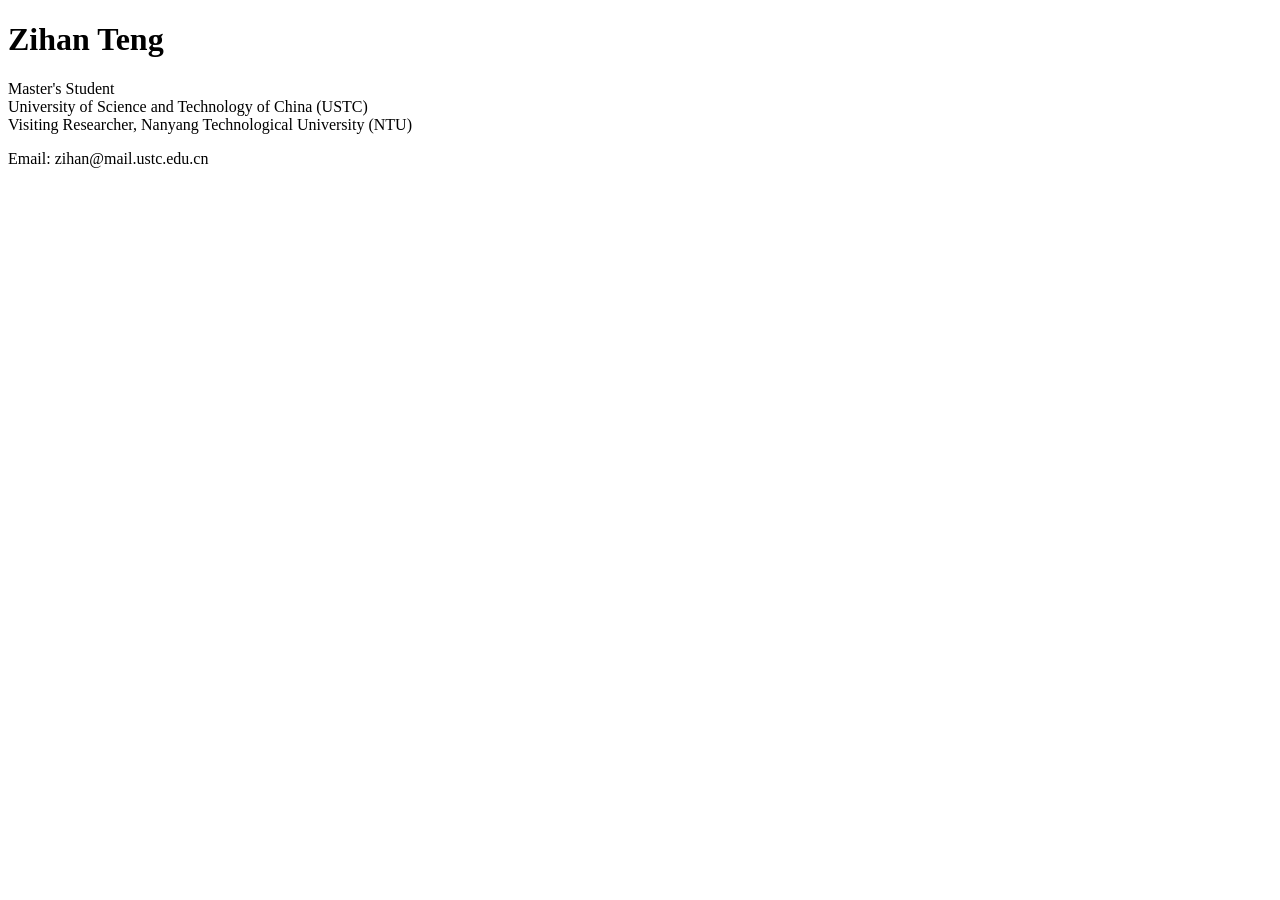
==== index.html @ 41729cfc "Add initial index.html for personal webpage" ====
<!DOCTYPE html>
<html>
<head>
  <meta charset="utf-8">
  <title>Zihan Teng</title>
</head>
<body>
  <h1>Zihan Teng</h1>

  <p>
    Master's Student<br>
    University of Science and Technology of China (USTC)<br>
    Visiting Researcher, Nanyang Technological University (NTU)
  </p>

  <p>
    Email: zihan@mail.ustc.edu.cn
  </p>
</body>
</html>
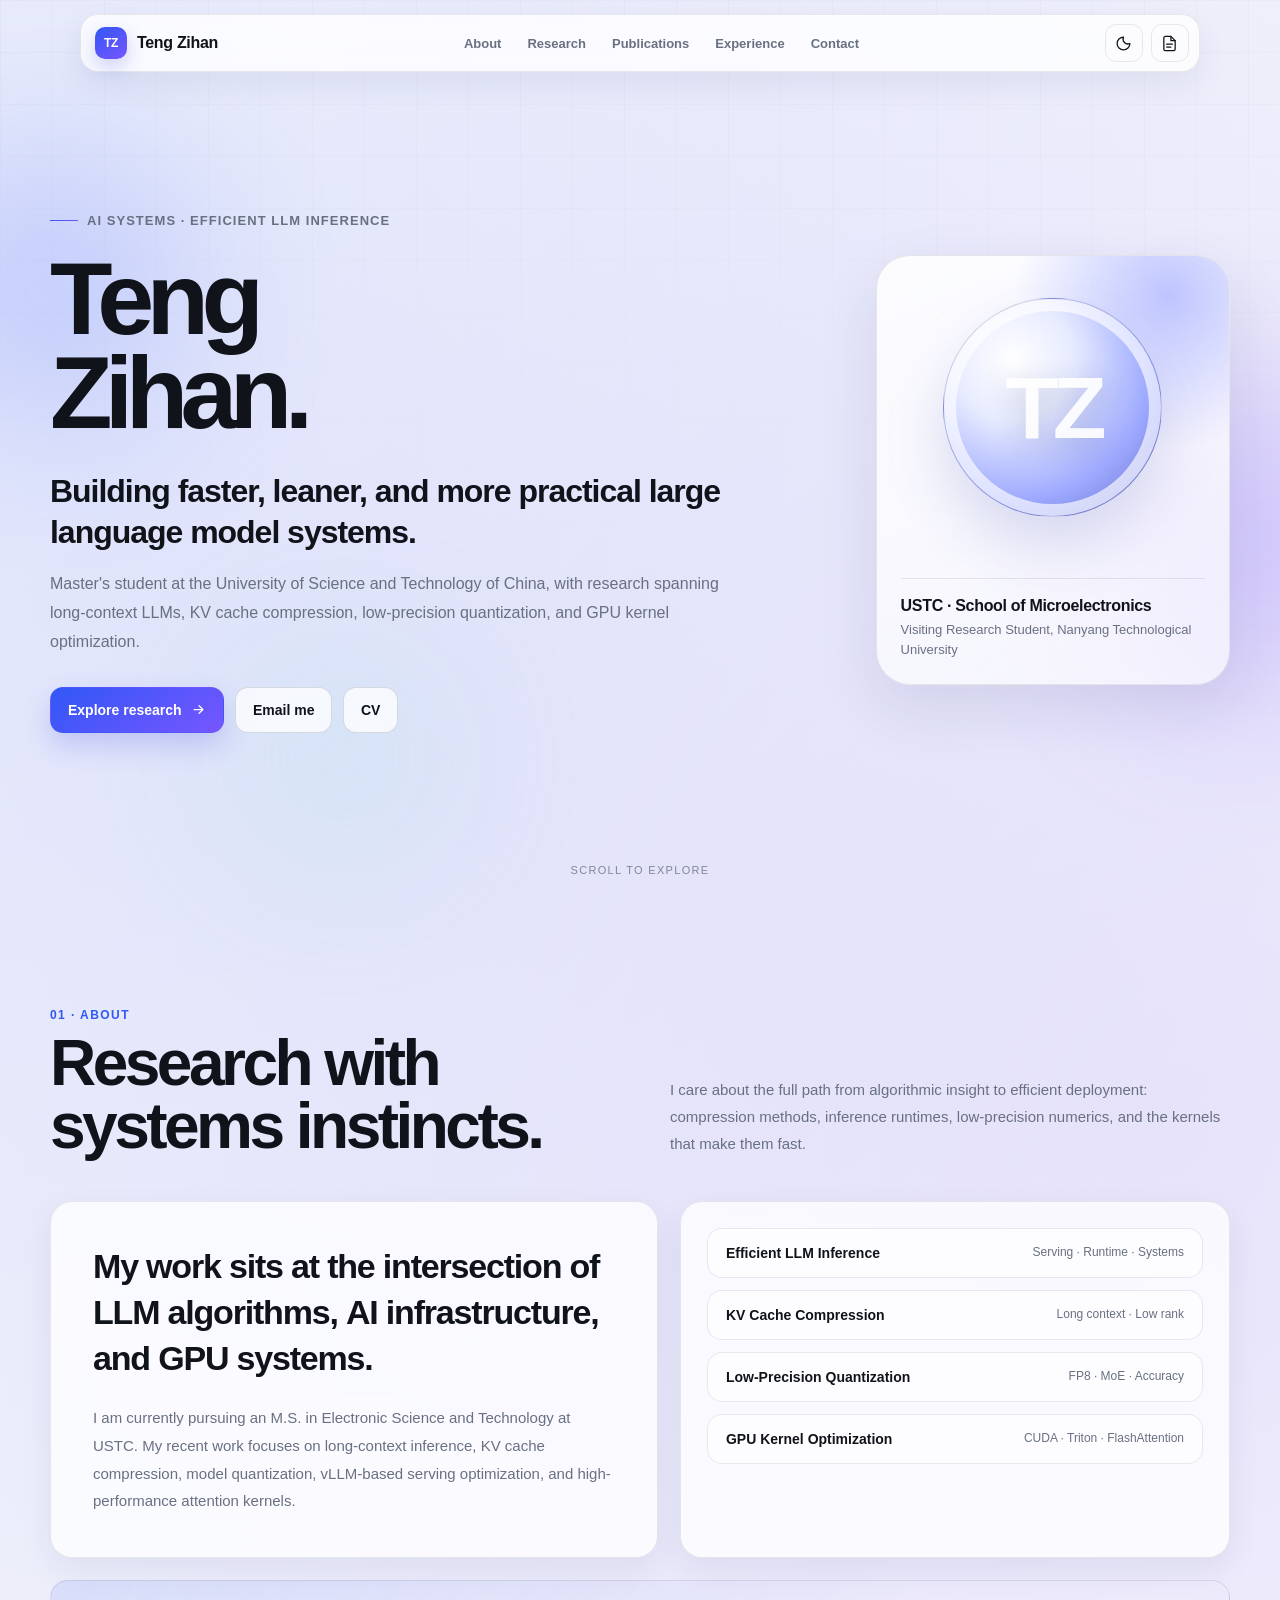
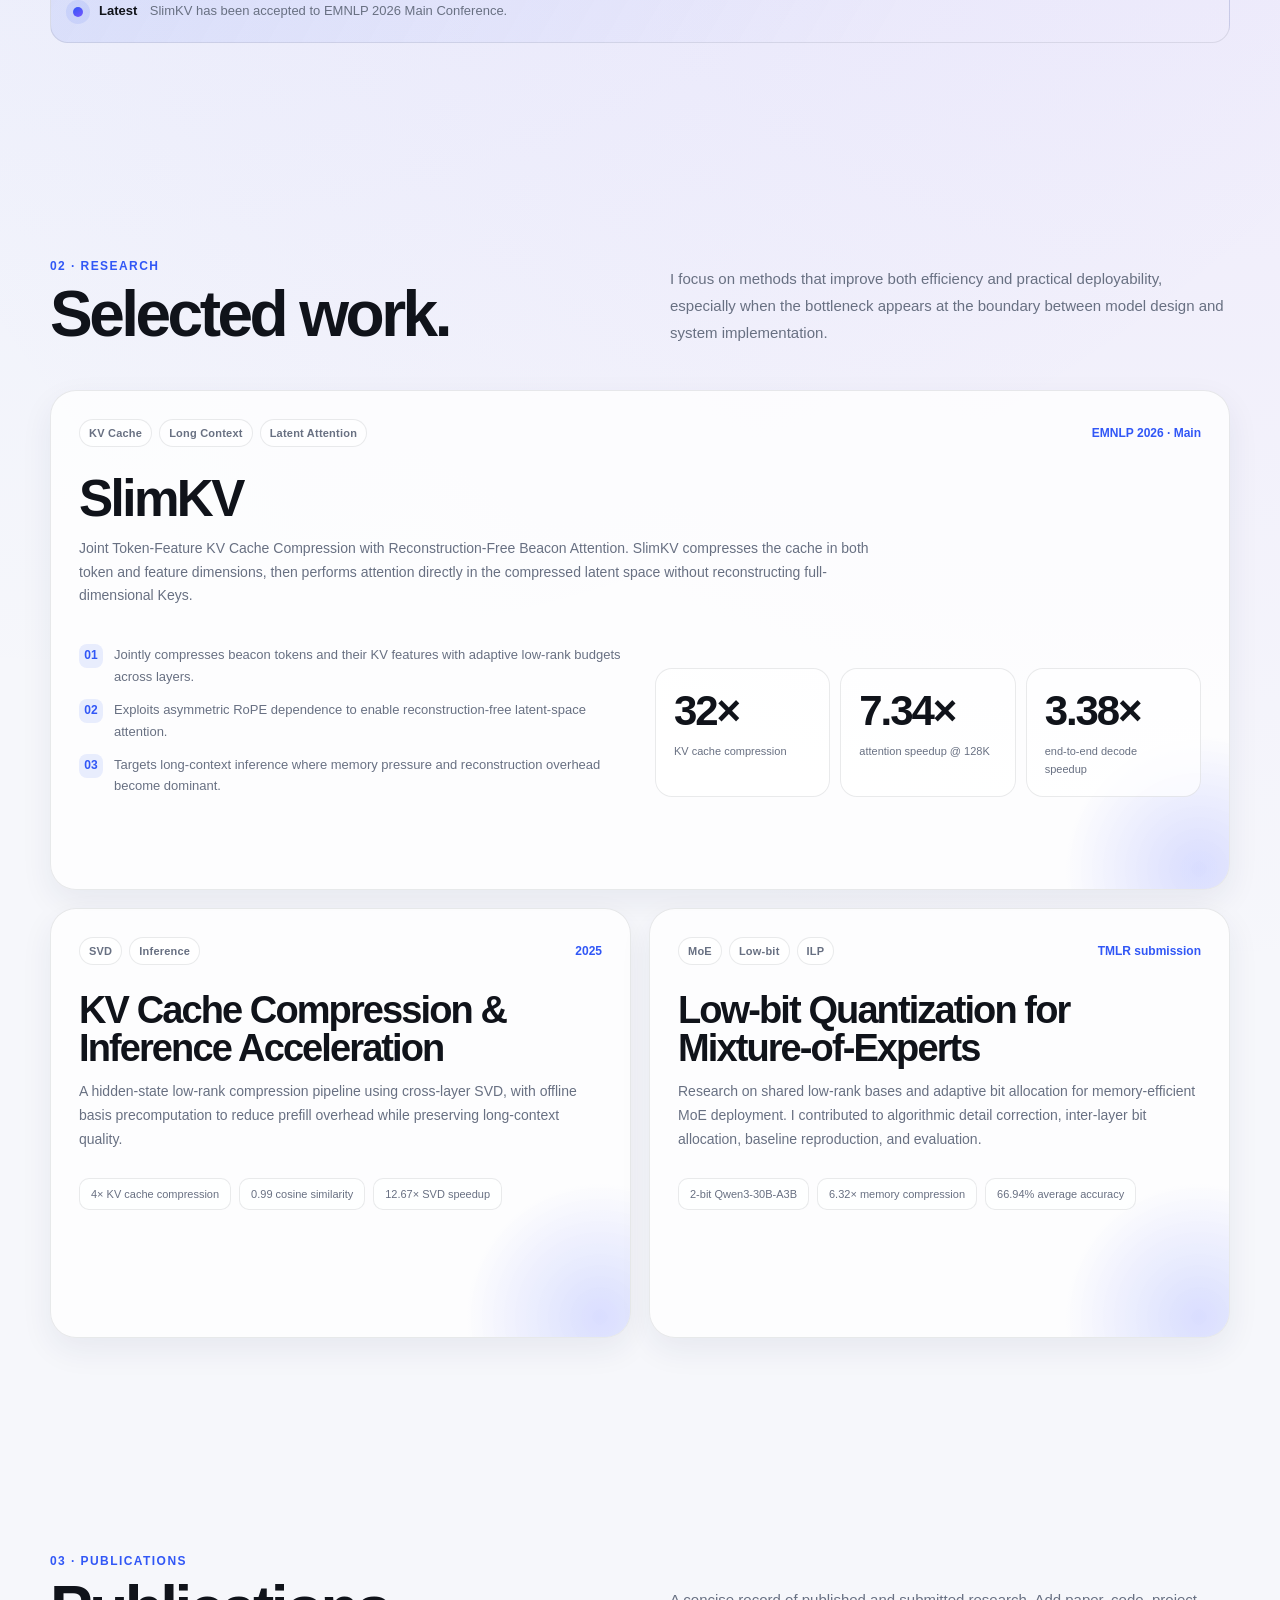
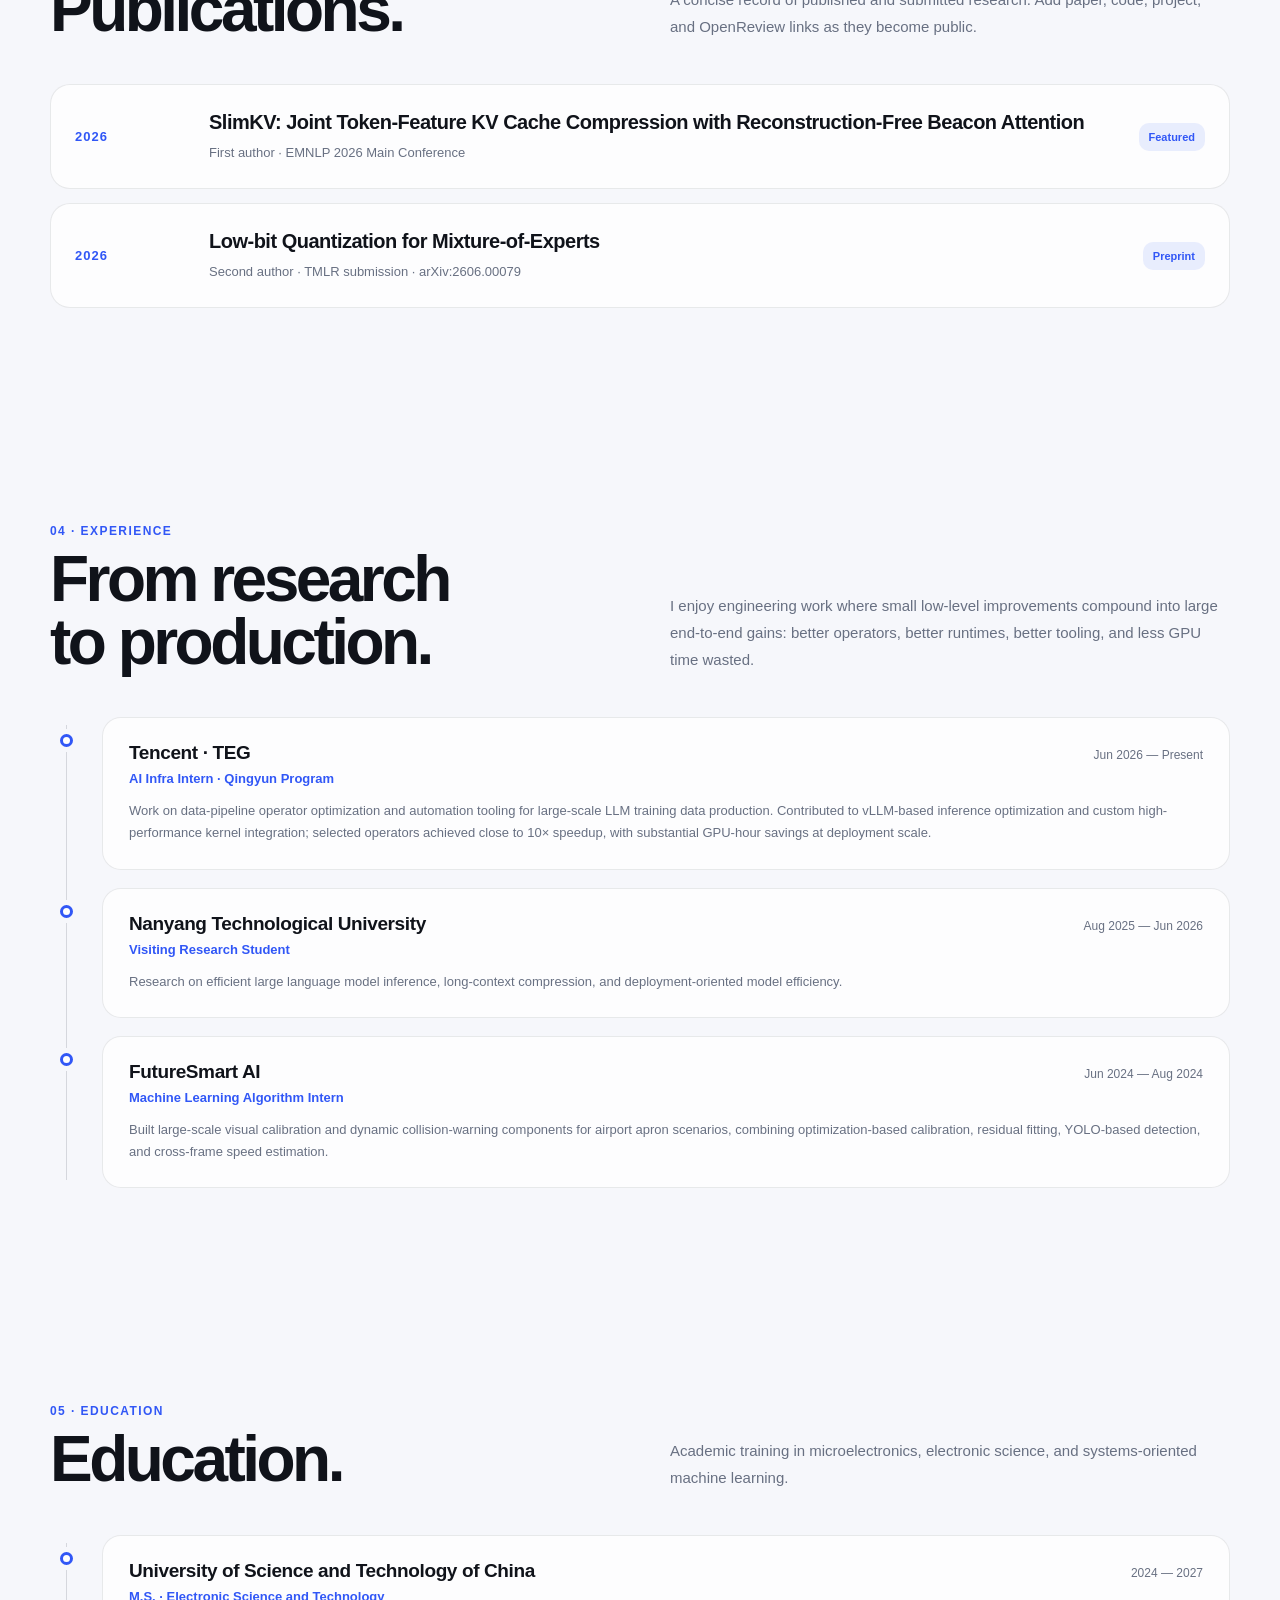
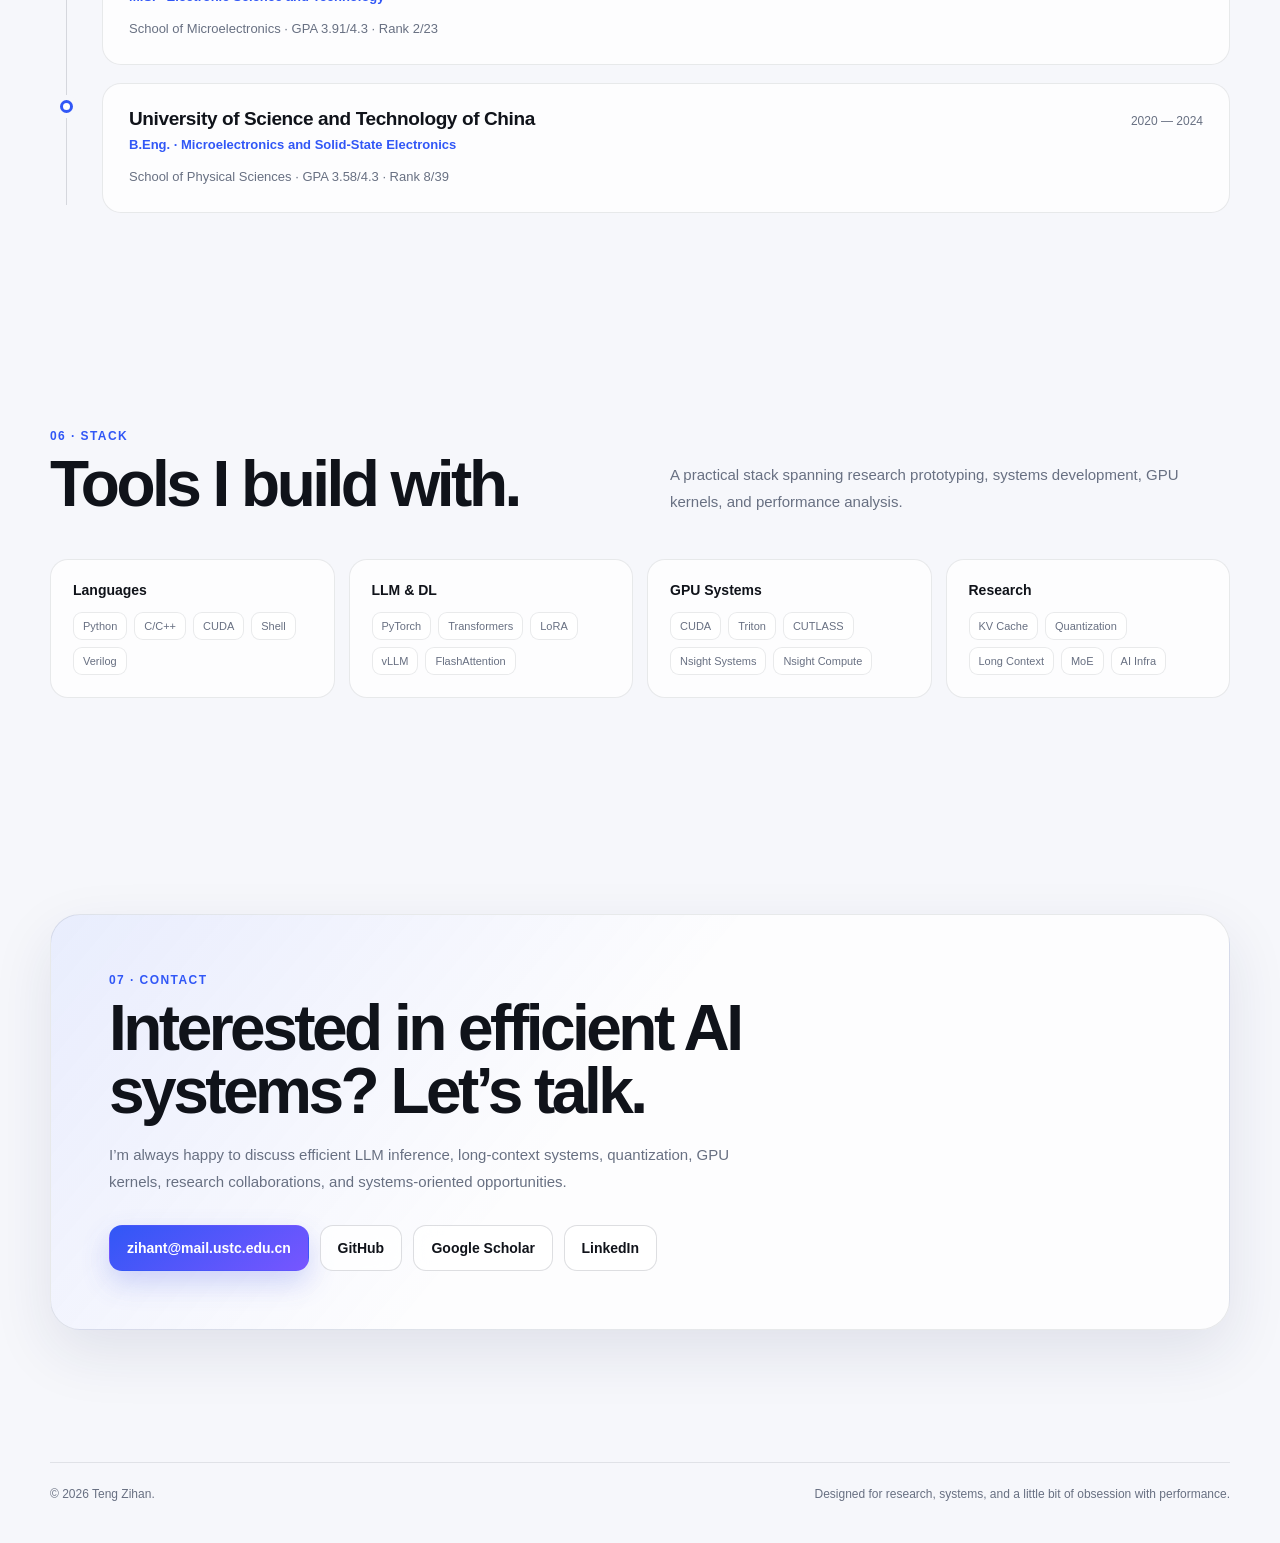
==== commit 34cfb78b: "Add files via upload" ====
--- a/index.html
+++ b/index.html
@@ -1,20 +1,1289 @@
-<!DOCTYPE html>
-<html>
+<!doctype html>
+<html lang="en" data-theme="light">
 <head>
-  <meta charset="utf-8">
-  <title>Zihan Teng</title>
+  <meta charset="utf-8" />
+  <meta name="viewport" content="width=device-width, initial-scale=1" />
+  <meta name="description" content="Teng Zihan — Efficient LLM Inference, Model Compression, and GPU Systems." />
+  <meta name="theme-color" content="#f6f7fb" />
+  <title>Teng Zihan — AI Systems Researcher</title>
+
+  <style>
+    :root {
+      --bg: #f6f7fb;
+      --panel: rgba(255,255,255,.76);
+      --panel-strong: rgba(255,255,255,.92);
+      --text: #10131a;
+      --muted: #687082;
+      --line: rgba(15,23,42,.09);
+      --line-strong: rgba(15,23,42,.14);
+      --accent: #3157f6;
+      --accent-2: #7756ff;
+      --accent-soft: rgba(49,87,246,.10);
+      --shadow: 0 22px 60px rgba(32,44,84,.10);
+      --shadow-soft: 0 12px 32px rgba(32,44,84,.07);
+      --radius-xl: 30px;
+      --radius-lg: 22px;
+      --radius-md: 16px;
+      --max: 1180px;
+      --nav-h: 74px;
+    }
+
+    [data-theme="dark"] {
+      --bg: #0b0d12;
+      --panel: rgba(17,20,29,.72);
+      --panel-strong: rgba(20,24,34,.93);
+      --text: #f4f7fb;
+      --muted: #9aa4b8;
+      --line: rgba(255,255,255,.085);
+      --line-strong: rgba(255,255,255,.14);
+      --accent: #7f95ff;
+      --accent-2: #a98cff;
+      --accent-soft: rgba(127,149,255,.12);
+      --shadow: 0 24px 70px rgba(0,0,0,.28);
+      --shadow-soft: 0 14px 34px rgba(0,0,0,.22);
+    }
+
+    * { box-sizing: border-box; }
+    html { scroll-behavior: smooth; }
+    body {
+      margin: 0;
+      min-height: 100vh;
+      color: var(--text);
+      background:
+        radial-gradient(circle at 8% 8%, rgba(66,98,255,.11), transparent 30%),
+        radial-gradient(circle at 92% 18%, rgba(145,89,255,.10), transparent 27%),
+        var(--bg);
+      font-family: Inter, ui-sans-serif, -apple-system, BlinkMacSystemFont, "Segoe UI", Roboto, Helvetica, Arial, sans-serif;
+      -webkit-font-smoothing: antialiased;
+      text-rendering: optimizeLegibility;
+      overflow-x: hidden;
+    }
+
+    body::before {
+      content: "";
+      position: fixed;
+      inset: 0;
+      pointer-events: none;
+      opacity: .42;
+      background-image:
+        linear-gradient(var(--line) 1px, transparent 1px),
+        linear-gradient(90deg, var(--line) 1px, transparent 1px);
+      background-size: 52px 52px;
+      mask-image: linear-gradient(to bottom, rgba(0,0,0,.55), transparent 74%);
+      z-index: -2;
+    }
+
+    a { color: inherit; text-decoration: none; }
+    button, a { -webkit-tap-highlight-color: transparent; }
+    ::selection { background: rgba(49,87,246,.18); }
+
+    .orb {
+      position: fixed;
+      border-radius: 999px;
+      filter: blur(80px);
+      pointer-events: none;
+      opacity: .28;
+      z-index: -1;
+      transition: transform .25s ease-out;
+    }
+    .orb.one { width: 280px; height: 280px; background: #6a85ff; top: 16%; left: -90px; }
+    .orb.two { width: 320px; height: 320px; background: #9a76ff; top: 42%; right: -140px; }
+    .orb.three { width: 220px; height: 220px; background: #7ce1d8; top: 72%; left: 18%; opacity: .16; }
+
+    .wrap {
+      width: min(calc(100% - 38px), var(--max));
+      margin: 0 auto;
+    }
+
+    .nav-shell {
+      position: fixed;
+      top: 14px;
+      left: 50%;
+      transform: translateX(-50%);
+      width: min(calc(100% - 28px), 1120px);
+      z-index: 50;
+    }
+
+    .nav {
+      min-height: 58px;
+      padding: 8px 10px 8px 14px;
+      display: flex;
+      align-items: center;
+      justify-content: space-between;
+      gap: 18px;
+      border: 1px solid var(--line);
+      background: color-mix(in srgb, var(--panel-strong) 88%, transparent);
+      backdrop-filter: blur(22px) saturate(155%);
+      -webkit-backdrop-filter: blur(22px) saturate(155%);
+      border-radius: 18px;
+      box-shadow: var(--shadow-soft);
+    }
+
+    .brand {
+      display: flex;
+      align-items: center;
+      gap: 10px;
+      font-weight: 760;
+      letter-spacing: -.02em;
+      white-space: nowrap;
+    }
+
+    .brand-mark {
+      width: 32px;
+      height: 32px;
+      border-radius: 10px;
+      display: grid;
+      place-items: center;
+      font-size: 12px;
+      font-weight: 850;
+      color: white;
+      background: linear-gradient(145deg, var(--accent), var(--accent-2));
+      box-shadow: 0 8px 20px rgba(71,81,220,.26);
+    }
+
+    .nav-links {
+      display: flex;
+      align-items: center;
+      gap: 4px;
+    }
+
+    .nav-links a {
+      color: var(--muted);
+      font-size: 13px;
+      font-weight: 650;
+      padding: 9px 11px;
+      border-radius: 10px;
+      transition: .2s ease;
+    }
+
+    .nav-links a:hover {
+      color: var(--text);
+      background: var(--accent-soft);
+    }
+
+    .nav-actions { display: flex; align-items: center; gap: 8px; }
+    .icon-btn {
+      width: 38px;
+      height: 38px;
+      border: 1px solid var(--line);
+      color: var(--text);
+      background: transparent;
+      display: grid;
+      place-items: center;
+      border-radius: 11px;
+      cursor: pointer;
+      transition: .2s ease;
+    }
+    .icon-btn:hover { transform: translateY(-1px); background: var(--accent-soft); }
+
+    .hero {
+      min-height: 100vh;
+      display: grid;
+      align-items: center;
+      padding: 132px 0 92px;
+    }
+
+    .hero-grid {
+      display: grid;
+      grid-template-columns: minmax(0, 1.35fr) minmax(300px, .65fr);
+      align-items: center;
+      gap: clamp(42px, 7vw, 92px);
+    }
+
+    .eyebrow {
+      display: inline-flex;
+      align-items: center;
+      gap: 9px;
+      color: var(--muted);
+      font-size: 13px;
+      font-weight: 750;
+      letter-spacing: .08em;
+      text-transform: uppercase;
+      margin-bottom: 24px;
+    }
+
+    .eyebrow::before {
+      content: "";
+      width: 28px;
+      height: 1px;
+      background: linear-gradient(90deg, var(--accent), var(--accent-2));
+    }
+
+    h1 {
+      margin: 0;
+      max-width: 850px;
+      font-size: clamp(56px, 8vw, 112px);
+      line-height: .92;
+      letter-spacing: -.075em;
+      font-weight: 820;
+    }
+
+    .gradient-text {
+      background: linear-gradient(118deg, var(--text) 0%, var(--text) 42%, var(--accent) 68%, var(--accent-2) 100%);
+      background-clip: text;
+      -webkit-background-clip: text;
+      color: transparent;
+    }
+
+    .hero-kicker {
+      margin: 30px 0 0;
+      max-width: 780px;
+      font-size: clamp(21px, 2.5vw, 34px);
+      line-height: 1.28;
+      letter-spacing: -.032em;
+      font-weight: 560;
+      color: var(--text);
+    }
+
+    .hero-copy {
+      margin: 18px 0 0;
+      max-width: 690px;
+      color: var(--muted);
+      font-size: 16px;
+      line-height: 1.8;
+    }
+
+    .cta-row {
+      display: flex;
+      flex-wrap: wrap;
+      gap: 11px;
+      margin-top: 30px;
+    }
+
+    .btn {
+      display: inline-flex;
+      align-items: center;
+      justify-content: center;
+      gap: 9px;
+      min-height: 46px;
+      padding: 0 17px;
+      border-radius: 13px;
+      border: 1px solid var(--line-strong);
+      font-size: 14px;
+      font-weight: 720;
+      transition: .22s ease;
+    }
+
+    .btn:hover { transform: translateY(-2px); box-shadow: var(--shadow-soft); }
+    .btn.primary {
+      color: white;
+      border-color: transparent;
+      background: linear-gradient(145deg, var(--accent), var(--accent-2));
+      box-shadow: 0 12px 28px rgba(70,82,230,.24);
+    }
+    .btn.ghost { background: var(--panel); backdrop-filter: blur(12px); }
+
+    .profile-card {
+      position: relative;
+      min-height: 430px;
+      border-radius: 34px;
+      border: 1px solid var(--line);
+      background:
+        linear-gradient(155deg, color-mix(in srgb, var(--panel-strong) 93%, transparent), color-mix(in srgb, var(--panel) 82%, transparent));
+      box-shadow: var(--shadow);
+      overflow: hidden;
+      padding: 24px;
+      display: flex;
+      flex-direction: column;
+      justify-content: space-between;
+      isolation: isolate;
+    }
+
+    .profile-card::before {
+      content: "";
+      position: absolute;
+      inset: -28% -28% auto auto;
+      width: 320px;
+      height: 320px;
+      border-radius: 50%;
+      background: radial-gradient(circle, rgba(83,102,255,.36), transparent 68%);
+      z-index: -1;
+    }
+
+    .portrait {
+      width: min(72%, 230px);
+      aspect-ratio: 1;
+      border-radius: 999px;
+      margin: 18px auto 28px;
+      position: relative;
+      display: grid;
+      place-items: center;
+      border: 1px solid var(--line-strong);
+      background:
+        radial-gradient(circle at 32% 28%, rgba(255,255,255,.95), rgba(231,235,255,.95) 28%, rgba(145,159,255,.88) 65%, rgba(82,84,190,.92));
+      box-shadow: inset 0 0 0 12px color-mix(in srgb, var(--panel-strong) 70%, transparent), 0 28px 60px rgba(63,72,175,.18);
+    }
+
+    [data-theme="dark"] .portrait {
+      background:
+        radial-gradient(circle at 32% 28%, rgba(74,82,120,.95), rgba(52,61,100,.95) 28%, rgba(86,99,190,.9) 65%, rgba(51,42,102,.92));
+    }
+
+    .portrait::after {
+      content: "TZ";
+      font-size: clamp(58px, 7vw, 88px);
+      font-weight: 860;
+      letter-spacing: -.07em;
+      color: rgba(255,255,255,.92);
+      text-shadow: 0 8px 30px rgba(34,43,100,.22);
+    }
+
+    .profile-meta {
+      border-top: 1px solid var(--line);
+      padding-top: 18px;
+    }
+    .profile-meta strong {
+      display: block;
+      font-size: 16px;
+      letter-spacing: -.02em;
+      margin-bottom: 5px;
+    }
+    .profile-meta span {
+      color: var(--muted);
+      font-size: 13px;
+      line-height: 1.55;
+    }
+
+    .scroll-indicator {
+      position: absolute;
+      bottom: 24px;
+      left: 50%;
+      transform: translateX(-50%);
+      color: var(--muted);
+      font-size: 11px;
+      letter-spacing: .12em;
+      text-transform: uppercase;
+      opacity: .8;
+    }
+
+    section {
+      padding: 108px 0;
+      scroll-margin-top: 92px;
+    }
+
+    .section-head {
+      display: grid;
+      grid-template-columns: 1fr minmax(280px, 560px);
+      gap: 30px;
+      align-items: end;
+      margin-bottom: 44px;
+    }
+
+    .section-index {
+      color: var(--accent);
+      font-size: 12px;
+      font-weight: 850;
+      letter-spacing: .12em;
+      text-transform: uppercase;
+      margin-bottom: 10px;
+    }
+
+    h2 {
+      margin: 0;
+      font-size: clamp(38px, 5vw, 68px);
+      line-height: .98;
+      letter-spacing: -.055em;
+      font-weight: 800;
+    }
+
+    .section-head p {
+      margin: 0;
+      color: var(--muted);
+      font-size: 15px;
+      line-height: 1.8;
+      max-width: 560px;
+      justify-self: end;
+    }
+
+    .about-grid {
+      display: grid;
+      grid-template-columns: 1.05fr .95fr;
+      gap: 22px;
+    }
+
+    .card {
+      border: 1px solid var(--line);
+      background: var(--panel);
+      backdrop-filter: blur(18px) saturate(140%);
+      -webkit-backdrop-filter: blur(18px) saturate(140%);
+      border-radius: var(--radius-lg);
+      box-shadow: var(--shadow-soft);
+    }
+
+    .about-card { padding: clamp(24px, 4vw, 42px); }
+    .about-card .lead {
+      margin: 0;
+      font-size: clamp(22px, 3vw, 34px);
+      line-height: 1.35;
+      letter-spacing: -.035em;
+      font-weight: 590;
+    }
+    .about-card p:last-child {
+      margin: 22px 0 0;
+      color: var(--muted);
+      font-size: 15px;
+      line-height: 1.85;
+    }
+
+    .interests {
+      padding: 26px;
+      display: grid;
+      gap: 12px;
+      align-content: start;
+    }
+    .interest {
+      display: flex;
+      justify-content: space-between;
+      gap: 20px;
+      padding: 16px 18px;
+      border-radius: 15px;
+      border: 1px solid var(--line);
+      background: color-mix(in srgb, var(--panel-strong) 66%, transparent);
+      transition: .2s ease;
+    }
+    .interest:hover { transform: translateX(3px); border-color: var(--line-strong); }
+    .interest strong { font-size: 14px; }
+    .interest span { color: var(--muted); font-size: 12px; text-align: right; }
+
+    .news-strip {
+      margin-top: 22px;
+      padding: 20px 22px;
+      display: flex;
+      gap: 16px;
+      align-items: center;
+      border-radius: 18px;
+      border: 1px solid var(--line);
+      background: linear-gradient(120deg, var(--accent-soft), transparent 72%);
+    }
+    .news-strip .dot {
+      width: 10px;
+      height: 10px;
+      border-radius: 50%;
+      background: linear-gradient(145deg, var(--accent), var(--accent-2));
+      box-shadow: 0 0 0 7px var(--accent-soft);
+      flex: 0 0 auto;
+    }
+    .news-strip b { font-size: 13px; margin-right: 8px; }
+    .news-strip span { color: var(--muted); font-size: 13px; line-height: 1.6; }
+
+    .research-grid {
+      display: grid;
+      grid-template-columns: repeat(12, 1fr);
+      gap: 18px;
+    }
+
+    .research-card {
+      grid-column: span 6;
+      position: relative;
+      min-height: 430px;
+      padding: 28px;
+      border-radius: 26px;
+      border: 1px solid var(--line);
+      overflow: hidden;
+      background: var(--panel);
+      box-shadow: var(--shadow-soft);
+      transition: transform .25s ease, border-color .25s ease;
+      isolation: isolate;
+    }
+    .research-card:hover {
+      transform: translateY(-5px);
+      border-color: color-mix(in srgb, var(--accent) 28%, var(--line));
+    }
+    .research-card.featured { grid-column: span 12; min-height: 500px; }
+    .research-card::after {
+      content: "";
+      position: absolute;
+      width: 280px;
+      height: 280px;
+      border-radius: 50%;
+      right: -110px;
+      bottom: -120px;
+      background: radial-gradient(circle, rgba(72,91,255,.20), transparent 68%);
+      z-index: -1;
+    }
+
+    .research-top {
+      display: flex;
+      align-items: center;
+      justify-content: space-between;
+      gap: 18px;
+      margin-bottom: 26px;
+    }
+    .pill-row { display: flex; flex-wrap: wrap; gap: 7px; }
+    .pill {
+      padding: 7px 9px;
+      border: 1px solid var(--line);
+      border-radius: 999px;
+      color: var(--muted);
+      background: color-mix(in srgb, var(--panel-strong) 70%, transparent);
+      font-size: 11px;
+      font-weight: 750;
+      letter-spacing: .02em;
+    }
+    .venue {
+      color: var(--accent);
+      font-size: 12px;
+      font-weight: 850;
+      white-space: nowrap;
+    }
+
+    .research-card h3 {
+      margin: 0;
+      font-size: clamp(30px, 4vw, 54px);
+      letter-spacing: -.05em;
+      line-height: 1.02;
+    }
+    .research-card:not(.featured) h3 { font-size: clamp(27px, 3vw, 38px); }
+
+    .subtitle {
+      margin: 12px 0 0;
+      color: var(--muted);
+      max-width: 820px;
+      font-size: 14px;
+      line-height: 1.7;
+    }
+
+    .featured-body {
+      display: grid;
+      grid-template-columns: 1fr 1fr;
+      gap: 30px;
+      margin-top: 36px;
+      align-items: end;
+    }
+
+    .bullets {
+      display: grid;
+      gap: 12px;
+    }
+    .bullet {
+      display: grid;
+      grid-template-columns: 24px 1fr;
+      gap: 11px;
+      color: var(--muted);
+      font-size: 13px;
+      line-height: 1.65;
+    }
+    .bullet i {
+      width: 24px;
+      height: 24px;
+      border-radius: 8px;
+      display: grid;
+      place-items: center;
+      font-style: normal;
+      color: var(--accent);
+      background: var(--accent-soft);
+      font-size: 12px;
+      font-weight: 850;
+    }
+
+    .metrics {
+      display: grid;
+      grid-template-columns: repeat(3, 1fr);
+      gap: 10px;
+    }
+    .metric {
+      padding: 18px;
+      border: 1px solid var(--line);
+      background: color-mix(in srgb, var(--panel-strong) 72%, transparent);
+      border-radius: 17px;
+    }
+    .metric strong {
+      display: block;
+      font-size: clamp(28px, 4vw, 42px);
+      letter-spacing: -.05em;
+      margin-bottom: 6px;
+    }
+    .metric span {
+      color: var(--muted);
+      font-size: 11px;
+      line-height: 1.4;
+    }
+
+    .mini-metric {
+      margin-top: 26px;
+      display: flex;
+      flex-wrap: wrap;
+      gap: 8px;
+    }
+    .mini-metric span {
+      padding: 9px 11px;
+      border-radius: 10px;
+      font-size: 11px;
+      color: var(--muted);
+      border: 1px solid var(--line);
+      background: color-mix(in srgb, var(--panel-strong) 62%, transparent);
+    }
+
+    .pub-list { display: grid; gap: 14px; }
+    .pub {
+      padding: 24px;
+      display: grid;
+      grid-template-columns: 110px 1fr auto;
+      gap: 24px;
+      align-items: center;
+      border-radius: 20px;
+      border: 1px solid var(--line);
+      background: var(--panel);
+      transition: .22s ease;
+    }
+    .pub:hover { transform: translateY(-2px); border-color: var(--line-strong); box-shadow: var(--shadow-soft); }
+    .pub-year {
+      color: var(--accent);
+      font-size: 13px;
+      font-weight: 850;
+      letter-spacing: .08em;
+    }
+    .pub h3 {
+      margin: 0;
+      font-size: 20px;
+      letter-spacing: -.025em;
+      line-height: 1.3;
+    }
+    .pub p {
+      margin: 8px 0 0;
+      color: var(--muted);
+      font-size: 13px;
+      line-height: 1.6;
+    }
+    .pub-tag {
+      padding: 8px 10px;
+      border-radius: 10px;
+      color: var(--accent);
+      background: var(--accent-soft);
+      font-size: 11px;
+      font-weight: 800;
+      white-space: nowrap;
+    }
+
+    .timeline {
+      position: relative;
+      display: grid;
+      gap: 18px;
+    }
+
+    .timeline::before {
+      content: "";
+      position: absolute;
+      left: 16px;
+      top: 8px;
+      bottom: 8px;
+      width: 1px;
+      background: var(--line-strong);
+    }
+
+    .timeline-item {
+      position: relative;
+      display: grid;
+      grid-template-columns: 34px 1fr;
+      gap: 18px;
+    }
+
+    .timeline-dot {
+      width: 13px;
+      height: 13px;
+      margin: 17px 0 0 10px;
+      border-radius: 50%;
+      background: var(--panel-strong);
+      border: 3px solid var(--accent);
+      box-shadow: 0 0 0 5px var(--bg);
+      z-index: 1;
+    }
+
+    .timeline-card {
+      padding: 24px 26px;
+      border-radius: 19px;
+      border: 1px solid var(--line);
+      background: var(--panel);
+    }
+
+    .timeline-head {
+      display: flex;
+      align-items: baseline;
+      justify-content: space-between;
+      gap: 20px;
+    }
+
+    .timeline-card h3 {
+      margin: 0;
+      font-size: 19px;
+      letter-spacing: -.02em;
+    }
+    .timeline-card .role {
+      margin-top: 7px;
+      color: var(--accent);
+      font-size: 13px;
+      font-weight: 750;
+    }
+    .timeline-card .time {
+      color: var(--muted);
+      font-size: 12px;
+      white-space: nowrap;
+    }
+    .timeline-card p {
+      margin: 14px 0 0;
+      color: var(--muted);
+      font-size: 13px;
+      line-height: 1.7;
+    }
+
+    .stack-grid {
+      display: grid;
+      grid-template-columns: repeat(4, 1fr);
+      gap: 14px;
+    }
+    .stack-card {
+      padding: 22px;
+      border-radius: 18px;
+      border: 1px solid var(--line);
+      background: var(--panel);
+    }
+    .stack-card h3 { margin: 0 0 14px; font-size: 14px; }
+    .tags { display: flex; flex-wrap: wrap; gap: 7px; }
+    .tags span {
+      font-size: 11px;
+      color: var(--muted);
+      padding: 7px 9px;
+      background: color-mix(in srgb, var(--panel-strong) 65%, transparent);
+      border: 1px solid var(--line);
+      border-radius: 9px;
+    }
+
+    .contact-card {
+      position: relative;
+      padding: clamp(30px, 5vw, 58px);
+      border-radius: 30px;
+      border: 1px solid var(--line);
+      background:
+        linear-gradient(130deg, var(--accent-soft), transparent 46%),
+        var(--panel);
+      overflow: hidden;
+      box-shadow: var(--shadow);
+    }
+
+    .contact-card h2 { max-width: 760px; }
+    .contact-card p {
+      max-width: 640px;
+      margin: 18px 0 0;
+      color: var(--muted);
+      line-height: 1.8;
+      font-size: 15px;
+    }
+
+    footer {
+      padding: 24px 0 42px;
+      color: var(--muted);
+      font-size: 12px;
+    }
+    .footer-inner {
+      display: flex;
+      justify-content: space-between;
+      gap: 18px;
+      border-top: 1px solid var(--line);
+      padding-top: 24px;
+    }
+
+    .reveal {
+      opacity: 0;
+      transform: translateY(18px);
+      transition: opacity .7s ease, transform .7s ease;
+    }
+    .reveal.visible { opacity: 1; transform: none; }
+
+    @media (max-width: 920px) {
+      .nav-links { display: none; }
+      .hero { padding-top: 118px; min-height: auto; }
+      .hero-grid, .about-grid, .section-head, .featured-body { grid-template-columns: 1fr; }
+      .profile-card { min-height: 360px; max-width: 520px; }
+      .section-head p { justify-self: start; }
+      .research-card, .research-card.featured { grid-column: span 12; min-height: auto; }
+      .stack-grid { grid-template-columns: repeat(2, 1fr); }
+      .pub { grid-template-columns: 72px 1fr; }
+      .pub-tag { grid-column: 2; justify-self: start; }
+    }
+
+    @media (max-width: 600px) {
+      :root { --radius-lg: 18px; }
+      .wrap { width: min(calc(100% - 24px), var(--max)); }
+      .nav-shell { width: calc(100% - 18px); top: 9px; }
+      .nav { min-height: 54px; border-radius: 16px; }
+      .brand span:last-child { display: none; }
+      h1 { font-size: clamp(54px, 18vw, 76px); }
+      .hero-kicker { font-size: 23px; }
+      .profile-card { min-height: 340px; padding: 18px; }
+      section { padding: 82px 0; }
+      .research-card { padding: 22px; }
+      .metrics { grid-template-columns: 1fr; }
+      .metric { display: flex; align-items: baseline; justify-content: space-between; gap: 16px; }
+      .metric strong { margin: 0; }
+      .timeline-card { padding: 20px; }
+      .timeline-head { display: block; }
+      .timeline-card .time { display: block; margin-top: 8px; }
+      .stack-grid { grid-template-columns: 1fr; }
+      .pub { grid-template-columns: 1fr; gap: 10px; }
+      .pub-tag { grid-column: auto; }
+      .footer-inner { flex-direction: column; }
+      .news-strip { align-items: flex-start; }
+    }
+
+    @media (prefers-reduced-motion: reduce) {
+      html { scroll-behavior: auto; }
+      *, *::before, *::after { transition: none !important; animation: none !important; }
+      .reveal { opacity: 1; transform: none; }
+    }
+  </style>
 </head>
+
 <body>
-  <h1>Zihan Teng</h1>
-
-  <p>
-    Master's Student<br>
-    University of Science and Technology of China (USTC)<br>
-    Visiting Researcher, Nanyang Technological University (NTU)
-  </p>
-
-  <p>
-    Email: zihan@mail.ustc.edu.cn
-  </p>
+  <div class="orb one"></div>
+  <div class="orb two"></div>
+  <div class="orb three"></div>
+
+  <header class="nav-shell">
+    <nav class="nav" aria-label="Main navigation">
+      <a class="brand" href="#home">
+        <span class="brand-mark">TZ</span>
+        <span>Teng Zihan</span>
+      </a>
+
+      <div class="nav-links">
+        <a href="#about">About</a>
+        <a href="#research">Research</a>
+        <a href="#publications">Publications</a>
+        <a href="#experience">Experience</a>
+        <a href="#contact">Contact</a>
+      </div>
+
+      <div class="nav-actions">
+        <button class="icon-btn" id="themeToggle" aria-label="Toggle dark mode" title="Toggle theme">
+          <svg id="themeIcon" width="17" height="17" viewBox="0 0 24 24" fill="none" stroke="currentColor" stroke-width="1.8" stroke-linecap="round" stroke-linejoin="round" aria-hidden="true">
+            <path d="M12 3a9 9 0 1 0 9 9 6.8 6.8 0 0 1-9-9Z"></path>
+          </svg>
+        </button>
+        <a class="icon-btn" href="cv.pdf" aria-label="Open CV" title="CV">
+          <svg width="17" height="17" viewBox="0 0 24 24" fill="none" stroke="currentColor" stroke-width="1.8" stroke-linecap="round" stroke-linejoin="round" aria-hidden="true">
+            <path d="M14 2H6a2 2 0 0 0-2 2v16a2 2 0 0 0 2 2h12a2 2 0 0 0 2-2V8Z"></path>
+            <path d="M14 2v6h6M8 13h8M8 17h6"></path>
+          </svg>
+        </a>
+      </div>
+    </nav>
+  </header>
+
+  <main id="home">
+    <section class="hero">
+      <div class="wrap hero-grid">
+        <div>
+          <div class="eyebrow reveal">AI Systems · Efficient LLM Inference</div>
+          <h1 class="gradient-text reveal">Teng<br>Zihan.</h1>
+          <p class="hero-kicker reveal">Building faster, leaner, and more practical large language model systems.</p>
+          <p class="hero-copy reveal">
+            Master's student at the University of Science and Technology of China, with research spanning
+            long-context LLMs, KV cache compression, low-precision quantization, and GPU kernel optimization.
+          </p>
+
+          <div class="cta-row reveal">
+            <a class="btn primary" href="#research">
+              Explore research
+              <svg width="15" height="15" viewBox="0 0 24 24" fill="none" stroke="currentColor" stroke-width="2" stroke-linecap="round" stroke-linejoin="round" aria-hidden="true">
+                <path d="M5 12h14M13 6l6 6-6 6"/>
+              </svg>
+            </a>
+            <a class="btn ghost" href="mailto:zihant@mail.ustc.edu.cn">Email me</a>
+            <a class="btn ghost" href="cv.pdf">CV</a>
+          </div>
+        </div>
+
+        <aside class="profile-card reveal" aria-label="Profile summary">
+          <div class="portrait" aria-label="Teng Zihan monogram portrait"></div>
+          <div class="profile-meta">
+            <strong>USTC · School of Microelectronics</strong>
+            <span>Visiting Research Student, Nanyang Technological University</span>
+          </div>
+        </aside>
+      </div>
+      <div class="scroll-indicator">Scroll to explore</div>
+    </section>
+
+    <section id="about">
+      <div class="wrap">
+        <div class="section-head reveal">
+          <div>
+            <div class="section-index">01 · About</div>
+            <h2>Research with<br>systems instincts.</h2>
+          </div>
+          <p>
+            I care about the full path from algorithmic insight to efficient deployment:
+            compression methods, inference runtimes, low-precision numerics, and the kernels that make them fast.
+          </p>
+        </div>
+
+        <div class="about-grid">
+          <article class="card about-card reveal">
+            <p class="lead">
+              My work sits at the intersection of <b>LLM algorithms</b>, <b>AI infrastructure</b>, and <b>GPU systems</b>.
+            </p>
+            <p>
+              I am currently pursuing an M.S. in Electronic Science and Technology at USTC. My recent work focuses on
+              long-context inference, KV cache compression, model quantization, vLLM-based serving optimization,
+              and high-performance attention kernels.
+            </p>
+          </article>
+
+          <aside class="card interests reveal">
+            <div class="interest"><strong>Efficient LLM Inference</strong><span>Serving · Runtime · Systems</span></div>
+            <div class="interest"><strong>KV Cache Compression</strong><span>Long context · Low rank</span></div>
+            <div class="interest"><strong>Low-Precision Quantization</strong><span>FP8 · MoE · Accuracy</span></div>
+            <div class="interest"><strong>GPU Kernel Optimization</strong><span>CUDA · Triton · FlashAttention</span></div>
+          </aside>
+        </div>
+
+        <div class="news-strip reveal">
+          <span class="dot"></span>
+          <div>
+            <b>Latest</b>
+            <span>SlimKV has been accepted to EMNLP 2026 Main Conference.</span>
+          </div>
+        </div>
+      </div>
+    </section>
+
+    <section id="research">
+      <div class="wrap">
+        <div class="section-head reveal">
+          <div>
+            <div class="section-index">02 · Research</div>
+            <h2>Selected work.</h2>
+          </div>
+          <p>
+            I focus on methods that improve both efficiency and practical deployability, especially when the bottleneck
+            appears at the boundary between model design and system implementation.
+          </p>
+        </div>
+
+        <div class="research-grid">
+          <article class="research-card featured reveal">
+            <div class="research-top">
+              <div class="pill-row">
+                <span class="pill">KV Cache</span>
+                <span class="pill">Long Context</span>
+                <span class="pill">Latent Attention</span>
+              </div>
+              <div class="venue">EMNLP 2026 · Main</div>
+            </div>
+
+            <h3>SlimKV</h3>
+            <p class="subtitle">
+              Joint Token-Feature KV Cache Compression with Reconstruction-Free Beacon Attention.
+              SlimKV compresses the cache in both token and feature dimensions, then performs attention directly
+              in the compressed latent space without reconstructing full-dimensional Keys.
+            </p>
+
+            <div class="featured-body">
+              <div class="bullets">
+                <div class="bullet"><i>01</i><span>Jointly compresses beacon tokens and their KV features with adaptive low-rank budgets across layers.</span></div>
+                <div class="bullet"><i>02</i><span>Exploits asymmetric RoPE dependence to enable reconstruction-free latent-space attention.</span></div>
+                <div class="bullet"><i>03</i><span>Targets long-context inference where memory pressure and reconstruction overhead become dominant.</span></div>
+              </div>
+
+              <div class="metrics">
+                <div class="metric"><strong>32×</strong><span>KV cache compression</span></div>
+                <div class="metric"><strong>7.34×</strong><span>attention speedup @ 128K</span></div>
+                <div class="metric"><strong>3.38×</strong><span>end-to-end decode speedup</span></div>
+              </div>
+            </div>
+          </article>
+
+          <article class="research-card reveal">
+            <div class="research-top">
+              <div class="pill-row">
+                <span class="pill">SVD</span>
+                <span class="pill">Inference</span>
+              </div>
+              <div class="venue">2025</div>
+            </div>
+            <h3>KV Cache Compression & Inference Acceleration</h3>
+            <p class="subtitle">
+              A hidden-state low-rank compression pipeline using cross-layer SVD, with offline basis precomputation
+              to reduce prefill overhead while preserving long-context quality.
+            </p>
+            <div class="mini-metric">
+              <span>4× KV cache compression</span>
+              <span>0.99 cosine similarity</span>
+              <span>12.67× SVD speedup</span>
+            </div>
+          </article>
+
+          <article class="research-card reveal">
+            <div class="research-top">
+              <div class="pill-row">
+                <span class="pill">MoE</span>
+                <span class="pill">Low-bit</span>
+                <span class="pill">ILP</span>
+              </div>
+              <div class="venue">TMLR submission</div>
+            </div>
+            <h3>Low-bit Quantization for Mixture-of-Experts</h3>
+            <p class="subtitle">
+              Research on shared low-rank bases and adaptive bit allocation for memory-efficient MoE deployment.
+              I contributed to algorithmic detail correction, inter-layer bit allocation, baseline reproduction, and evaluation.
+            </p>
+            <div class="mini-metric">
+              <span>2-bit Qwen3-30B-A3B</span>
+              <span>6.32× memory compression</span>
+              <span>66.94% average accuracy</span>
+            </div>
+          </article>
+        </div>
+      </div>
+    </section>
+
+    <section id="publications">
+      <div class="wrap">
+        <div class="section-head reveal">
+          <div>
+            <div class="section-index">03 · Publications</div>
+            <h2>Publications.</h2>
+          </div>
+          <p>
+            A concise record of published and submitted research. Add paper, code, project, and OpenReview links as they become public.
+          </p>
+        </div>
+
+        <div class="pub-list">
+          <article class="pub reveal">
+            <div class="pub-year">2026</div>
+            <div>
+              <h3>SlimKV: Joint Token-Feature KV Cache Compression with Reconstruction-Free Beacon Attention</h3>
+              <p>First author · EMNLP 2026 Main Conference</p>
+            </div>
+            <span class="pub-tag">Featured</span>
+          </article>
+
+          <article class="pub reveal">
+            <div class="pub-year">2026</div>
+            <div>
+              <h3>Low-bit Quantization for Mixture-of-Experts</h3>
+              <p>Second author · TMLR submission · arXiv:2606.00079</p>
+            </div>
+            <span class="pub-tag">Preprint</span>
+          </article>
+        </div>
+      </div>
+    </section>
+
+    <section id="experience">
+      <div class="wrap">
+        <div class="section-head reveal">
+          <div>
+            <div class="section-index">04 · Experience</div>
+            <h2>From research<br>to production.</h2>
+          </div>
+          <p>
+            I enjoy engineering work where small low-level improvements compound into large end-to-end gains:
+            better operators, better runtimes, better tooling, and less GPU time wasted.
+          </p>
+        </div>
+
+        <div class="timeline">
+          <div class="timeline-item reveal">
+            <div class="timeline-dot"></div>
+            <article class="timeline-card">
+              <div class="timeline-head">
+                <div>
+                  <h3>Tencent · TEG</h3>
+                  <div class="role">AI Infra Intern · Qingyun Program</div>
+                </div>
+                <div class="time">Jun 2026 — Present</div>
+              </div>
+              <p>
+                Work on data-pipeline operator optimization and automation tooling for large-scale LLM training data production.
+                Contributed to vLLM-based inference optimization and custom high-performance kernel integration; selected operators
+                achieved close to 10× speedup, with substantial GPU-hour savings at deployment scale.
+              </p>
+            </article>
+          </div>
+
+          <div class="timeline-item reveal">
+            <div class="timeline-dot"></div>
+            <article class="timeline-card">
+              <div class="timeline-head">
+                <div>
+                  <h3>Nanyang Technological University</h3>
+                  <div class="role">Visiting Research Student</div>
+                </div>
+                <div class="time">Aug 2025 — Jun 2026</div>
+              </div>
+              <p>
+                Research on efficient large language model inference, long-context compression, and deployment-oriented model efficiency.
+              </p>
+            </article>
+          </div>
+
+          <div class="timeline-item reveal">
+            <div class="timeline-dot"></div>
+            <article class="timeline-card">
+              <div class="timeline-head">
+                <div>
+                  <h3>FutureSmart AI</h3>
+                  <div class="role">Machine Learning Algorithm Intern</div>
+                </div>
+                <div class="time">Jun 2024 — Aug 2024</div>
+              </div>
+              <p>
+                Built large-scale visual calibration and dynamic collision-warning components for airport apron scenarios,
+                combining optimization-based calibration, residual fitting, YOLO-based detection, and cross-frame speed estimation.
+              </p>
+            </article>
+          </div>
+        </div>
+      </div>
+    </section>
+
+    <section id="education">
+      <div class="wrap">
+        <div class="section-head reveal">
+          <div>
+            <div class="section-index">05 · Education</div>
+            <h2>Education.</h2>
+          </div>
+          <p>Academic training in microelectronics, electronic science, and systems-oriented machine learning.</p>
+        </div>
+
+        <div class="timeline">
+          <div class="timeline-item reveal">
+            <div class="timeline-dot"></div>
+            <article class="timeline-card">
+              <div class="timeline-head">
+                <div>
+                  <h3>University of Science and Technology of China</h3>
+                  <div class="role">M.S. · Electronic Science and Technology</div>
+                </div>
+                <div class="time">2024 — 2027</div>
+              </div>
+              <p>School of Microelectronics · GPA 3.91/4.3 · Rank 2/23</p>
+            </article>
+          </div>
+
+          <div class="timeline-item reveal">
+            <div class="timeline-dot"></div>
+            <article class="timeline-card">
+              <div class="timeline-head">
+                <div>
+                  <h3>University of Science and Technology of China</h3>
+                  <div class="role">B.Eng. · Microelectronics and Solid-State Electronics</div>
+                </div>
+                <div class="time">2020 — 2024</div>
+              </div>
+              <p>School of Physical Sciences · GPA 3.58/4.3 · Rank 8/39</p>
+            </article>
+          </div>
+        </div>
+      </div>
+    </section>
+
+    <section id="skills">
+      <div class="wrap">
+        <div class="section-head reveal">
+          <div>
+            <div class="section-index">06 · Stack</div>
+            <h2>Tools I build with.</h2>
+          </div>
+          <p>A practical stack spanning research prototyping, systems development, GPU kernels, and performance analysis.</p>
+        </div>
+
+        <div class="stack-grid">
+          <article class="stack-card reveal">
+            <h3>Languages</h3>
+            <div class="tags"><span>Python</span><span>C/C++</span><span>CUDA</span><span>Shell</span><span>Verilog</span></div>
+          </article>
+          <article class="stack-card reveal">
+            <h3>LLM & DL</h3>
+            <div class="tags"><span>PyTorch</span><span>Transformers</span><span>LoRA</span><span>vLLM</span><span>FlashAttention</span></div>
+          </article>
+          <article class="stack-card reveal">
+            <h3>GPU Systems</h3>
+            <div class="tags"><span>CUDA</span><span>Triton</span><span>CUTLASS</span><span>Nsight Systems</span><span>Nsight Compute</span></div>
+          </article>
+          <article class="stack-card reveal">
+            <h3>Research</h3>
+            <div class="tags"><span>KV Cache</span><span>Quantization</span><span>Long Context</span><span>MoE</span><span>AI Infra</span></div>
+          </article>
+        </div>
+      </div>
+    </section>
+
+    <section id="contact">
+      <div class="wrap">
+        <div class="contact-card reveal">
+          <div class="section-index">07 · Contact</div>
+          <h2>Interested in efficient AI systems? Let’s talk.</h2>
+          <p>
+            I’m always happy to discuss efficient LLM inference, long-context systems, quantization, GPU kernels,
+            research collaborations, and systems-oriented opportunities.
+          </p>
+          <div class="cta-row">
+            <a class="btn primary" href="mailto:zihant@mail.ustc.edu.cn">zihant@mail.ustc.edu.cn</a>
+
+            <!-- Replace # with your real profile URLs -->
+            <a class="btn ghost" href="#" aria-label="GitHub profile">GitHub</a>
+            <a class="btn ghost" href="#" aria-label="Google Scholar profile">Google Scholar</a>
+            <a class="btn ghost" href="#" aria-label="LinkedIn profile">LinkedIn</a>
+          </div>
+        </div>
+      </div>
+    </section>
+  </main>
+
+  <footer>
+    <div class="wrap footer-inner">
+      <span>© <span id="year"></span> Teng Zihan.</span>
+      <span>Designed for research, systems, and a little bit of obsession with performance.</span>
+    </div>
+  </footer>
+
+  <script>
+    const root = document.documentElement;
+    const toggle = document.getElementById('themeToggle');
+    const saved = localStorage.getItem('theme');
+    const prefersDark = window.matchMedia && window.matchMedia('(prefers-color-scheme: dark)').matches;
+
+    function setTheme(theme) {
+      root.setAttribute('data-theme', theme);
+      localStorage.setItem('theme', theme);
+    }
+
+    if (saved) setTheme(saved);
+    else if (prefersDark) setTheme('dark');
+
+    toggle.addEventListener('click', () => {
+      setTheme(root.getAttribute('data-theme') === 'dark' ? 'light' : 'dark');
+    });
+
+    document.getElementById('year').textContent = new Date().getFullYear();
+
+    const observer = new IntersectionObserver((entries) => {
+      entries.forEach((entry) => {
+        if (entry.isIntersecting) {
+          entry.target.classList.add('visible');
+          observer.unobserve(entry.target);
+        }
+      });
+    }, { threshold: 0.12 });
+
+    document.querySelectorAll('.reveal').forEach((el, i) => {
+      el.style.transitionDelay = `${Math.min(i % 6, 4) * 55}ms`;
+      observer.observe(el);
+    });
+
+    const orbs = [...document.querySelectorAll('.orb')];
+    window.addEventListener('pointermove', (e) => {
+      const x = (e.clientX / innerWidth - .5);
+      const y = (e.clientY / innerHeight - .5);
+      orbs.forEach((orb, i) => {
+        const factor = (i + 1) * 8;
+        orb.style.transform = `translate(${x * factor}px, ${y * factor}px)`;
+      });
+    }, { passive: true });
+  </script>
 </body>
 </html>
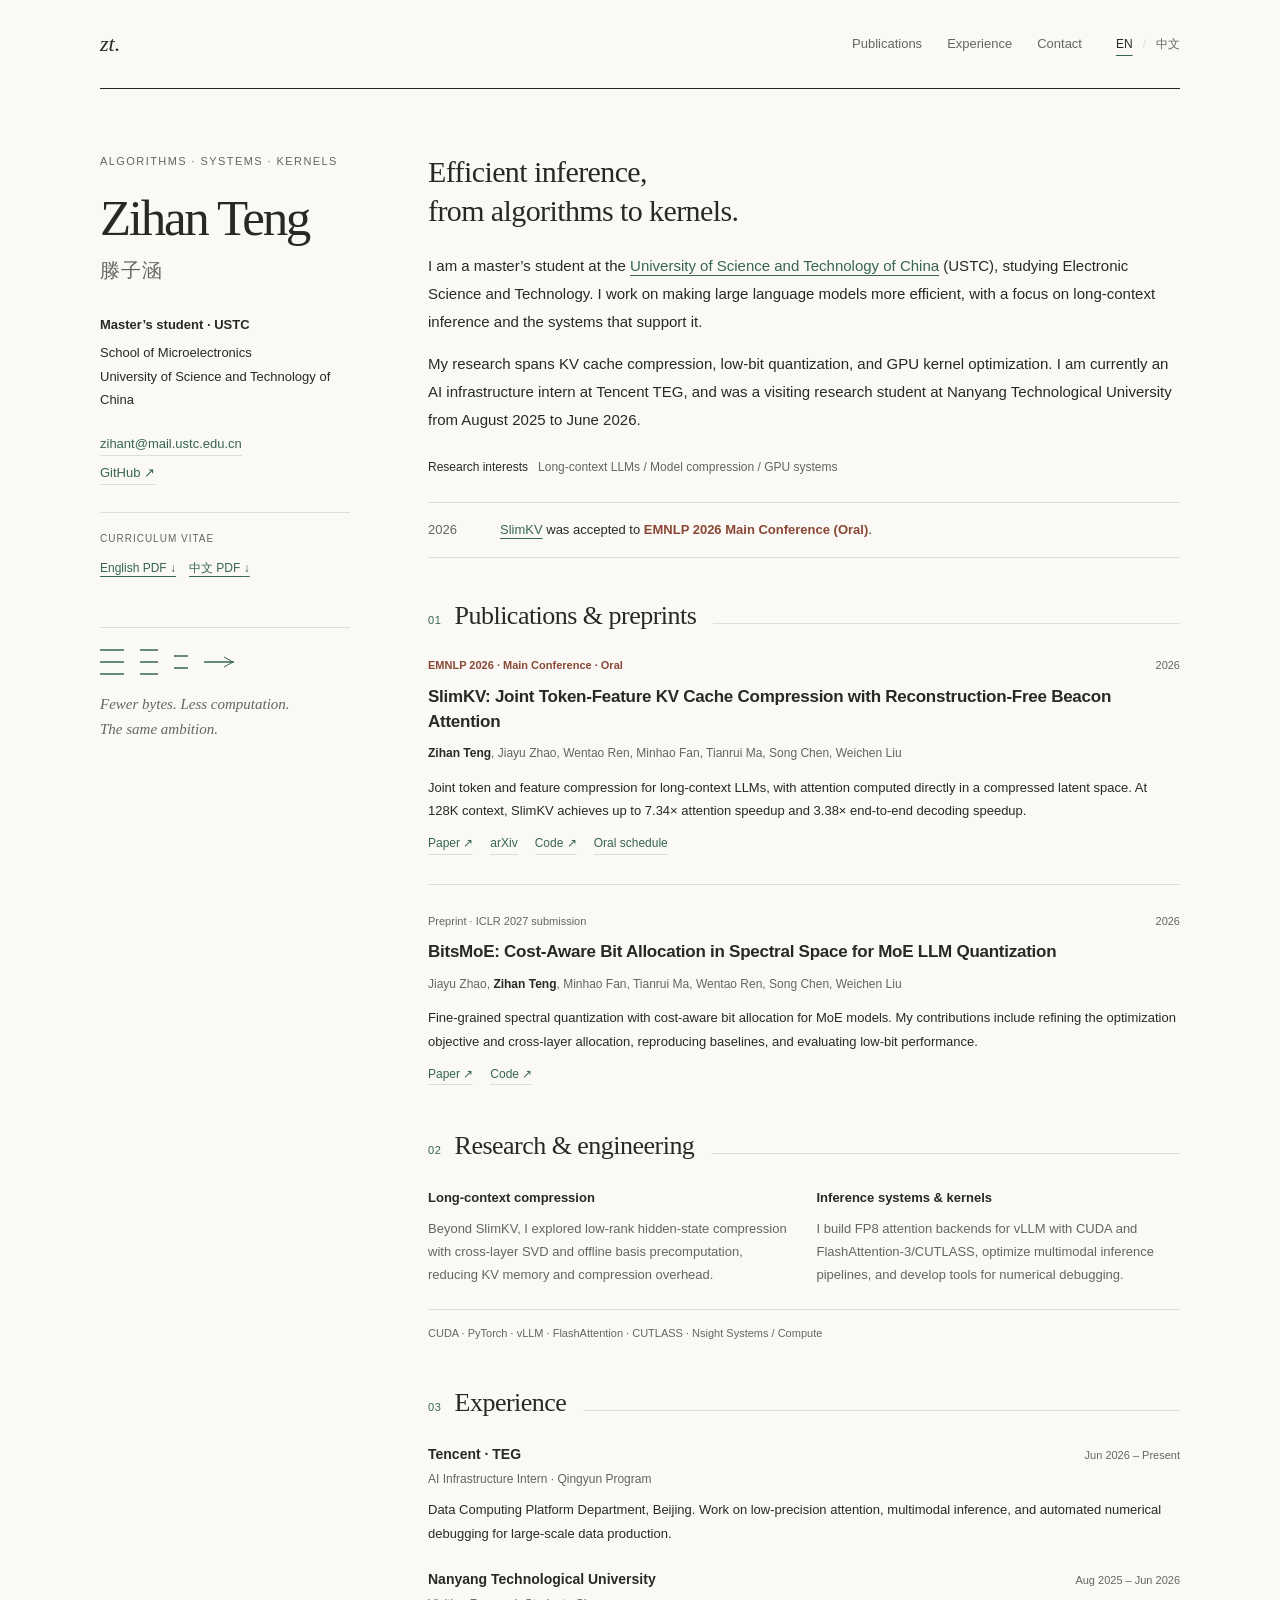
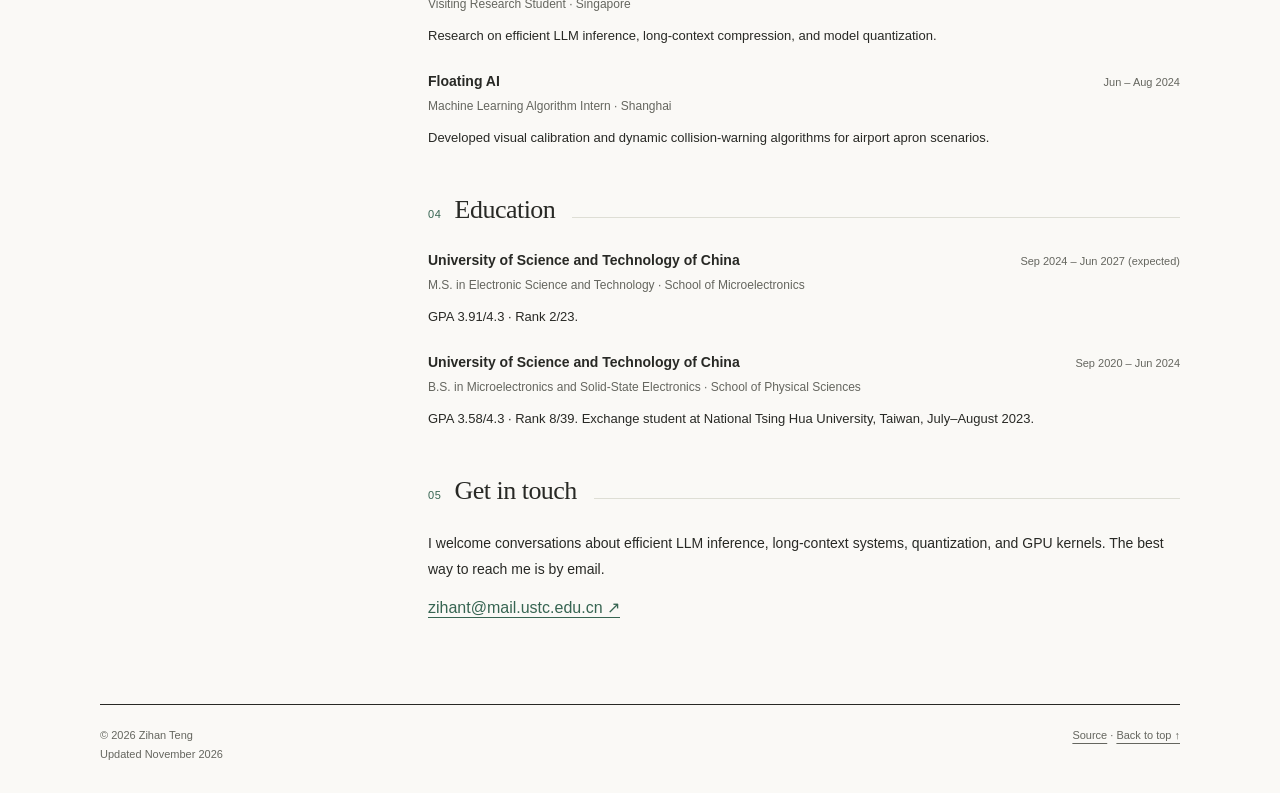
==== commit 65c85bd6: "Redesign academic homepage with bilingual pages, EMNLP Oral update, and current CVs" ====
--- a/index.html
+++ b/index.html
@@ -1,1289 +1,70 @@
 <!doctype html>
-<html lang="en" data-theme="light">
+<html lang="en">
 <head>
-  <meta charset="utf-8" />
-  <meta name="viewport" content="width=device-width, initial-scale=1" />
-  <meta name="description" content="Teng Zihan — Efficient LLM Inference, Model Compression, and GPU Systems." />
-  <meta name="theme-color" content="#f6f7fb" />
-  <title>Teng Zihan — AI Systems Researcher</title>
-
-  <style>
-    :root {
-      --bg: #f6f7fb;
-      --panel: rgba(255,255,255,.76);
-      --panel-strong: rgba(255,255,255,.92);
-      --text: #10131a;
-      --muted: #687082;
-      --line: rgba(15,23,42,.09);
-      --line-strong: rgba(15,23,42,.14);
-      --accent: #3157f6;
-      --accent-2: #7756ff;
-      --accent-soft: rgba(49,87,246,.10);
-      --shadow: 0 22px 60px rgba(32,44,84,.10);
-      --shadow-soft: 0 12px 32px rgba(32,44,84,.07);
-      --radius-xl: 30px;
-      --radius-lg: 22px;
-      --radius-md: 16px;
-      --max: 1180px;
-      --nav-h: 74px;
-    }
-
-    [data-theme="dark"] {
-      --bg: #0b0d12;
-      --panel: rgba(17,20,29,.72);
-      --panel-strong: rgba(20,24,34,.93);
-      --text: #f4f7fb;
-      --muted: #9aa4b8;
-      --line: rgba(255,255,255,.085);
-      --line-strong: rgba(255,255,255,.14);
-      --accent: #7f95ff;
-      --accent-2: #a98cff;
-      --accent-soft: rgba(127,149,255,.12);
-      --shadow: 0 24px 70px rgba(0,0,0,.28);
-      --shadow-soft: 0 14px 34px rgba(0,0,0,.22);
-    }
-
-    * { box-sizing: border-box; }
-    html { scroll-behavior: smooth; }
-    body {
-      margin: 0;
-      min-height: 100vh;
-      color: var(--text);
-      background:
-        radial-gradient(circle at 8% 8%, rgba(66,98,255,.11), transparent 30%),
-        radial-gradient(circle at 92% 18%, rgba(145,89,255,.10), transparent 27%),
-        var(--bg);
-      font-family: Inter, ui-sans-serif, -apple-system, BlinkMacSystemFont, "Segoe UI", Roboto, Helvetica, Arial, sans-serif;
-      -webkit-font-smoothing: antialiased;
-      text-rendering: optimizeLegibility;
-      overflow-x: hidden;
-    }
-
-    body::before {
-      content: "";
-      position: fixed;
-      inset: 0;
-      pointer-events: none;
-      opacity: .42;
-      background-image:
-        linear-gradient(var(--line) 1px, transparent 1px),
-        linear-gradient(90deg, var(--line) 1px, transparent 1px);
-      background-size: 52px 52px;
-      mask-image: linear-gradient(to bottom, rgba(0,0,0,.55), transparent 74%);
-      z-index: -2;
-    }
-
-    a { color: inherit; text-decoration: none; }
-    button, a { -webkit-tap-highlight-color: transparent; }
-    ::selection { background: rgba(49,87,246,.18); }
-
-    .orb {
-      position: fixed;
-      border-radius: 999px;
-      filter: blur(80px);
-      pointer-events: none;
-      opacity: .28;
-      z-index: -1;
-      transition: transform .25s ease-out;
-    }
-    .orb.one { width: 280px; height: 280px; background: #6a85ff; top: 16%; left: -90px; }
-    .orb.two { width: 320px; height: 320px; background: #9a76ff; top: 42%; right: -140px; }
-    .orb.three { width: 220px; height: 220px; background: #7ce1d8; top: 72%; left: 18%; opacity: .16; }
-
-    .wrap {
-      width: min(calc(100% - 38px), var(--max));
-      margin: 0 auto;
-    }
-
-    .nav-shell {
-      position: fixed;
-      top: 14px;
-      left: 50%;
-      transform: translateX(-50%);
-      width: min(calc(100% - 28px), 1120px);
-      z-index: 50;
-    }
-
-    .nav {
-      min-height: 58px;
-      padding: 8px 10px 8px 14px;
-      display: flex;
-      align-items: center;
-      justify-content: space-between;
-      gap: 18px;
-      border: 1px solid var(--line);
-      background: color-mix(in srgb, var(--panel-strong) 88%, transparent);
-      backdrop-filter: blur(22px) saturate(155%);
-      -webkit-backdrop-filter: blur(22px) saturate(155%);
-      border-radius: 18px;
-      box-shadow: var(--shadow-soft);
-    }
-
-    .brand {
-      display: flex;
-      align-items: center;
-      gap: 10px;
-      font-weight: 760;
-      letter-spacing: -.02em;
-      white-space: nowrap;
-    }
-
-    .brand-mark {
-      width: 32px;
-      height: 32px;
-      border-radius: 10px;
-      display: grid;
-      place-items: center;
-      font-size: 12px;
-      font-weight: 850;
-      color: white;
-      background: linear-gradient(145deg, var(--accent), var(--accent-2));
-      box-shadow: 0 8px 20px rgba(71,81,220,.26);
-    }
-
-    .nav-links {
-      display: flex;
-      align-items: center;
-      gap: 4px;
-    }
-
-    .nav-links a {
-      color: var(--muted);
-      font-size: 13px;
-      font-weight: 650;
-      padding: 9px 11px;
-      border-radius: 10px;
-      transition: .2s ease;
-    }
-
-    .nav-links a:hover {
-      color: var(--text);
-      background: var(--accent-soft);
-    }
-
-    .nav-actions { display: flex; align-items: center; gap: 8px; }
-    .icon-btn {
-      width: 38px;
-      height: 38px;
-      border: 1px solid var(--line);
-      color: var(--text);
-      background: transparent;
-      display: grid;
-      place-items: center;
-      border-radius: 11px;
-      cursor: pointer;
-      transition: .2s ease;
-    }
-    .icon-btn:hover { transform: translateY(-1px); background: var(--accent-soft); }
-
-    .hero {
-      min-height: 100vh;
-      display: grid;
-      align-items: center;
-      padding: 132px 0 92px;
-    }
-
-    .hero-grid {
-      display: grid;
-      grid-template-columns: minmax(0, 1.35fr) minmax(300px, .65fr);
-      align-items: center;
-      gap: clamp(42px, 7vw, 92px);
-    }
-
-    .eyebrow {
-      display: inline-flex;
-      align-items: center;
-      gap: 9px;
-      color: var(--muted);
-      font-size: 13px;
-      font-weight: 750;
-      letter-spacing: .08em;
-      text-transform: uppercase;
-      margin-bottom: 24px;
-    }
-
-    .eyebrow::before {
-      content: "";
-      width: 28px;
-      height: 1px;
-      background: linear-gradient(90deg, var(--accent), var(--accent-2));
-    }
-
-    h1 {
-      margin: 0;
-      max-width: 850px;
-      font-size: clamp(56px, 8vw, 112px);
-      line-height: .92;
-      letter-spacing: -.075em;
-      font-weight: 820;
-    }
-
-    .gradient-text {
-      background: linear-gradient(118deg, var(--text) 0%, var(--text) 42%, var(--accent) 68%, var(--accent-2) 100%);
-      background-clip: text;
-      -webkit-background-clip: text;
-      color: transparent;
-    }
-
-    .hero-kicker {
-      margin: 30px 0 0;
-      max-width: 780px;
-      font-size: clamp(21px, 2.5vw, 34px);
-      line-height: 1.28;
-      letter-spacing: -.032em;
-      font-weight: 560;
-      color: var(--text);
-    }
-
-    .hero-copy {
-      margin: 18px 0 0;
-      max-width: 690px;
-      color: var(--muted);
-      font-size: 16px;
-      line-height: 1.8;
-    }
-
-    .cta-row {
-      display: flex;
-      flex-wrap: wrap;
-      gap: 11px;
-      margin-top: 30px;
-    }
-
-    .btn {
-      display: inline-flex;
-      align-items: center;
-      justify-content: center;
-      gap: 9px;
-      min-height: 46px;
-      padding: 0 17px;
-      border-radius: 13px;
-      border: 1px solid var(--line-strong);
-      font-size: 14px;
-      font-weight: 720;
-      transition: .22s ease;
-    }
-
-    .btn:hover { transform: translateY(-2px); box-shadow: var(--shadow-soft); }
-    .btn.primary {
-      color: white;
-      border-color: transparent;
-      background: linear-gradient(145deg, var(--accent), var(--accent-2));
-      box-shadow: 0 12px 28px rgba(70,82,230,.24);
-    }
-    .btn.ghost { background: var(--panel); backdrop-filter: blur(12px); }
-
-    .profile-card {
-      position: relative;
-      min-height: 430px;
-      border-radius: 34px;
-      border: 1px solid var(--line);
-      background:
-        linear-gradient(155deg, color-mix(in srgb, var(--panel-strong) 93%, transparent), color-mix(in srgb, var(--panel) 82%, transparent));
-      box-shadow: var(--shadow);
-      overflow: hidden;
-      padding: 24px;
-      display: flex;
-      flex-direction: column;
-      justify-content: space-between;
-      isolation: isolate;
-    }
-
-    .profile-card::before {
-      content: "";
-      position: absolute;
-      inset: -28% -28% auto auto;
-      width: 320px;
-      height: 320px;
-      border-radius: 50%;
-      background: radial-gradient(circle, rgba(83,102,255,.36), transparent 68%);
-      z-index: -1;
-    }
-
-    .portrait {
-      width: min(72%, 230px);
-      aspect-ratio: 1;
-      border-radius: 999px;
-      margin: 18px auto 28px;
-      position: relative;
-      display: grid;
-      place-items: center;
-      border: 1px solid var(--line-strong);
-      background:
-        radial-gradient(circle at 32% 28%, rgba(255,255,255,.95), rgba(231,235,255,.95) 28%, rgba(145,159,255,.88) 65%, rgba(82,84,190,.92));
-      box-shadow: inset 0 0 0 12px color-mix(in srgb, var(--panel-strong) 70%, transparent), 0 28px 60px rgba(63,72,175,.18);
-    }
-
-    [data-theme="dark"] .portrait {
-      background:
-        radial-gradient(circle at 32% 28%, rgba(74,82,120,.95), rgba(52,61,100,.95) 28%, rgba(86,99,190,.9) 65%, rgba(51,42,102,.92));
-    }
-
-    .portrait::after {
-      content: "TZ";
-      font-size: clamp(58px, 7vw, 88px);
-      font-weight: 860;
-      letter-spacing: -.07em;
-      color: rgba(255,255,255,.92);
-      text-shadow: 0 8px 30px rgba(34,43,100,.22);
-    }
-
-    .profile-meta {
-      border-top: 1px solid var(--line);
-      padding-top: 18px;
-    }
-    .profile-meta strong {
-      display: block;
-      font-size: 16px;
-      letter-spacing: -.02em;
-      margin-bottom: 5px;
-    }
-    .profile-meta span {
-      color: var(--muted);
-      font-size: 13px;
-      line-height: 1.55;
-    }
-
-    .scroll-indicator {
-      position: absolute;
-      bottom: 24px;
-      left: 50%;
-      transform: translateX(-50%);
-      color: var(--muted);
-      font-size: 11px;
-      letter-spacing: .12em;
-      text-transform: uppercase;
-      opacity: .8;
-    }
-
-    section {
-      padding: 108px 0;
-      scroll-margin-top: 92px;
-    }
-
-    .section-head {
-      display: grid;
-      grid-template-columns: 1fr minmax(280px, 560px);
-      gap: 30px;
-      align-items: end;
-      margin-bottom: 44px;
-    }
-
-    .section-index {
-      color: var(--accent);
-      font-size: 12px;
-      font-weight: 850;
-      letter-spacing: .12em;
-      text-transform: uppercase;
-      margin-bottom: 10px;
-    }
-
-    h2 {
-      margin: 0;
-      font-size: clamp(38px, 5vw, 68px);
-      line-height: .98;
-      letter-spacing: -.055em;
-      font-weight: 800;
-    }
-
-    .section-head p {
-      margin: 0;
-      color: var(--muted);
-      font-size: 15px;
-      line-height: 1.8;
-      max-width: 560px;
-      justify-self: end;
-    }
-
-    .about-grid {
-      display: grid;
-      grid-template-columns: 1.05fr .95fr;
-      gap: 22px;
-    }
-
-    .card {
-      border: 1px solid var(--line);
-      background: var(--panel);
-      backdrop-filter: blur(18px) saturate(140%);
-      -webkit-backdrop-filter: blur(18px) saturate(140%);
-      border-radius: var(--radius-lg);
-      box-shadow: var(--shadow-soft);
-    }
-
-    .about-card { padding: clamp(24px, 4vw, 42px); }
-    .about-card .lead {
-      margin: 0;
-      font-size: clamp(22px, 3vw, 34px);
-      line-height: 1.35;
-      letter-spacing: -.035em;
-      font-weight: 590;
-    }
-    .about-card p:last-child {
-      margin: 22px 0 0;
-      color: var(--muted);
-      font-size: 15px;
-      line-height: 1.85;
-    }
-
-    .interests {
-      padding: 26px;
-      display: grid;
-      gap: 12px;
-      align-content: start;
-    }
-    .interest {
-      display: flex;
-      justify-content: space-between;
-      gap: 20px;
-      padding: 16px 18px;
-      border-radius: 15px;
-      border: 1px solid var(--line);
-      background: color-mix(in srgb, var(--panel-strong) 66%, transparent);
-      transition: .2s ease;
-    }
-    .interest:hover { transform: translateX(3px); border-color: var(--line-strong); }
-    .interest strong { font-size: 14px; }
-    .interest span { color: var(--muted); font-size: 12px; text-align: right; }
-
-    .news-strip {
-      margin-top: 22px;
-      padding: 20px 22px;
-      display: flex;
-      gap: 16px;
-      align-items: center;
-      border-radius: 18px;
-      border: 1px solid var(--line);
-      background: linear-gradient(120deg, var(--accent-soft), transparent 72%);
-    }
-    .news-strip .dot {
-      width: 10px;
-      height: 10px;
-      border-radius: 50%;
-      background: linear-gradient(145deg, var(--accent), var(--accent-2));
-      box-shadow: 0 0 0 7px var(--accent-soft);
-      flex: 0 0 auto;
-    }
-    .news-strip b { font-size: 13px; margin-right: 8px; }
-    .news-strip span { color: var(--muted); font-size: 13px; line-height: 1.6; }
-
-    .research-grid {
-      display: grid;
-      grid-template-columns: repeat(12, 1fr);
-      gap: 18px;
-    }
-
-    .research-card {
-      grid-column: span 6;
-      position: relative;
-      min-height: 430px;
-      padding: 28px;
-      border-radius: 26px;
-      border: 1px solid var(--line);
-      overflow: hidden;
-      background: var(--panel);
-      box-shadow: var(--shadow-soft);
-      transition: transform .25s ease, border-color .25s ease;
-      isolation: isolate;
-    }
-    .research-card:hover {
-      transform: translateY(-5px);
-      border-color: color-mix(in srgb, var(--accent) 28%, var(--line));
-    }
-    .research-card.featured { grid-column: span 12; min-height: 500px; }
-    .research-card::after {
-      content: "";
-      position: absolute;
-      width: 280px;
-      height: 280px;
-      border-radius: 50%;
-      right: -110px;
-      bottom: -120px;
-      background: radial-gradient(circle, rgba(72,91,255,.20), transparent 68%);
-      z-index: -1;
-    }
-
-    .research-top {
-      display: flex;
-      align-items: center;
-      justify-content: space-between;
-      gap: 18px;
-      margin-bottom: 26px;
-    }
-    .pill-row { display: flex; flex-wrap: wrap; gap: 7px; }
-    .pill {
-      padding: 7px 9px;
-      border: 1px solid var(--line);
-      border-radius: 999px;
-      color: var(--muted);
-      background: color-mix(in srgb, var(--panel-strong) 70%, transparent);
-      font-size: 11px;
-      font-weight: 750;
-      letter-spacing: .02em;
-    }
-    .venue {
-      color: var(--accent);
-      font-size: 12px;
-      font-weight: 850;
-      white-space: nowrap;
-    }
-
-    .research-card h3 {
-      margin: 0;
-      font-size: clamp(30px, 4vw, 54px);
-      letter-spacing: -.05em;
-      line-height: 1.02;
-    }
-    .research-card:not(.featured) h3 { font-size: clamp(27px, 3vw, 38px); }
-
-    .subtitle {
-      margin: 12px 0 0;
-      color: var(--muted);
-      max-width: 820px;
-      font-size: 14px;
-      line-height: 1.7;
-    }
-
-    .featured-body {
-      display: grid;
-      grid-template-columns: 1fr 1fr;
-      gap: 30px;
-      margin-top: 36px;
-      align-items: end;
-    }
-
-    .bullets {
-      display: grid;
-      gap: 12px;
-    }
-    .bullet {
-      display: grid;
-      grid-template-columns: 24px 1fr;
-      gap: 11px;
-      color: var(--muted);
-      font-size: 13px;
-      line-height: 1.65;
-    }
-    .bullet i {
-      width: 24px;
-      height: 24px;
-      border-radius: 8px;
-      display: grid;
-      place-items: center;
-      font-style: normal;
-      color: var(--accent);
-      background: var(--accent-soft);
-      font-size: 12px;
-      font-weight: 850;
-    }
-
-    .metrics {
-      display: grid;
-      grid-template-columns: repeat(3, 1fr);
-      gap: 10px;
-    }
-    .metric {
-      padding: 18px;
-      border: 1px solid var(--line);
-      background: color-mix(in srgb, var(--panel-strong) 72%, transparent);
-      border-radius: 17px;
-    }
-    .metric strong {
-      display: block;
-      font-size: clamp(28px, 4vw, 42px);
-      letter-spacing: -.05em;
-      margin-bottom: 6px;
-    }
-    .metric span {
-      color: var(--muted);
-      font-size: 11px;
-      line-height: 1.4;
-    }
-
-    .mini-metric {
-      margin-top: 26px;
-      display: flex;
-      flex-wrap: wrap;
-      gap: 8px;
-    }
-    .mini-metric span {
-      padding: 9px 11px;
-      border-radius: 10px;
-      font-size: 11px;
-      color: var(--muted);
-      border: 1px solid var(--line);
-      background: color-mix(in srgb, var(--panel-strong) 62%, transparent);
-    }
-
-    .pub-list { display: grid; gap: 14px; }
-    .pub {
-      padding: 24px;
-      display: grid;
-      grid-template-columns: 110px 1fr auto;
-      gap: 24px;
-      align-items: center;
-      border-radius: 20px;
-      border: 1px solid var(--line);
-      background: var(--panel);
-      transition: .22s ease;
-    }
-    .pub:hover { transform: translateY(-2px); border-color: var(--line-strong); box-shadow: var(--shadow-soft); }
-    .pub-year {
-      color: var(--accent);
-      font-size: 13px;
-      font-weight: 850;
-      letter-spacing: .08em;
-    }
-    .pub h3 {
-      margin: 0;
-      font-size: 20px;
-      letter-spacing: -.025em;
-      line-height: 1.3;
-    }
-    .pub p {
-      margin: 8px 0 0;
-      color: var(--muted);
-      font-size: 13px;
-      line-height: 1.6;
-    }
-    .pub-tag {
-      padding: 8px 10px;
-      border-radius: 10px;
-      color: var(--accent);
-      background: var(--accent-soft);
-      font-size: 11px;
-      font-weight: 800;
-      white-space: nowrap;
-    }
-
-    .timeline {
-      position: relative;
-      display: grid;
-      gap: 18px;
-    }
-
-    .timeline::before {
-      content: "";
-      position: absolute;
-      left: 16px;
-      top: 8px;
-      bottom: 8px;
-      width: 1px;
-      background: var(--line-strong);
-    }
-
-    .timeline-item {
-      position: relative;
-      display: grid;
-      grid-template-columns: 34px 1fr;
-      gap: 18px;
-    }
-
-    .timeline-dot {
-      width: 13px;
-      height: 13px;
-      margin: 17px 0 0 10px;
-      border-radius: 50%;
-      background: var(--panel-strong);
-      border: 3px solid var(--accent);
-      box-shadow: 0 0 0 5px var(--bg);
-      z-index: 1;
-    }
-
-    .timeline-card {
-      padding: 24px 26px;
-      border-radius: 19px;
-      border: 1px solid var(--line);
-      background: var(--panel);
-    }
-
-    .timeline-head {
-      display: flex;
-      align-items: baseline;
-      justify-content: space-between;
-      gap: 20px;
-    }
-
-    .timeline-card h3 {
-      margin: 0;
-      font-size: 19px;
-      letter-spacing: -.02em;
-    }
-    .timeline-card .role {
-      margin-top: 7px;
-      color: var(--accent);
-      font-size: 13px;
-      font-weight: 750;
-    }
-    .timeline-card .time {
-      color: var(--muted);
-      font-size: 12px;
-      white-space: nowrap;
-    }
-    .timeline-card p {
-      margin: 14px 0 0;
-      color: var(--muted);
-      font-size: 13px;
-      line-height: 1.7;
-    }
-
-    .stack-grid {
-      display: grid;
-      grid-template-columns: repeat(4, 1fr);
-      gap: 14px;
-    }
-    .stack-card {
-      padding: 22px;
-      border-radius: 18px;
-      border: 1px solid var(--line);
-      background: var(--panel);
-    }
-    .stack-card h3 { margin: 0 0 14px; font-size: 14px; }
-    .tags { display: flex; flex-wrap: wrap; gap: 7px; }
-    .tags span {
-      font-size: 11px;
-      color: var(--muted);
-      padding: 7px 9px;
-      background: color-mix(in srgb, var(--panel-strong) 65%, transparent);
-      border: 1px solid var(--line);
-      border-radius: 9px;
-    }
-
-    .contact-card {
-      position: relative;
-      padding: clamp(30px, 5vw, 58px);
-      border-radius: 30px;
-      border: 1px solid var(--line);
-      background:
-        linear-gradient(130deg, var(--accent-soft), transparent 46%),
-        var(--panel);
-      overflow: hidden;
-      box-shadow: var(--shadow);
-    }
-
-    .contact-card h2 { max-width: 760px; }
-    .contact-card p {
-      max-width: 640px;
-      margin: 18px 0 0;
-      color: var(--muted);
-      line-height: 1.8;
-      font-size: 15px;
-    }
-
-    footer {
-      padding: 24px 0 42px;
-      color: var(--muted);
-      font-size: 12px;
-    }
-    .footer-inner {
-      display: flex;
-      justify-content: space-between;
-      gap: 18px;
-      border-top: 1px solid var(--line);
-      padding-top: 24px;
-    }
-
-    .reveal {
-      opacity: 0;
-      transform: translateY(18px);
-      transition: opacity .7s ease, transform .7s ease;
-    }
-    .reveal.visible { opacity: 1; transform: none; }
-
-    @media (max-width: 920px) {
-      .nav-links { display: none; }
-      .hero { padding-top: 118px; min-height: auto; }
-      .hero-grid, .about-grid, .section-head, .featured-body { grid-template-columns: 1fr; }
-      .profile-card { min-height: 360px; max-width: 520px; }
-      .section-head p { justify-self: start; }
-      .research-card, .research-card.featured { grid-column: span 12; min-height: auto; }
-      .stack-grid { grid-template-columns: repeat(2, 1fr); }
-      .pub { grid-template-columns: 72px 1fr; }
-      .pub-tag { grid-column: 2; justify-self: start; }
-    }
-
-    @media (max-width: 600px) {
-      :root { --radius-lg: 18px; }
-      .wrap { width: min(calc(100% - 24px), var(--max)); }
-      .nav-shell { width: calc(100% - 18px); top: 9px; }
-      .nav { min-height: 54px; border-radius: 16px; }
-      .brand span:last-child { display: none; }
-      h1 { font-size: clamp(54px, 18vw, 76px); }
-      .hero-kicker { font-size: 23px; }
-      .profile-card { min-height: 340px; padding: 18px; }
-      section { padding: 82px 0; }
-      .research-card { padding: 22px; }
-      .metrics { grid-template-columns: 1fr; }
-      .metric { display: flex; align-items: baseline; justify-content: space-between; gap: 16px; }
-      .metric strong { margin: 0; }
-      .timeline-card { padding: 20px; }
-      .timeline-head { display: block; }
-      .timeline-card .time { display: block; margin-top: 8px; }
-      .stack-grid { grid-template-columns: 1fr; }
-      .pub { grid-template-columns: 1fr; gap: 10px; }
-      .pub-tag { grid-column: auto; }
-      .footer-inner { flex-direction: column; }
-      .news-strip { align-items: flex-start; }
-    }
-
-    @media (prefers-reduced-motion: reduce) {
-      html { scroll-behavior: auto; }
-      *, *::before, *::after { transition: none !important; animation: none !important; }
-      .reveal { opacity: 1; transform: none; }
-    }
-  </style>
+<meta charset="utf-8">
+<meta name="viewport" content="width=device-width, initial-scale=1">
+<meta name="description" content="Zihan Teng, master’s student at USTC. Research in efficient LLM inference, KV cache compression, quantization, and GPU systems. First author of SlimKV, EMNLP 2026 Oral.">
+<meta name="theme-color" content="#faf9f6">
+<title>Zihan Teng | Efficient LLM Inference</title>
+<link rel="canonical" href="https://strandding.github.io/">
+<link rel="alternate" hreflang="en" href="https://strandding.github.io/">
+<link rel="alternate" hreflang="zh-CN" href="https://strandding.github.io/zh/">
+<link rel="alternate" hreflang="x-default" href="https://strandding.github.io/">
+<meta property="og:type" content="website">
+<meta property="og:title" content="Zihan Teng | Efficient LLM Inference">
+<meta property="og:description" content="Zihan Teng, master’s student at USTC. Research in efficient LLM inference, KV cache compression, quantization, and GPU systems. First author of SlimKV, EMNLP 2026 Oral.">
+<meta property="og:url" content="https://strandding.github.io/">
+<meta property="og:locale" content="en_US">
+<link rel="icon" href="./assets/favicon.svg" type="image/svg+xml">
+<link rel="stylesheet" href="./assets/style.css">
+<script type="application/ld+json">{"@context": "https://schema.org", "@type": "Person", "name": "Zihan Teng", "alternateName": "滕子涵", "url": "https://strandding.github.io/", "email": "mailto:zihant@mail.ustc.edu.cn", "sameAs": ["https://github.com/Strandding"], "affiliation": {"@type": "CollegeOrUniversity", "name": "University of Science and Technology of China"}}</script>
 </head>
-
-<body>
-  <div class="orb one"></div>
-  <div class="orb two"></div>
-  <div class="orb three"></div>
-
-  <header class="nav-shell">
-    <nav class="nav" aria-label="Main navigation">
-      <a class="brand" href="#home">
-        <span class="brand-mark">TZ</span>
-        <span>Teng Zihan</span>
-      </a>
-
-      <div class="nav-links">
-        <a href="#about">About</a>
-        <a href="#research">Research</a>
-        <a href="#publications">Publications</a>
-        <a href="#experience">Experience</a>
-        <a href="#contact">Contact</a>
-      </div>
-
-      <div class="nav-actions">
-        <button class="icon-btn" id="themeToggle" aria-label="Toggle dark mode" title="Toggle theme">
-          <svg id="themeIcon" width="17" height="17" viewBox="0 0 24 24" fill="none" stroke="currentColor" stroke-width="1.8" stroke-linecap="round" stroke-linejoin="round" aria-hidden="true">
-            <path d="M12 3a9 9 0 1 0 9 9 6.8 6.8 0 0 1-9-9Z"></path>
-          </svg>
-        </button>
-        <a class="icon-btn" href="cv.pdf" aria-label="Open CV" title="CV">
-          <svg width="17" height="17" viewBox="0 0 24 24" fill="none" stroke="currentColor" stroke-width="1.8" stroke-linecap="round" stroke-linejoin="round" aria-hidden="true">
-            <path d="M14 2H6a2 2 0 0 0-2 2v16a2 2 0 0 0 2 2h12a2 2 0 0 0 2-2V8Z"></path>
-            <path d="M14 2v6h6M8 13h8M8 17h6"></path>
-          </svg>
-        </a>
-      </div>
-    </nav>
-  </header>
-
-  <main id="home">
-    <section class="hero">
-      <div class="wrap hero-grid">
-        <div>
-          <div class="eyebrow reveal">AI Systems · Efficient LLM Inference</div>
-          <h1 class="gradient-text reveal">Teng<br>Zihan.</h1>
-          <p class="hero-kicker reveal">Building faster, leaner, and more practical large language model systems.</p>
-          <p class="hero-copy reveal">
-            Master's student at the University of Science and Technology of China, with research spanning
-            long-context LLMs, KV cache compression, low-precision quantization, and GPU kernel optimization.
-          </p>
-
-          <div class="cta-row reveal">
-            <a class="btn primary" href="#research">
-              Explore research
-              <svg width="15" height="15" viewBox="0 0 24 24" fill="none" stroke="currentColor" stroke-width="2" stroke-linecap="round" stroke-linejoin="round" aria-hidden="true">
-                <path d="M5 12h14M13 6l6 6-6 6"/>
-              </svg>
-            </a>
-            <a class="btn ghost" href="mailto:zihant@mail.ustc.edu.cn">Email me</a>
-            <a class="btn ghost" href="cv.pdf">CV</a>
-          </div>
-        </div>
-
-        <aside class="profile-card reveal" aria-label="Profile summary">
-          <div class="portrait" aria-label="Teng Zihan monogram portrait"></div>
-          <div class="profile-meta">
-            <strong>USTC · School of Microelectronics</strong>
-            <span>Visiting Research Student, Nanyang Technological University</span>
-          </div>
-        </aside>
-      </div>
-      <div class="scroll-indicator">Scroll to explore</div>
-    </section>
-
-    <section id="about">
-      <div class="wrap">
-        <div class="section-head reveal">
-          <div>
-            <div class="section-index">01 · About</div>
-            <h2>Research with<br>systems instincts.</h2>
-          </div>
-          <p>
-            I care about the full path from algorithmic insight to efficient deployment:
-            compression methods, inference runtimes, low-precision numerics, and the kernels that make them fast.
-          </p>
-        </div>
-
-        <div class="about-grid">
-          <article class="card about-card reveal">
-            <p class="lead">
-              My work sits at the intersection of <b>LLM algorithms</b>, <b>AI infrastructure</b>, and <b>GPU systems</b>.
-            </p>
-            <p>
-              I am currently pursuing an M.S. in Electronic Science and Technology at USTC. My recent work focuses on
-              long-context inference, KV cache compression, model quantization, vLLM-based serving optimization,
-              and high-performance attention kernels.
-            </p>
-          </article>
-
-          <aside class="card interests reveal">
-            <div class="interest"><strong>Efficient LLM Inference</strong><span>Serving · Runtime · Systems</span></div>
-            <div class="interest"><strong>KV Cache Compression</strong><span>Long context · Low rank</span></div>
-            <div class="interest"><strong>Low-Precision Quantization</strong><span>FP8 · MoE · Accuracy</span></div>
-            <div class="interest"><strong>GPU Kernel Optimization</strong><span>CUDA · Triton · FlashAttention</span></div>
-          </aside>
-        </div>
-
-        <div class="news-strip reveal">
-          <span class="dot"></span>
-          <div>
-            <b>Latest</b>
-            <span>SlimKV has been accepted to EMNLP 2026 Main Conference.</span>
-          </div>
-        </div>
-      </div>
-    </section>
-
-    <section id="research">
-      <div class="wrap">
-        <div class="section-head reveal">
-          <div>
-            <div class="section-index">02 · Research</div>
-            <h2>Selected work.</h2>
-          </div>
-          <p>
-            I focus on methods that improve both efficiency and practical deployability, especially when the bottleneck
-            appears at the boundary between model design and system implementation.
-          </p>
-        </div>
-
-        <div class="research-grid">
-          <article class="research-card featured reveal">
-            <div class="research-top">
-              <div class="pill-row">
-                <span class="pill">KV Cache</span>
-                <span class="pill">Long Context</span>
-                <span class="pill">Latent Attention</span>
-              </div>
-              <div class="venue">EMNLP 2026 · Main</div>
-            </div>
-
-            <h3>SlimKV</h3>
-            <p class="subtitle">
-              Joint Token-Feature KV Cache Compression with Reconstruction-Free Beacon Attention.
-              SlimKV compresses the cache in both token and feature dimensions, then performs attention directly
-              in the compressed latent space without reconstructing full-dimensional Keys.
-            </p>
-
-            <div class="featured-body">
-              <div class="bullets">
-                <div class="bullet"><i>01</i><span>Jointly compresses beacon tokens and their KV features with adaptive low-rank budgets across layers.</span></div>
-                <div class="bullet"><i>02</i><span>Exploits asymmetric RoPE dependence to enable reconstruction-free latent-space attention.</span></div>
-                <div class="bullet"><i>03</i><span>Targets long-context inference where memory pressure and reconstruction overhead become dominant.</span></div>
-              </div>
-
-              <div class="metrics">
-                <div class="metric"><strong>32×</strong><span>KV cache compression</span></div>
-                <div class="metric"><strong>7.34×</strong><span>attention speedup @ 128K</span></div>
-                <div class="metric"><strong>3.38×</strong><span>end-to-end decode speedup</span></div>
-              </div>
-            </div>
-          </article>
-
-          <article class="research-card reveal">
-            <div class="research-top">
-              <div class="pill-row">
-                <span class="pill">SVD</span>
-                <span class="pill">Inference</span>
-              </div>
-              <div class="venue">2025</div>
-            </div>
-            <h3>KV Cache Compression & Inference Acceleration</h3>
-            <p class="subtitle">
-              A hidden-state low-rank compression pipeline using cross-layer SVD, with offline basis precomputation
-              to reduce prefill overhead while preserving long-context quality.
-            </p>
-            <div class="mini-metric">
-              <span>4× KV cache compression</span>
-              <span>0.99 cosine similarity</span>
-              <span>12.67× SVD speedup</span>
-            </div>
-          </article>
-
-          <article class="research-card reveal">
-            <div class="research-top">
-              <div class="pill-row">
-                <span class="pill">MoE</span>
-                <span class="pill">Low-bit</span>
-                <span class="pill">ILP</span>
-              </div>
-              <div class="venue">TMLR submission</div>
-            </div>
-            <h3>Low-bit Quantization for Mixture-of-Experts</h3>
-            <p class="subtitle">
-              Research on shared low-rank bases and adaptive bit allocation for memory-efficient MoE deployment.
-              I contributed to algorithmic detail correction, inter-layer bit allocation, baseline reproduction, and evaluation.
-            </p>
-            <div class="mini-metric">
-              <span>2-bit Qwen3-30B-A3B</span>
-              <span>6.32× memory compression</span>
-              <span>66.94% average accuracy</span>
-            </div>
-          </article>
-        </div>
-      </div>
-    </section>
-
-    <section id="publications">
-      <div class="wrap">
-        <div class="section-head reveal">
-          <div>
-            <div class="section-index">03 · Publications</div>
-            <h2>Publications.</h2>
-          </div>
-          <p>
-            A concise record of published and submitted research. Add paper, code, project, and OpenReview links as they become public.
-          </p>
-        </div>
-
-        <div class="pub-list">
-          <article class="pub reveal">
-            <div class="pub-year">2026</div>
-            <div>
-              <h3>SlimKV: Joint Token-Feature KV Cache Compression with Reconstruction-Free Beacon Attention</h3>
-              <p>First author · EMNLP 2026 Main Conference</p>
-            </div>
-            <span class="pub-tag">Featured</span>
-          </article>
-
-          <article class="pub reveal">
-            <div class="pub-year">2026</div>
-            <div>
-              <h3>Low-bit Quantization for Mixture-of-Experts</h3>
-              <p>Second author · TMLR submission · arXiv:2606.00079</p>
-            </div>
-            <span class="pub-tag">Preprint</span>
-          </article>
-        </div>
-      </div>
-    </section>
-
-    <section id="experience">
-      <div class="wrap">
-        <div class="section-head reveal">
-          <div>
-            <div class="section-index">04 · Experience</div>
-            <h2>From research<br>to production.</h2>
-          </div>
-          <p>
-            I enjoy engineering work where small low-level improvements compound into large end-to-end gains:
-            better operators, better runtimes, better tooling, and less GPU time wasted.
-          </p>
-        </div>
-
-        <div class="timeline">
-          <div class="timeline-item reveal">
-            <div class="timeline-dot"></div>
-            <article class="timeline-card">
-              <div class="timeline-head">
-                <div>
-                  <h3>Tencent · TEG</h3>
-                  <div class="role">AI Infra Intern · Qingyun Program</div>
-                </div>
-                <div class="time">Jun 2026 — Present</div>
-              </div>
-              <p>
-                Work on data-pipeline operator optimization and automation tooling for large-scale LLM training data production.
-                Contributed to vLLM-based inference optimization and custom high-performance kernel integration; selected operators
-                achieved close to 10× speedup, with substantial GPU-hour savings at deployment scale.
-              </p>
-            </article>
-          </div>
-
-          <div class="timeline-item reveal">
-            <div class="timeline-dot"></div>
-            <article class="timeline-card">
-              <div class="timeline-head">
-                <div>
-                  <h3>Nanyang Technological University</h3>
-                  <div class="role">Visiting Research Student</div>
-                </div>
-                <div class="time">Aug 2025 — Jun 2026</div>
-              </div>
-              <p>
-                Research on efficient large language model inference, long-context compression, and deployment-oriented model efficiency.
-              </p>
-            </article>
-          </div>
-
-          <div class="timeline-item reveal">
-            <div class="timeline-dot"></div>
-            <article class="timeline-card">
-              <div class="timeline-head">
-                <div>
-                  <h3>FutureSmart AI</h3>
-                  <div class="role">Machine Learning Algorithm Intern</div>
-                </div>
-                <div class="time">Jun 2024 — Aug 2024</div>
-              </div>
-              <p>
-                Built large-scale visual calibration and dynamic collision-warning components for airport apron scenarios,
-                combining optimization-based calibration, residual fitting, YOLO-based detection, and cross-frame speed estimation.
-              </p>
-            </article>
-          </div>
-        </div>
-      </div>
-    </section>
-
-    <section id="education">
-      <div class="wrap">
-        <div class="section-head reveal">
-          <div>
-            <div class="section-index">05 · Education</div>
-            <h2>Education.</h2>
-          </div>
-          <p>Academic training in microelectronics, electronic science, and systems-oriented machine learning.</p>
-        </div>
-
-        <div class="timeline">
-          <div class="timeline-item reveal">
-            <div class="timeline-dot"></div>
-            <article class="timeline-card">
-              <div class="timeline-head">
-                <div>
-                  <h3>University of Science and Technology of China</h3>
-                  <div class="role">M.S. · Electronic Science and Technology</div>
-                </div>
-                <div class="time">2024 — 2027</div>
-              </div>
-              <p>School of Microelectronics · GPA 3.91/4.3 · Rank 2/23</p>
-            </article>
-          </div>
-
-          <div class="timeline-item reveal">
-            <div class="timeline-dot"></div>
-            <article class="timeline-card">
-              <div class="timeline-head">
-                <div>
-                  <h3>University of Science and Technology of China</h3>
-                  <div class="role">B.Eng. · Microelectronics and Solid-State Electronics</div>
-                </div>
-                <div class="time">2020 — 2024</div>
-              </div>
-              <p>School of Physical Sciences · GPA 3.58/4.3 · Rank 8/39</p>
-            </article>
-          </div>
-        </div>
-      </div>
-    </section>
-
-    <section id="skills">
-      <div class="wrap">
-        <div class="section-head reveal">
-          <div>
-            <div class="section-index">06 · Stack</div>
-            <h2>Tools I build with.</h2>
-          </div>
-          <p>A practical stack spanning research prototyping, systems development, GPU kernels, and performance analysis.</p>
-        </div>
-
-        <div class="stack-grid">
-          <article class="stack-card reveal">
-            <h3>Languages</h3>
-            <div class="tags"><span>Python</span><span>C/C++</span><span>CUDA</span><span>Shell</span><span>Verilog</span></div>
-          </article>
-          <article class="stack-card reveal">
-            <h3>LLM & DL</h3>
-            <div class="tags"><span>PyTorch</span><span>Transformers</span><span>LoRA</span><span>vLLM</span><span>FlashAttention</span></div>
-          </article>
-          <article class="stack-card reveal">
-            <h3>GPU Systems</h3>
-            <div class="tags"><span>CUDA</span><span>Triton</span><span>CUTLASS</span><span>Nsight Systems</span><span>Nsight Compute</span></div>
-          </article>
-          <article class="stack-card reveal">
-            <h3>Research</h3>
-            <div class="tags"><span>KV Cache</span><span>Quantization</span><span>Long Context</span><span>MoE</span><span>AI Infra</span></div>
-          </article>
-        </div>
-      </div>
-    </section>
-
-    <section id="contact">
-      <div class="wrap">
-        <div class="contact-card reveal">
-          <div class="section-index">07 · Contact</div>
-          <h2>Interested in efficient AI systems? Let’s talk.</h2>
-          <p>
-            I’m always happy to discuss efficient LLM inference, long-context systems, quantization, GPU kernels,
-            research collaborations, and systems-oriented opportunities.
-          </p>
-          <div class="cta-row">
-            <a class="btn primary" href="mailto:zihant@mail.ustc.edu.cn">zihant@mail.ustc.edu.cn</a>
-
-            <!-- Replace # with your real profile URLs -->
-            <a class="btn ghost" href="#" aria-label="GitHub profile">GitHub</a>
-            <a class="btn ghost" href="#" aria-label="Google Scholar profile">Google Scholar</a>
-            <a class="btn ghost" href="#" aria-label="LinkedIn profile">LinkedIn</a>
-          </div>
-        </div>
-      </div>
-    </section>
-  </main>
-
-  <footer>
-    <div class="wrap footer-inner">
-      <span>© <span id="year"></span> Teng Zihan.</span>
-      <span>Designed for research, systems, and a little bit of obsession with performance.</span>
-    </div>
-  </footer>
-
-  <script>
-    const root = document.documentElement;
-    const toggle = document.getElementById('themeToggle');
-    const saved = localStorage.getItem('theme');
-    const prefersDark = window.matchMedia && window.matchMedia('(prefers-color-scheme: dark)').matches;
-
-    function setTheme(theme) {
-      root.setAttribute('data-theme', theme);
-      localStorage.setItem('theme', theme);
-    }
-
-    if (saved) setTheme(saved);
-    else if (prefersDark) setTheme('dark');
-
-    toggle.addEventListener('click', () => {
-      setTheme(root.getAttribute('data-theme') === 'dark' ? 'light' : 'dark');
-    });
-
-    document.getElementById('year').textContent = new Date().getFullYear();
-
-    const observer = new IntersectionObserver((entries) => {
-      entries.forEach((entry) => {
-        if (entry.isIntersecting) {
-          entry.target.classList.add('visible');
-          observer.unobserve(entry.target);
-        }
-      });
-    }, { threshold: 0.12 });
-
-    document.querySelectorAll('.reveal').forEach((el, i) => {
-      el.style.transitionDelay = `${Math.min(i % 6, 4) * 55}ms`;
-      observer.observe(el);
-    });
-
-    const orbs = [...document.querySelectorAll('.orb')];
-    window.addEventListener('pointermove', (e) => {
-      const x = (e.clientX / innerWidth - .5);
-      const y = (e.clientY / innerHeight - .5);
-      orbs.forEach((orb, i) => {
-        const factor = (i + 1) * 8;
-        orb.style.transform = `translate(${x * factor}px, ${y * factor}px)`;
-      });
-    }, { passive: true });
-  </script>
+<body id="top">
+<a class="skip-link" href="#main">Skip to content</a>
+<div class="page">
+<header class="topbar">
+<a class="wordmark" href="./" aria-label="Zihan Teng">zt.</a>
+<div class="top-right">
+<nav class="top-nav" aria-label="Main navigation"><a href="#publications">Publications</a><a href="#experience">Experience</a><a href="#contact">Contact</a></nav>
+<nav class="language" aria-label="Language"><a href="./" lang="en" hreflang="en" aria-current="page">EN</a><span aria-hidden="true">/</span><a href="./zh/" lang="zh-CN" hreflang="zh-CN" >中文</a></nav>
+</div>
+</header>
+<div class="layout">
+<aside class="profile" aria-label="Personal profile">
+<p class="overline">Algorithms · Systems · Kernels</p>
+<h1>Zihan Teng</h1>
+<p class="alternate-name" lang="zh-CN">滕子涵</p>
+<p class="affiliation"><span class="role">Master’s student · USTC</span>School of Microelectronics<br>University of Science and Technology of China</p>
+<div class="profile-links"><a href="mailto:zihant@mail.ustc.edu.cn">zihant@mail.ustc.edu.cn</a><a href="https://github.com/Strandding">GitHub <span aria-hidden="true">↗</span></a></div>
+<div class="cv-links"><span class="label">Curriculum vitae</span><a href="./assets/Zihan_Teng_CV_EN.pdf" download="Zihan_Teng_CV_EN.pdf" lang="en">English PDF <span aria-hidden="true">↓</span></a><a href="./assets/Zihan_Teng_CV_ZH.pdf" download="Zihan_Teng_CV_ZH.pdf" lang="zh-CN">中文 PDF <span aria-hidden="true">↓</span></a></div>
+<div class="research-note" aria-hidden="true"><svg viewBox="0 0 134 36" fill="none"><path d="M0 6h24M0 18h24M0 30h24M40 6h18M40 18h18M40 30h18M74 12h14M74 24h14M104 18h30" stroke="currentColor" stroke-width="1.5"/><path d="m124 13 9 5-9 5" stroke="currentColor"/></svg>Fewer bytes. Less computation.<br>The same ambition.</div>
+</aside>
+<main class="content" id="main">
+<section class="intro" aria-labelledby="intro-title"><h2 id="intro-title">Efficient inference,<br>from algorithms to kernels.</h2><p>I am a master’s student at the <a href="https://www.ustc.edu.cn/">University of Science and Technology of China</a> (USTC), studying Electronic Science and Technology. I work on making large language models more efficient, with a focus on long-context inference and the systems that support it.</p><p>My research spans KV cache compression, low-bit quantization, and GPU kernel optimization. I am currently an AI infrastructure intern at Tencent TEG, and was a visiting research student at Nanyang Technological University from August 2025 to June 2026.</p><p class="interests"><strong>Research interests</strong> &nbsp; Long-context LLMs / Model compression / GPU systems</p><div class="news"><time datetime="2026">2026</time><p><a href="https://aclanthology.org/2026.emnlp-main.983/">SlimKV</a> was accepted to <strong>EMNLP 2026 Main Conference (Oral)</strong>.</p></div></section>
+<section class="section" id="publications"><div class="section-heading"><span class="number" aria-hidden="true">01</span><h2>Publications & preprints</h2></div>
+<article class="publication">
+<div class="publication-header"><span class="venue">EMNLP 2026 · Main Conference · Oral</span><span>2026</span></div>
+<h3 lang="en"><a href="https://aclanthology.org/2026.emnlp-main.983/">SlimKV: Joint Token-Feature KV Cache Compression with Reconstruction-Free Beacon Attention</a></h3>
+<p class="authors" lang="en"><strong>Zihan Teng</strong>, Jiayu Zhao, Wentao Ren, Minhao Fan, Tianrui Ma, Song Chen, Weichen Liu</p><p class="abstract">Joint token and feature compression for long-context LLMs, with attention computed directly in a compressed latent space. At 128K context, SlimKV achieves up to 7.34× attention speedup and 3.38× end-to-end decoding speedup.</p>
+<div class="paper-links"><a href="https://aclanthology.org/2026.emnlp-main.983/">Paper <span aria-hidden="true">↗</span></a><a href="https://arxiv.org/abs/2610.02953">arXiv</a><a href="https://github.com/Strandding/SlimKV">Code <span aria-hidden="true">↗</span></a><a href="https://docs.google.com/spreadsheets/d/1aXGTy_7Xeh-OXIs3iJSbDpUsZ6YhbfA76b17kBZH0Yk/edit?gid=943432490&amp;range=A1047:L1047">Oral schedule</a></div>
+</article>
+<article class="publication">
+<div class="publication-header"><span>Preprint · ICLR 2027 submission</span><span>2026</span></div>
+<h3 lang="en"><a href="https://arxiv.org/abs/2606.00079">BitsMoE: Cost-Aware Bit Allocation in Spectral Space for MoE LLM Quantization</a></h3>
+<p class="authors" lang="en">Jiayu Zhao, <strong>Zihan Teng</strong>, Minhao Fan, Tianrui Ma, Wentao Ren, Song Chen, Weichen Liu</p><p class="abstract">Fine-grained spectral quantization with cost-aware bit allocation for MoE models. My contributions include refining the optimization objective and cross-layer allocation, reproducing baselines, and evaluating low-bit performance.</p>
+<div class="paper-links"><a href="https://arxiv.org/abs/2606.00079">Paper <span aria-hidden="true">↗</span></a><a href="https://github.com/zjiayu064/BitsMoE">Code <span aria-hidden="true">↗</span></a></div>
+</article>
+</section>
+<section class="section" id="research"><div class="section-heading"><span class="number" aria-hidden="true">02</span><h2>Research & engineering</h2></div><div class="practice"><div><h3>Long-context compression</h3><p>Beyond SlimKV, I explored low-rank hidden-state compression with cross-layer SVD and offline basis precomputation, reducing KV memory and compression overhead.</p></div><div><h3>Inference systems & kernels</h3><p>I build FP8 attention backends for vLLM with CUDA and FlashAttention-3/CUTLASS, optimize multimodal inference pipelines, and develop tools for numerical debugging.</p></div></div><p class="tools">CUDA · PyTorch · vLLM · FlashAttention · CUTLASS · Nsight Systems / Compute</p></section>
+<section class="section" id="experience"><div class="section-heading"><span class="number" aria-hidden="true">03</span><h2>Experience</h2></div><article class="entry"><div class="entry-title"><h3>Tencent · TEG</h3><span class="date">Jun 2026 – Present</span></div><p class="role">AI Infrastructure Intern · Qingyun Program</p><p>Data Computing Platform Department, Beijing. Work on low-precision attention, multimodal inference, and automated numerical debugging for large-scale data production.</p></article>
+<article class="entry"><div class="entry-title"><h3>Nanyang Technological University</h3><span class="date">Aug 2025 – Jun 2026</span></div><p class="role">Visiting Research Student · Singapore</p><p>Research on efficient LLM inference, long-context compression, and model quantization.</p></article>
+<article class="entry"><div class="entry-title"><h3>Floating AI</h3><span class="date">Jun – Aug 2024</span></div><p class="role">Machine Learning Algorithm Intern · Shanghai</p><p>Developed visual calibration and dynamic collision-warning algorithms for airport apron scenarios.</p></article></section>
+<section class="section" id="education"><div class="section-heading"><span class="number" aria-hidden="true">04</span><h2>Education</h2></div><article class="entry"><div class="entry-title"><h3>University of Science and Technology of China</h3><span class="date">Sep 2024 – Jun 2027 (expected)</span></div><p class="role">M.S. in Electronic Science and Technology · School of Microelectronics</p><p>GPA 3.91/4.3 · Rank 2/23.</p></article>
+<article class="entry"><div class="entry-title"><h3>University of Science and Technology of China</h3><span class="date">Sep 2020 – Jun 2024</span></div><p class="role">B.S. in Microelectronics and Solid-State Electronics · School of Physical Sciences</p><p>GPA 3.58/4.3 · Rank 8/39. Exchange student at National Tsing Hua University, Taiwan, July–August 2023.</p></article></section>
+<section class="section contact" id="contact"><div class="section-heading"><span class="number" aria-hidden="true">05</span><h2>Get in touch</h2></div><p>I welcome conversations about efficient LLM inference, long-context systems, quantization, and GPU kernels. The best way to reach me is by email.</p><a href="mailto:zihant@mail.ustc.edu.cn">zihant@mail.ustc.edu.cn <span aria-hidden="true">↗</span></a></section>
+</main>
+</div>
+<footer class="footer"><span>© 2026 Zihan Teng<br>Updated November 2026</span><span><a href="https://github.com/Strandding/strandding.github.io">Source</a> · <a href="#top">Back to top ↑</a></span></footer>
+</div>
 </body>
 </html>
--- a/assets/style.css
+++ b/assets/style.css
@@ -0,0 +1,87 @@
+:root{--paper:#faf9f6;--ink:#282925;--muted:#65665f;--line:#deded5;--accent:#376552;--highlight:#8a4735;--serif:Georgia,'Times New Roman','Songti SC','Noto Serif CJK SC',serif;--sans:-apple-system,BlinkMacSystemFont,'Segoe UI','PingFang SC','Microsoft YaHei',sans-serif}
+*{box-sizing:border-box}
+html{scroll-behavior:smooth;scroll-padding-top:32px}
+body{margin:0;background:var(--paper);color:var(--ink);font:16px/1.7 var(--sans);-webkit-font-smoothing:antialiased}
+a{color:var(--accent);text-underline-offset:4px;text-decoration-thickness:1px}
+a:hover{color:var(--highlight)}
+a:focus-visible,summary:focus-visible{outline:2px solid var(--accent);outline-offset:5px}
+::selection{background:#dce7dc}
+.skip-link{position:fixed;left:20px;top:-80px;background:var(--ink);color:white;padding:10px 16px;z-index:10}
+.skip-link:focus{top:12px}
+.page{width:min(1100px,calc(100% - 96px));margin:auto}
+.topbar{display:flex;justify-content:space-between;align-items:center;gap:24px;min-height:89px;border-bottom:1px solid var(--ink)}
+.wordmark{color:var(--ink);text-decoration:none;font:italic 22px var(--serif)}
+.top-right{display:flex;align-items:center;gap:34px}
+.top-nav{display:flex;gap:25px;font-size:13px}
+.top-nav a{text-decoration:none;color:var(--muted);padding:8px 0}
+.top-nav a:hover{color:var(--accent)}
+.language{display:flex;align-items:center;gap:10px;font-size:12px;white-space:nowrap}
+.language a{padding:9px 0;text-decoration:none;color:var(--muted)}
+.language a[aria-current]{color:var(--ink);text-decoration:underline;text-decoration-color:var(--accent);text-underline-offset:7px}
+.language span{color:var(--line)}
+.layout{display:grid;grid-template-columns:240px minmax(0,1fr);gap:64px;padding-top:63px}
+.profile{align-self:start;position:sticky;top:40px}
+.profile .overline{margin:0 0 21px;font-size:11px;letter-spacing:.13em;text-transform:uppercase;color:var(--muted)}
+h1{font:normal 51px/1.04 var(--serif);letter-spacing:-.045em;margin:0 0 12px}
+.alternate-name{font:20px var(--serif);color:var(--muted);margin:0 0 29px;letter-spacing:.06em}
+.affiliation{font-size:13px;line-height:1.8;margin:0 0 22px}
+.affiliation .role{display:block;font-weight:600;margin-bottom:5px;color:var(--ink)}
+.profile-links{display:flex;flex-direction:column;align-items:flex-start;gap:6px;font-size:13px}
+.profile-links a{text-decoration:none;border-bottom:1px solid var(--line)}
+.cv-links{margin-top:27px;padding-top:17px;border-top:1px solid var(--line);font-size:12px}
+.cv-links .label{display:block;color:var(--muted);font-size:10px;letter-spacing:.1em;text-transform:uppercase;margin-bottom:7px}
+.cv-links a{display:inline-block;padding:4px 0;margin-right:13px}
+.research-note{margin:44px 0 0;padding-top:16px;border-top:1px solid var(--line);color:var(--muted);font:italic 15px/1.7 var(--serif)}
+.research-note svg{display:block;width:134px;height:36px;margin-bottom:12px;color:var(--accent)}
+.content{min-width:0;padding-bottom:38px}
+.intro{margin-bottom:42px}
+.intro h2{font:normal 30px/1.3 var(--serif);letter-spacing:-.02em;margin:0 0 22px;max-width:560px}
+.intro p{margin:0 0 15px;font-size:15px;line-height:1.85}
+.interests{color:var(--muted);font-size:12px!important;line-height:1.85!important;margin-top:22px!important}
+.interests strong{color:var(--ink);font-weight:500}
+.news{display:grid;grid-template-columns:58px 1fr;gap:14px;margin:24px 0 0;padding:16px 0;border-top:1px solid var(--line);border-bottom:1px solid var(--line);font-size:13px;line-height:1.7}
+.news time{color:var(--muted);font-variant-numeric:tabular-nums}
+.news p{margin:0;font-size:13px;line-height:1.7}
+.news strong{font-weight:600;color:var(--highlight)}
+.section{margin-bottom:45px;scroll-margin-top:30px}
+.section-heading{display:flex;align-items:baseline;gap:13px;margin-bottom:25px}
+.section-heading .number{color:var(--accent);font:11px/1.5 var(--sans);letter-spacing:.06em}
+.section-heading h2{font:normal 26px/1.2 var(--serif);letter-spacing:-.02em;margin:0}
+.section-heading::after{content:'';flex:1;height:1px;background:var(--line);margin-left:4px}
+.publication{margin-bottom:29px}
+.publication+.publication{padding-top:27px;border-top:1px solid var(--line)}
+.publication-header{display:flex;justify-content:space-between;align-items:baseline;gap:20px;font-size:11px;color:var(--muted);margin-bottom:9px}
+.publication-header .venue{color:var(--highlight);font-weight:650}
+.publication h3{font:600 17px/1.48 var(--sans);letter-spacing:-.015em;margin:0 0 9px}
+.publication h3 a{color:var(--ink);text-decoration:none}
+.publication h3 a:hover{text-decoration:underline;color:var(--accent)}
+.authors{font-size:12px;line-height:1.8;color:var(--muted);margin:0 0 11px}
+.authors strong{color:var(--ink);font-weight:600}
+.abstract{font-size:13px;line-height:1.8;margin:0 0 11px}
+.paper-links{display:flex;gap:17px;flex-wrap:wrap;font-size:12px;align-items:baseline}
+.paper-links a{text-decoration:none;border-bottom:1px solid var(--line)}
+.paper-links a:hover{border-color:var(--accent)}
+.entry{margin-bottom:24px}
+.entry-title{display:flex;justify-content:space-between;align-items:baseline;gap:20px}
+.entry h3{font-size:14px;line-height:1.5;font-weight:600;margin:0}
+.date{font-size:11px;white-space:nowrap;color:var(--muted);font-variant-numeric:tabular-nums}
+.entry .role{font-size:12px;color:var(--muted);margin:4px 0 8px}
+.entry p{font-size:13px;line-height:1.8;margin:6px 0 0}
+.practice{display:grid;grid-template-columns:1fr 1fr;gap:25px}
+.practice h3{font-size:13px;margin:0 0 8px;font-weight:600}
+.practice p{font-size:13px;line-height:1.8;margin:0;color:var(--muted)}
+.tools{font-size:11px;color:var(--muted);margin:22px 0 0;padding-top:14px;border-top:1px solid var(--line)}
+.contact p{font-size:14px;line-height:1.8;margin:0 0 12px}
+.footer{display:flex;justify-content:space-between;gap:20px;border-top:1px solid var(--ink);padding:21px 0 30px;color:var(--muted);font-size:11px}
+.footer a{color:var(--muted)}
+html[lang='zh-CN'] h1{font-size:48px;letter-spacing:.07em;line-height:1.2}
+html[lang='zh-CN'] .intro h2{font-size:28px;line-height:1.6;letter-spacing:0}
+html[lang='zh-CN'] .intro p{line-height:1.95}
+html[lang='zh-CN'] .section-heading h2{font-size:24px;letter-spacing:.04em}
+html[lang='zh-CN'] .alternate-name{letter-spacing:0;font-style:italic}
+html[lang='zh-CN'] .research-note{font-style:normal;font-size:14px}
+@media(min-width:1250px){.page{width:1080px}.layout{grid-template-columns:250px minmax(0,1fr);gap:78px}}
+@media(max-width:900px){.page{width:calc(100% - 56px)}.layout{grid-template-columns:205px minmax(0,1fr);gap:35px}h1{font-size:45px}.top-right{gap:25px}.top-nav{gap:18px}.entry-title{display:block}.entry-title .date{display:block;margin-top:3px}.practice{grid-template-columns:1fr;gap:20px}}
+@media(max-width:680px){html{scroll-padding-top:18px}.page{width:calc(100% - 40px)}.topbar{min-height:70px}.top-nav{display:none}.layout{display:block;padding-top:37px}.profile{position:static;margin-bottom:32px}.profile .overline{margin-bottom:14px;font-size:10px}h1{font-size:46px;margin-bottom:9px}.alternate-name{font-size:18px;margin-bottom:18px}.affiliation{font-size:13px;margin-bottom:13px}.profile-links{flex-direction:row;flex-wrap:wrap;gap:18px}.cv-links{margin-top:16px;padding-top:12px;display:flex;align-items:baseline;gap:14px}.cv-links .label{margin:0}.cv-links a{margin:0}.research-note{display:none}.intro{margin-bottom:35px}.intro h2{font-size:27px;margin-bottom:17px}.intro p{font-size:14px}.news{grid-template-columns:49px 1fr;gap:10px;margin-top:20px}.section{margin-bottom:35px}.section-heading{margin-bottom:22px}.section-heading h2{font-size:24px}.publication-header{gap:12px}.publication h3{font-size:16px}.entry-title{display:flex;flex-wrap:wrap;gap:3px 18px}.entry-title .date{margin:0}.footer{font-size:10px;align-items:flex-start}.footer span:last-child{text-align:right}.content{padding-bottom:5px}html[lang='zh-CN'] h1{font-size:42px}html[lang='zh-CN'] .intro h2{font-size:25px}}
+@media(prefers-reduced-motion:reduce){html{scroll-behavior:auto}}
+@media print{body{background:white;font-size:11pt}.page{width:100%}.topbar,.research-note,.skip-link,.top-nav,.language{display:none}.layout{padding-top:0;grid-template-columns:175px minmax(0,1fr);gap:30px}.profile{position:static}h1{font-size:34px}.intro h2{font-size:23px}.section{break-inside:avoid;margin-bottom:24px}.publication,.entry{break-inside:avoid}a{color:inherit}.footer{padding-bottom:0}}
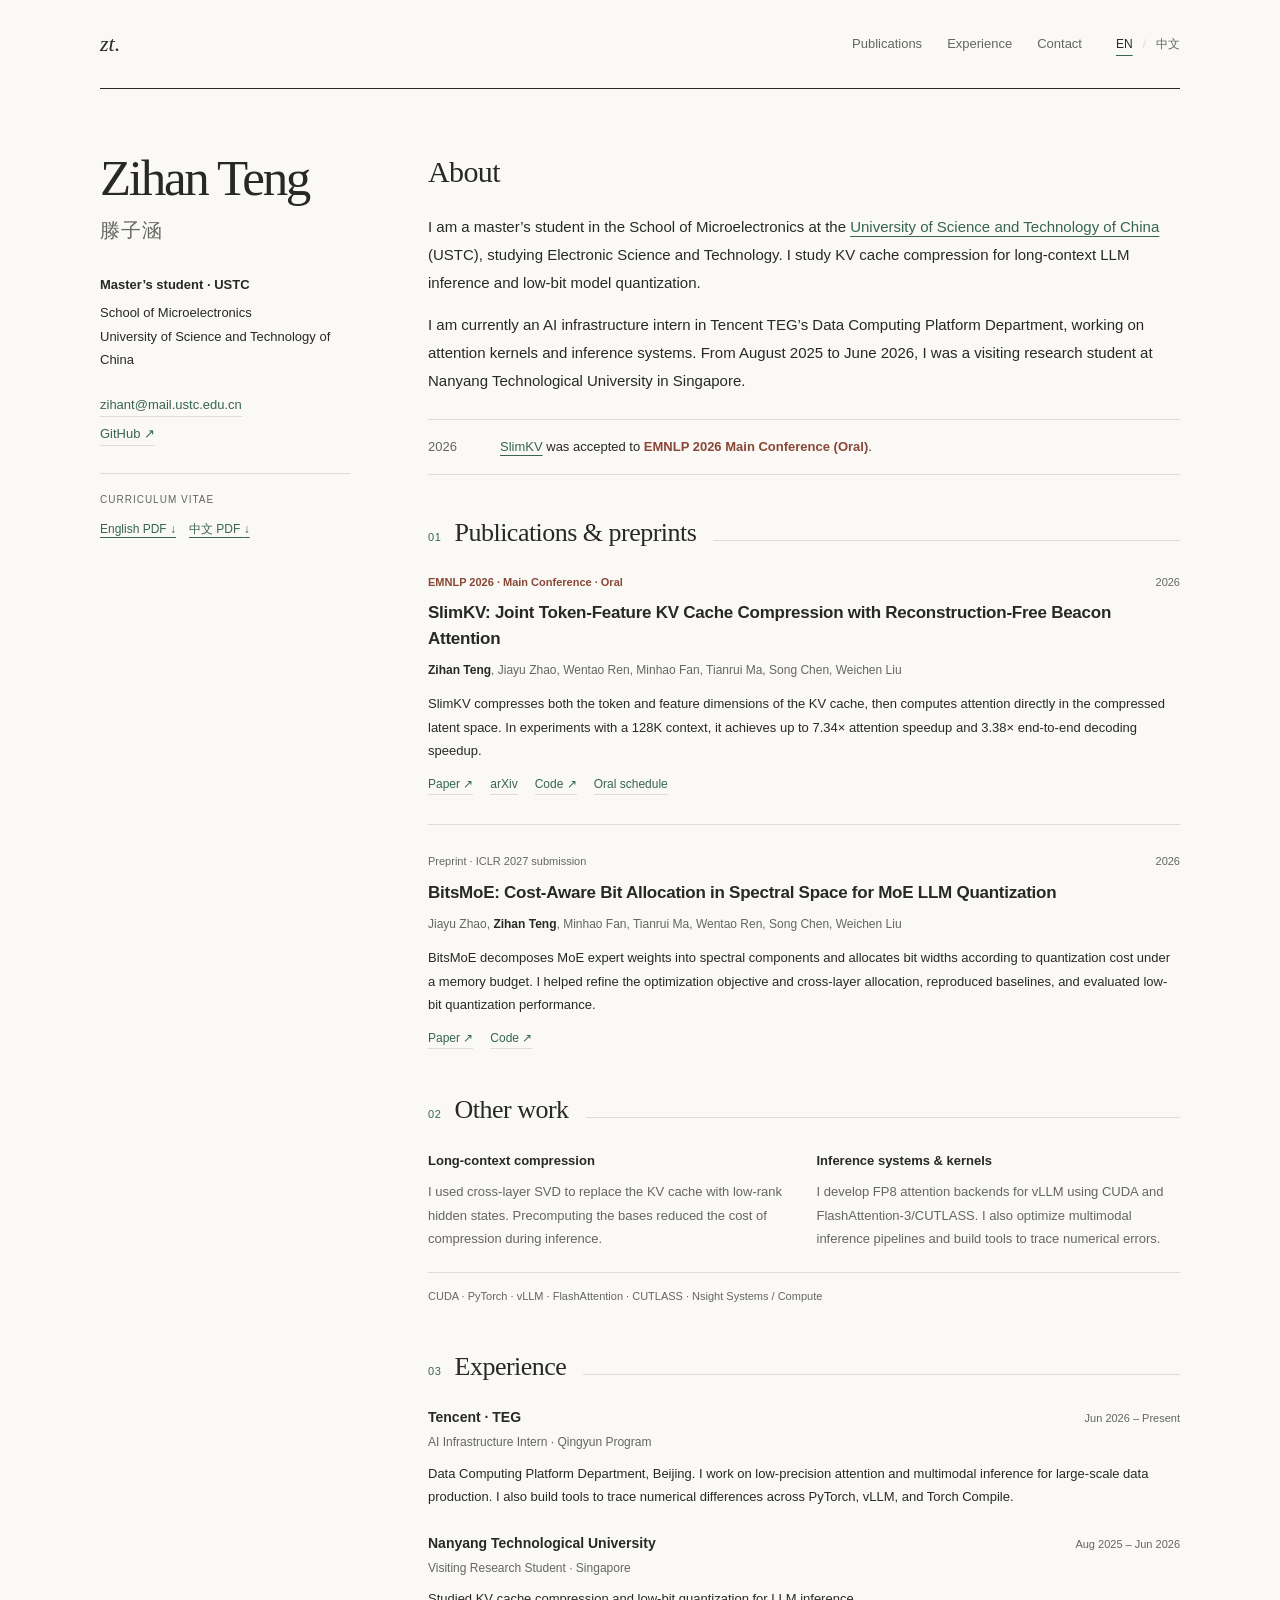
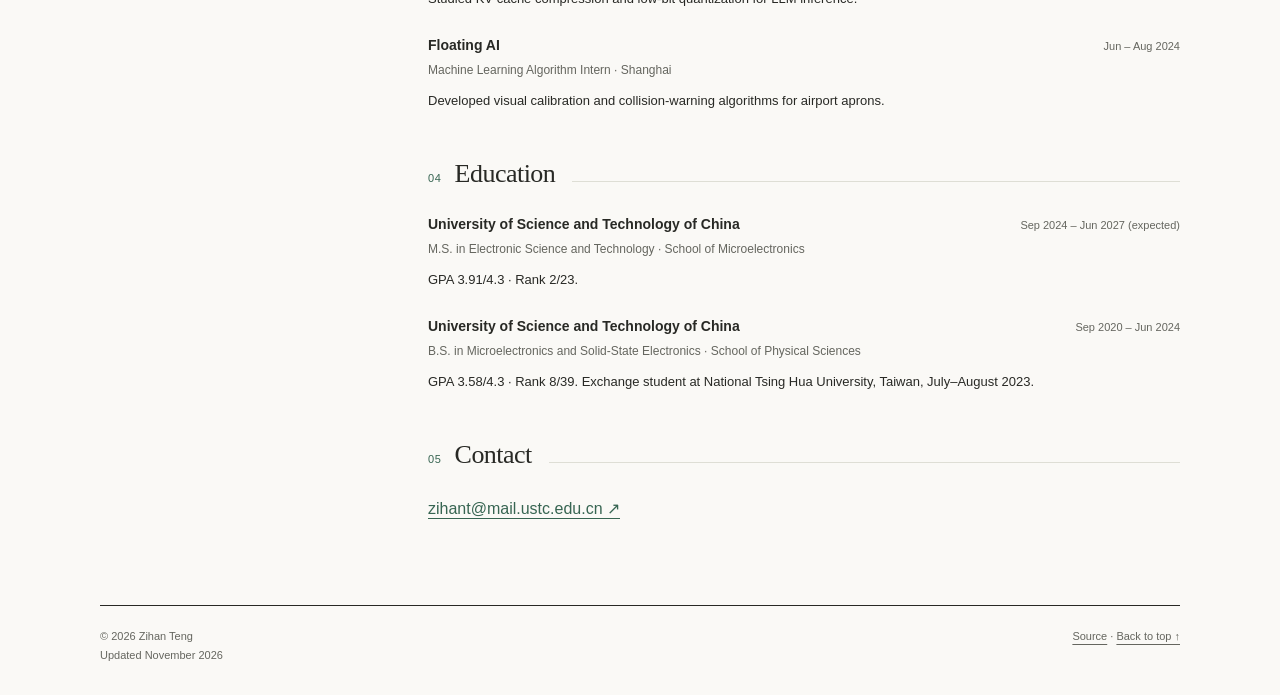
==== commit b9467f14: "Simplify bilingual homepage copy and remove promotional slogans" ====
--- a/index.html
+++ b/index.html
@@ -5,13 +5,13 @@
 <meta name="viewport" content="width=device-width, initial-scale=1">
 <meta name="description" content="Zihan Teng, master’s student at USTC. Research in efficient LLM inference, KV cache compression, quantization, and GPU systems. First author of SlimKV, EMNLP 2026 Oral.">
 <meta name="theme-color" content="#faf9f6">
-<title>Zihan Teng | Efficient LLM Inference</title>
+<title>Zihan Teng</title>
 <link rel="canonical" href="https://strandding.github.io/">
 <link rel="alternate" hreflang="en" href="https://strandding.github.io/">
 <link rel="alternate" hreflang="zh-CN" href="https://strandding.github.io/zh/">
 <link rel="alternate" hreflang="x-default" href="https://strandding.github.io/">
 <meta property="og:type" content="website">
-<meta property="og:title" content="Zihan Teng | Efficient LLM Inference">
+<meta property="og:title" content="Zihan Teng">
 <meta property="og:description" content="Zihan Teng, master’s student at USTC. Research in efficient LLM inference, KV cache compression, quantization, and GPU systems. First author of SlimKV, EMNLP 2026 Oral.">
 <meta property="og:url" content="https://strandding.github.io/">
 <meta property="og:locale" content="en_US">
@@ -31,37 +31,35 @@
 </header>
 <div class="layout">
 <aside class="profile" aria-label="Personal profile">
-<p class="overline">Algorithms · Systems · Kernels</p>
 <h1>Zihan Teng</h1>
 <p class="alternate-name" lang="zh-CN">滕子涵</p>
 <p class="affiliation"><span class="role">Master’s student · USTC</span>School of Microelectronics<br>University of Science and Technology of China</p>
 <div class="profile-links"><a href="mailto:zihant@mail.ustc.edu.cn">zihant@mail.ustc.edu.cn</a><a href="https://github.com/Strandding">GitHub <span aria-hidden="true">↗</span></a></div>
 <div class="cv-links"><span class="label">Curriculum vitae</span><a href="./assets/Zihan_Teng_CV_EN.pdf" download="Zihan_Teng_CV_EN.pdf" lang="en">English PDF <span aria-hidden="true">↓</span></a><a href="./assets/Zihan_Teng_CV_ZH.pdf" download="Zihan_Teng_CV_ZH.pdf" lang="zh-CN">中文 PDF <span aria-hidden="true">↓</span></a></div>
-<div class="research-note" aria-hidden="true"><svg viewBox="0 0 134 36" fill="none"><path d="M0 6h24M0 18h24M0 30h24M40 6h18M40 18h18M40 30h18M74 12h14M74 24h14M104 18h30" stroke="currentColor" stroke-width="1.5"/><path d="m124 13 9 5-9 5" stroke="currentColor"/></svg>Fewer bytes. Less computation.<br>The same ambition.</div>
 </aside>
 <main class="content" id="main">
-<section class="intro" aria-labelledby="intro-title"><h2 id="intro-title">Efficient inference,<br>from algorithms to kernels.</h2><p>I am a master’s student at the <a href="https://www.ustc.edu.cn/">University of Science and Technology of China</a> (USTC), studying Electronic Science and Technology. I work on making large language models more efficient, with a focus on long-context inference and the systems that support it.</p><p>My research spans KV cache compression, low-bit quantization, and GPU kernel optimization. I am currently an AI infrastructure intern at Tencent TEG, and was a visiting research student at Nanyang Technological University from August 2025 to June 2026.</p><p class="interests"><strong>Research interests</strong> &nbsp; Long-context LLMs / Model compression / GPU systems</p><div class="news"><time datetime="2026">2026</time><p><a href="https://aclanthology.org/2026.emnlp-main.983/">SlimKV</a> was accepted to <strong>EMNLP 2026 Main Conference (Oral)</strong>.</p></div></section>
+<section class="intro" aria-labelledby="intro-title"><h2 id="intro-title">About</h2><p>I am a master’s student in the School of Microelectronics at the <a href="https://www.ustc.edu.cn/">University of Science and Technology of China</a> (USTC), studying Electronic Science and Technology. I study KV cache compression for long-context LLM inference and low-bit model quantization.</p><p>I am currently an AI infrastructure intern in Tencent TEG’s Data Computing Platform Department, working on attention kernels and inference systems. From August 2025 to June 2026, I was a visiting research student at Nanyang Technological University in Singapore.</p><div class="news"><time datetime="2026">2026</time><p><a href="https://aclanthology.org/2026.emnlp-main.983/">SlimKV</a> was accepted to <strong>EMNLP 2026 Main Conference (Oral)</strong>.</p></div></section>
 <section class="section" id="publications"><div class="section-heading"><span class="number" aria-hidden="true">01</span><h2>Publications & preprints</h2></div>
 <article class="publication">
 <div class="publication-header"><span class="venue">EMNLP 2026 · Main Conference · Oral</span><span>2026</span></div>
 <h3 lang="en"><a href="https://aclanthology.org/2026.emnlp-main.983/">SlimKV: Joint Token-Feature KV Cache Compression with Reconstruction-Free Beacon Attention</a></h3>
-<p class="authors" lang="en"><strong>Zihan Teng</strong>, Jiayu Zhao, Wentao Ren, Minhao Fan, Tianrui Ma, Song Chen, Weichen Liu</p><p class="abstract">Joint token and feature compression for long-context LLMs, with attention computed directly in a compressed latent space. At 128K context, SlimKV achieves up to 7.34× attention speedup and 3.38× end-to-end decoding speedup.</p>
+<p class="authors" lang="en"><strong>Zihan Teng</strong>, Jiayu Zhao, Wentao Ren, Minhao Fan, Tianrui Ma, Song Chen, Weichen Liu</p><p class="abstract">SlimKV compresses both the token and feature dimensions of the KV cache, then computes attention directly in the compressed latent space. In experiments with a 128K context, it achieves up to 7.34× attention speedup and 3.38× end-to-end decoding speedup.</p>
 <div class="paper-links"><a href="https://aclanthology.org/2026.emnlp-main.983/">Paper <span aria-hidden="true">↗</span></a><a href="https://arxiv.org/abs/2610.02953">arXiv</a><a href="https://github.com/Strandding/SlimKV">Code <span aria-hidden="true">↗</span></a><a href="https://docs.google.com/spreadsheets/d/1aXGTy_7Xeh-OXIs3iJSbDpUsZ6YhbfA76b17kBZH0Yk/edit?gid=943432490&amp;range=A1047:L1047">Oral schedule</a></div>
 </article>
 <article class="publication">
 <div class="publication-header"><span>Preprint · ICLR 2027 submission</span><span>2026</span></div>
 <h3 lang="en"><a href="https://arxiv.org/abs/2606.00079">BitsMoE: Cost-Aware Bit Allocation in Spectral Space for MoE LLM Quantization</a></h3>
-<p class="authors" lang="en">Jiayu Zhao, <strong>Zihan Teng</strong>, Minhao Fan, Tianrui Ma, Wentao Ren, Song Chen, Weichen Liu</p><p class="abstract">Fine-grained spectral quantization with cost-aware bit allocation for MoE models. My contributions include refining the optimization objective and cross-layer allocation, reproducing baselines, and evaluating low-bit performance.</p>
+<p class="authors" lang="en">Jiayu Zhao, <strong>Zihan Teng</strong>, Minhao Fan, Tianrui Ma, Wentao Ren, Song Chen, Weichen Liu</p><p class="abstract">BitsMoE decomposes MoE expert weights into spectral components and allocates bit widths according to quantization cost under a memory budget. I helped refine the optimization objective and cross-layer allocation, reproduced baselines, and evaluated low-bit quantization performance.</p>
 <div class="paper-links"><a href="https://arxiv.org/abs/2606.00079">Paper <span aria-hidden="true">↗</span></a><a href="https://github.com/zjiayu064/BitsMoE">Code <span aria-hidden="true">↗</span></a></div>
 </article>
 </section>
-<section class="section" id="research"><div class="section-heading"><span class="number" aria-hidden="true">02</span><h2>Research & engineering</h2></div><div class="practice"><div><h3>Long-context compression</h3><p>Beyond SlimKV, I explored low-rank hidden-state compression with cross-layer SVD and offline basis precomputation, reducing KV memory and compression overhead.</p></div><div><h3>Inference systems & kernels</h3><p>I build FP8 attention backends for vLLM with CUDA and FlashAttention-3/CUTLASS, optimize multimodal inference pipelines, and develop tools for numerical debugging.</p></div></div><p class="tools">CUDA · PyTorch · vLLM · FlashAttention · CUTLASS · Nsight Systems / Compute</p></section>
-<section class="section" id="experience"><div class="section-heading"><span class="number" aria-hidden="true">03</span><h2>Experience</h2></div><article class="entry"><div class="entry-title"><h3>Tencent · TEG</h3><span class="date">Jun 2026 – Present</span></div><p class="role">AI Infrastructure Intern · Qingyun Program</p><p>Data Computing Platform Department, Beijing. Work on low-precision attention, multimodal inference, and automated numerical debugging for large-scale data production.</p></article>
-<article class="entry"><div class="entry-title"><h3>Nanyang Technological University</h3><span class="date">Aug 2025 – Jun 2026</span></div><p class="role">Visiting Research Student · Singapore</p><p>Research on efficient LLM inference, long-context compression, and model quantization.</p></article>
-<article class="entry"><div class="entry-title"><h3>Floating AI</h3><span class="date">Jun – Aug 2024</span></div><p class="role">Machine Learning Algorithm Intern · Shanghai</p><p>Developed visual calibration and dynamic collision-warning algorithms for airport apron scenarios.</p></article></section>
+<section class="section" id="research"><div class="section-heading"><span class="number" aria-hidden="true">02</span><h2>Other work</h2></div><div class="practice"><div><h3>Long-context compression</h3><p>I used cross-layer SVD to replace the KV cache with low-rank hidden states. Precomputing the bases reduced the cost of compression during inference.</p></div><div><h3>Inference systems & kernels</h3><p>I develop FP8 attention backends for vLLM using CUDA and FlashAttention-3/CUTLASS. I also optimize multimodal inference pipelines and build tools to trace numerical errors.</p></div></div><p class="tools">CUDA · PyTorch · vLLM · FlashAttention · CUTLASS · Nsight Systems / Compute</p></section>
+<section class="section" id="experience"><div class="section-heading"><span class="number" aria-hidden="true">03</span><h2>Experience</h2></div><article class="entry"><div class="entry-title"><h3>Tencent · TEG</h3><span class="date">Jun 2026 – Present</span></div><p class="role">AI Infrastructure Intern · Qingyun Program</p><p>Data Computing Platform Department, Beijing. I work on low-precision attention and multimodal inference for large-scale data production. I also build tools to trace numerical differences across PyTorch, vLLM, and Torch Compile.</p></article>
+<article class="entry"><div class="entry-title"><h3>Nanyang Technological University</h3><span class="date">Aug 2025 – Jun 2026</span></div><p class="role">Visiting Research Student · Singapore</p><p>Studied KV cache compression and low-bit quantization for LLM inference.</p></article>
+<article class="entry"><div class="entry-title"><h3>Floating AI</h3><span class="date">Jun – Aug 2024</span></div><p class="role">Machine Learning Algorithm Intern · Shanghai</p><p>Developed visual calibration and collision-warning algorithms for airport aprons.</p></article></section>
 <section class="section" id="education"><div class="section-heading"><span class="number" aria-hidden="true">04</span><h2>Education</h2></div><article class="entry"><div class="entry-title"><h3>University of Science and Technology of China</h3><span class="date">Sep 2024 – Jun 2027 (expected)</span></div><p class="role">M.S. in Electronic Science and Technology · School of Microelectronics</p><p>GPA 3.91/4.3 · Rank 2/23.</p></article>
 <article class="entry"><div class="entry-title"><h3>University of Science and Technology of China</h3><span class="date">Sep 2020 – Jun 2024</span></div><p class="role">B.S. in Microelectronics and Solid-State Electronics · School of Physical Sciences</p><p>GPA 3.58/4.3 · Rank 8/39. Exchange student at National Tsing Hua University, Taiwan, July–August 2023.</p></article></section>
-<section class="section contact" id="contact"><div class="section-heading"><span class="number" aria-hidden="true">05</span><h2>Get in touch</h2></div><p>I welcome conversations about efficient LLM inference, long-context systems, quantization, and GPU kernels. The best way to reach me is by email.</p><a href="mailto:zihant@mail.ustc.edu.cn">zihant@mail.ustc.edu.cn <span aria-hidden="true">↗</span></a></section>
+<section class="section contact" id="contact"><div class="section-heading"><span class="number" aria-hidden="true">05</span><h2>Contact</h2></div><a href="mailto:zihant@mail.ustc.edu.cn">zihant@mail.ustc.edu.cn <span aria-hidden="true">↗</span></a></section>
 </main>
 </div>
 <footer class="footer"><span>© 2026 Zihan Teng<br>Updated November 2026</span><span><a href="https://github.com/Strandding/strandding.github.io">Source</a> · <a href="#top">Back to top ↑</a></span></footer>
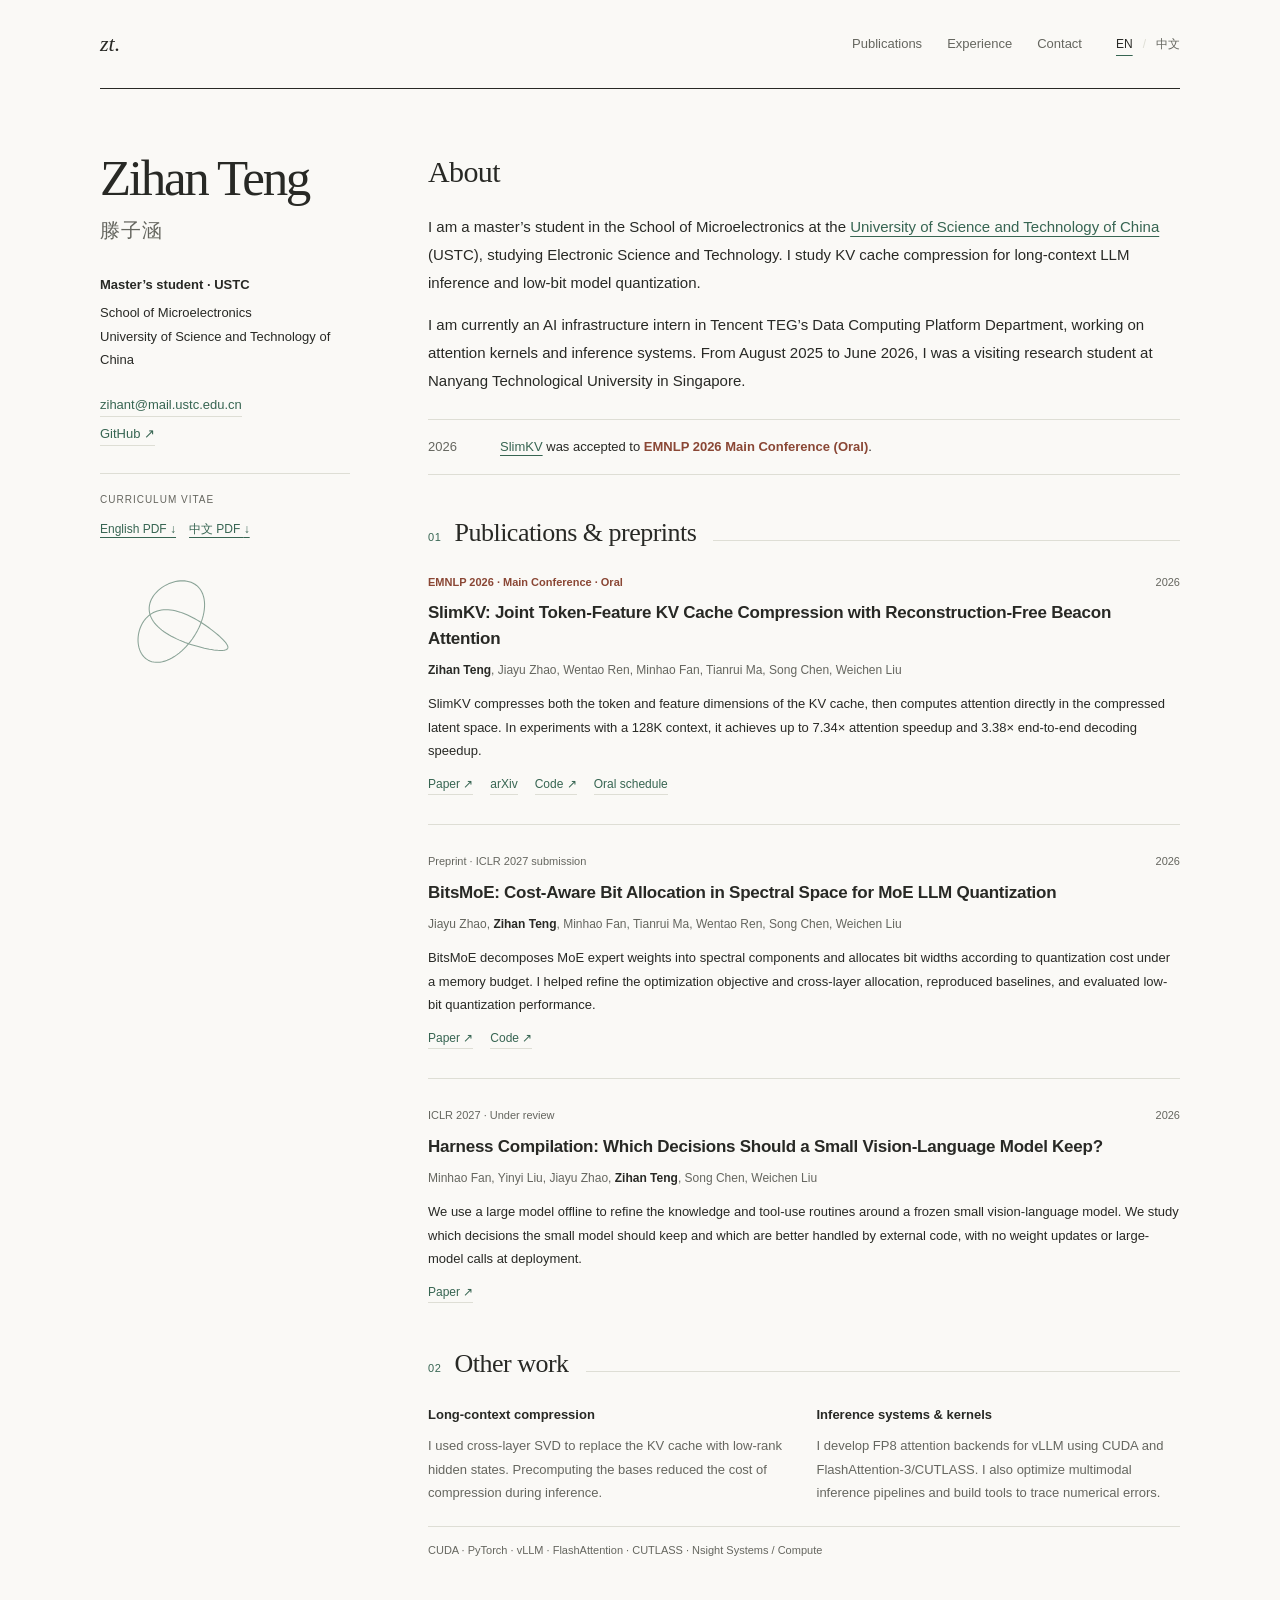
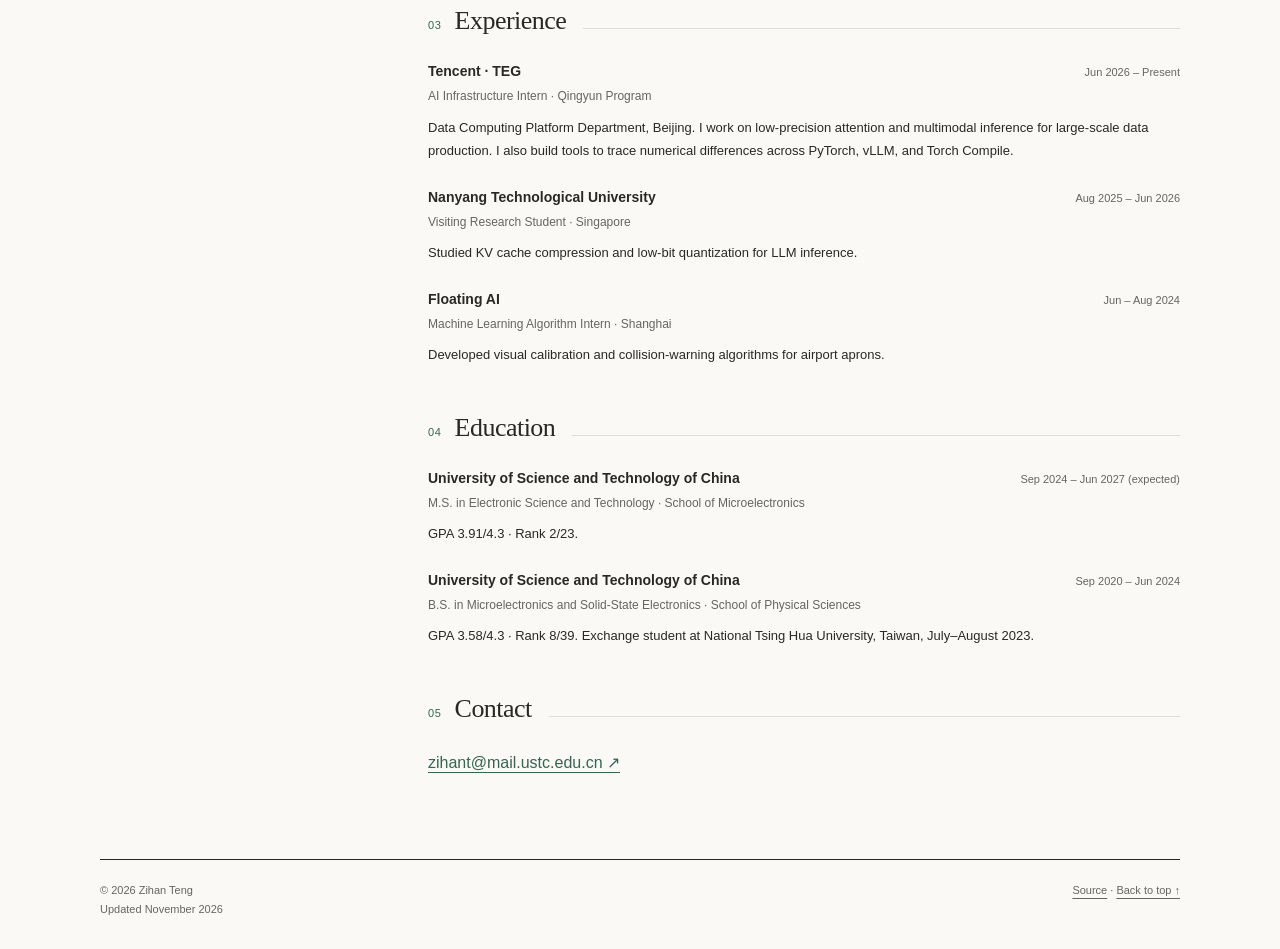
==== commit 5d2d3d58: "Add Harness Compilation and a subtle pointer-responsive sidebar drawing" ====
--- a/index.html
+++ b/index.html
@@ -36,6 +36,7 @@
 <p class="affiliation"><span class="role">Master’s student · USTC</span>School of Microelectronics<br>University of Science and Technology of China</p>
 <div class="profile-links"><a href="mailto:zihant@mail.ustc.edu.cn">zihant@mail.ustc.edu.cn</a><a href="https://github.com/Strandding">GitHub <span aria-hidden="true">↗</span></a></div>
 <div class="cv-links"><span class="label">Curriculum vitae</span><a href="./assets/Zihan_Teng_CV_EN.pdf" download="Zihan_Teng_CV_EN.pdf" lang="en">English PDF <span aria-hidden="true">↓</span></a><a href="./assets/Zihan_Teng_CV_ZH.pdf" download="Zihan_Teng_CV_ZH.pdf" lang="zh-CN">中文 PDF <span aria-hidden="true">↓</span></a></div>
+<svg class="motion-mark" data-motion-mark viewBox="0 0 160 108" aria-hidden="true" focusable="false"><path d="M77.69,39.39 L80.14,40.13 L82.60,41.00 L85.07,41.97 L87.54,43.03 L90.00,44.19 L92.45,45.43 L94.88,46.74 L97.28,48.11 L99.64,49.53 L101.96,51.00 L104.23,52.49 L106.45,54.00 L108.59,55.52 L110.67,57.05 L112.66,58.57 L114.56,60.07 L116.37,61.55 L118.07,63.00 L119.66,64.40 L121.13,65.77 L122.47,67.08 L123.68,68.34 L124.75,69.53 L125.67,70.66 L126.44,71.73 L127.06,72.72 L127.51,73.63 L127.80,74.47 L127.91,75.23 L127.85,75.91 L127.62,76.52 L127.22,77.04 L126.63,77.48 L125.87,77.84 L124.93,78.12 L123.82,78.32 L122.54,78.44 L121.10,78.48 L119.49,78.45 L117.73,78.34 L115.82,78.16 L113.77,77.90 L111.59,77.57 L109.29,77.17 L106.87,76.69 L104.36,76.15 L101.76,75.53 L99.08,74.85 L96.34,74.09 L93.55,73.27 L90.73,72.38 L87.90,71.42 L85.05,70.39 L82.23,69.29 L79.42,68.12 L76.66,66.89 L73.96,65.59 L71.33,64.23 L68.79,62.80 L66.36,61.30 L64.04,59.75 L61.84,58.13 L59.80,56.46 L57.90,54.73 L56.17,52.95 L54.61,51.11 L53.24,49.24 L52.05,47.32 L51.07,45.37 L50.28,43.38 L49.70,41.38 L49.33,39.36 L49.17,37.32 L49.22,35.29 L49.47,33.26 L49.93,31.25 L50.59,29.26 L51.44,27.31 L52.48,25.40 L53.69,23.54 L55.08,21.75 L56.62,20.03 L58.31,18.39 L60.14,16.85 L62.08,15.42 L64.13,14.10 L66.27,12.91 L68.49,11.85 L70.76,10.93 L73.07,10.17 L75.41,9.57 L77.76,9.14 L80.10,8.87 L82.42,8.79 L84.69,8.89 L86.91,9.18 L89.05,9.66 L91.11,10.33 L93.06,11.19 L94.89,12.24 L96.60,13.48 L98.16,14.90 L99.58,16.50 L100.83,18.27 L101.91,20.21 L102.82,22.31 L103.54,24.56 L104.08,26.95 L104.42,29.46 L104.58,32.08 L104.54,34.81 L104.30,37.62 L103.88,40.51 L103.26,43.44 L102.47,46.42 L101.49,49.42 L100.34,52.43 L99.03,55.42 L97.57,58.38 L95.95,61.30 L94.20,64.16 L92.33,66.94 L90.34,69.63 L88.25,72.20 L86.07,74.65 L83.82,76.96 L81.50,79.12 L79.14,81.11 L76.74,82.93 L74.32,84.57 L71.89,86.01 L69.47,87.26 L67.07,88.30 L64.69,89.13 L62.36,89.74 L60.09,90.15 L57.88,90.34 L55.74,90.31 L53.70,90.08 L51.75,89.64 L49.90,89.01 L48.17,88.18 L46.56,87.17 L45.07,85.99 L43.72,84.64 L42.50,83.14 L41.43,81.51 L40.49,79.75 L39.71,77.88 L39.07,75.91 L38.58,73.87 L38.25,71.76 L38.06,69.60 L38.02,67.41 L38.13,65.20 L38.38,63.00 L38.78,60.80 L39.32,58.64 L40.00,56.52 L40.81,54.47 L41.75,52.48 L42.82,50.59 L44.00,48.78 L45.31,47.09 L46.72,45.52 L48.25,44.07 L49.87,42.76 L51.59,41.59 L53.40,40.57 L55.30,39.70 L57.28,38.98 L59.33,38.42 L61.45,38.01 L63.63,37.76 L65.86,37.67 L68.15,37.73 L70.49,37.93 L72.86,38.28 L75.26,38.77 L77.69,39.39 Z"/></svg>
 </aside>
 <main class="content" id="main">
 <section class="intro" aria-labelledby="intro-title"><h2 id="intro-title">About</h2><p>I am a master’s student in the School of Microelectronics at the <a href="https://www.ustc.edu.cn/">University of Science and Technology of China</a> (USTC), studying Electronic Science and Technology. I study KV cache compression for long-context LLM inference and low-bit model quantization.</p><p>I am currently an AI infrastructure intern in Tencent TEG’s Data Computing Platform Department, working on attention kernels and inference systems. From August 2025 to June 2026, I was a visiting research student at Nanyang Technological University in Singapore.</p><div class="news"><time datetime="2026">2026</time><p><a href="https://aclanthology.org/2026.emnlp-main.983/">SlimKV</a> was accepted to <strong>EMNLP 2026 Main Conference (Oral)</strong>.</p></div></section>
@@ -52,6 +53,12 @@
 <p class="authors" lang="en">Jiayu Zhao, <strong>Zihan Teng</strong>, Minhao Fan, Tianrui Ma, Wentao Ren, Song Chen, Weichen Liu</p><p class="abstract">BitsMoE decomposes MoE expert weights into spectral components and allocates bit widths according to quantization cost under a memory budget. I helped refine the optimization objective and cross-layer allocation, reproduced baselines, and evaluated low-bit quantization performance.</p>
 <div class="paper-links"><a href="https://arxiv.org/abs/2606.00079">Paper <span aria-hidden="true">↗</span></a><a href="https://github.com/zjiayu064/BitsMoE">Code <span aria-hidden="true">↗</span></a></div>
 </article>
+<article class="publication">
+<div class="publication-header"><span>ICLR 2027 · Under review</span><span>2026</span></div>
+<h3 lang="en"><a href="https://arxiv.org/abs/2610.11231">Harness Compilation: Which Decisions Should a Small Vision-Language Model Keep?</a></h3>
+<p class="authors" lang="en">Minhao Fan, Yinyi Liu, Jiayu Zhao, <strong>Zihan Teng</strong>, Song Chen, Weichen Liu</p><p class="abstract">We use a large model offline to refine the knowledge and tool-use routines around a frozen small vision-language model. We study which decisions the small model should keep and which are better handled by external code, with no weight updates or large-model calls at deployment.</p>
+<div class="paper-links"><a href="https://arxiv.org/abs/2610.11231">Paper <span aria-hidden="true">↗</span></a></div>
+</article>
 </section>
 <section class="section" id="research"><div class="section-heading"><span class="number" aria-hidden="true">02</span><h2>Other work</h2></div><div class="practice"><div><h3>Long-context compression</h3><p>I used cross-layer SVD to replace the KV cache with low-rank hidden states. Precomputing the bases reduced the cost of compression during inference.</p></div><div><h3>Inference systems & kernels</h3><p>I develop FP8 attention backends for vLLM using CUDA and FlashAttention-3/CUTLASS. I also optimize multimodal inference pipelines and build tools to trace numerical errors.</p></div></div><p class="tools">CUDA · PyTorch · vLLM · FlashAttention · CUTLASS · Nsight Systems / Compute</p></section>
 <section class="section" id="experience"><div class="section-heading"><span class="number" aria-hidden="true">03</span><h2>Experience</h2></div><article class="entry"><div class="entry-title"><h3>Tencent · TEG</h3><span class="date">Jun 2026 – Present</span></div><p class="role">AI Infrastructure Intern · Qingyun Program</p><p>Data Computing Platform Department, Beijing. I work on low-precision attention and multimodal inference for large-scale data production. I also build tools to trace numerical differences across PyTorch, vLLM, and Torch Compile.</p></article>
@@ -64,5 +71,6 @@
 </div>
 <footer class="footer"><span>© 2026 Zihan Teng<br>Updated November 2026</span><span><a href="https://github.com/Strandding/strandding.github.io">Source</a> · <a href="#top">Back to top ↑</a></span></footer>
 </div>
+<script type="module" src="./assets/motion.js"></script>
 </body>
 </html>
--- a/assets/style.css
+++ b/assets/style.css
@@ -31,6 +31,9 @@
 .cv-links{margin-top:27px;padding-top:17px;border-top:1px solid var(--line);font-size:12px}
 .cv-links .label{display:block;color:var(--muted);font-size:10px;letter-spacing:.1em;text-transform:uppercase;margin-bottom:7px}
 .cv-links a{display:inline-block;padding:4px 0;margin-right:13px}
+.motion-mark{display:block;width:160px;height:108px;margin:29px 0 0;overflow:visible;color:var(--accent);opacity:.58;pointer-events:none}
+.motion-mark path{fill:none;stroke:currentColor;stroke-width:1.05;stroke-linecap:round;stroke-linejoin:round}
+@media print{.motion-mark{display:none}}
 .research-note{margin:44px 0 0;padding-top:16px;border-top:1px solid var(--line);color:var(--muted);font:italic 15px/1.7 var(--serif)}
 .research-note svg{display:block;width:134px;height:36px;margin-bottom:12px;color:var(--accent)}
 .content{min-width:0;padding-bottom:38px}
@@ -83,5 +86,7 @@
 @media(min-width:1250px){.page{width:1080px}.layout{grid-template-columns:250px minmax(0,1fr);gap:78px}}
 @media(max-width:900px){.page{width:calc(100% - 56px)}.layout{grid-template-columns:205px minmax(0,1fr);gap:35px}h1{font-size:45px}.top-right{gap:25px}.top-nav{gap:18px}.entry-title{display:block}.entry-title .date{display:block;margin-top:3px}.practice{grid-template-columns:1fr;gap:20px}}
 @media(max-width:680px){html{scroll-padding-top:18px}.page{width:calc(100% - 40px)}.topbar{min-height:70px}.top-nav{display:none}.layout{display:block;padding-top:37px}.profile{position:static;margin-bottom:32px}.profile .overline{margin-bottom:14px;font-size:10px}h1{font-size:46px;margin-bottom:9px}.alternate-name{font-size:18px;margin-bottom:18px}.affiliation{font-size:13px;margin-bottom:13px}.profile-links{flex-direction:row;flex-wrap:wrap;gap:18px}.cv-links{margin-top:16px;padding-top:12px;display:flex;align-items:baseline;gap:14px}.cv-links .label{margin:0}.cv-links a{margin:0}.research-note{display:none}.intro{margin-bottom:35px}.intro h2{font-size:27px;margin-bottom:17px}.intro p{font-size:14px}.news{grid-template-columns:49px 1fr;gap:10px;margin-top:20px}.section{margin-bottom:35px}.section-heading{margin-bottom:22px}.section-heading h2{font-size:24px}.publication-header{gap:12px}.publication h3{font-size:16px}.entry-title{display:flex;flex-wrap:wrap;gap:3px 18px}.entry-title .date{margin:0}.footer{font-size:10px;align-items:flex-start}.footer span:last-child{text-align:right}.content{padding-bottom:5px}html[lang='zh-CN'] h1{font-size:42px}html[lang='zh-CN'] .intro h2{font-size:25px}}
+@media(max-width:680px){.profile{position:relative;top:auto}.motion-mark{position:absolute;top:0;right:0;width:110px;height:75px;margin:0}}
+@media(max-width:420px){.motion-mark{display:none}}
 @media(prefers-reduced-motion:reduce){html{scroll-behavior:auto}}
 @media print{body{background:white;font-size:11pt}.page{width:100%}.topbar,.research-note,.skip-link,.top-nav,.language{display:none}.layout{padding-top:0;grid-template-columns:175px minmax(0,1fr);gap:30px}.profile{position:static}h1{font-size:34px}.intro h2{font-size:23px}.section{break-inside:avoid;margin-bottom:24px}.publication,.entry{break-inside:avoid}a{color:inherit}.footer{padding-bottom:0}}
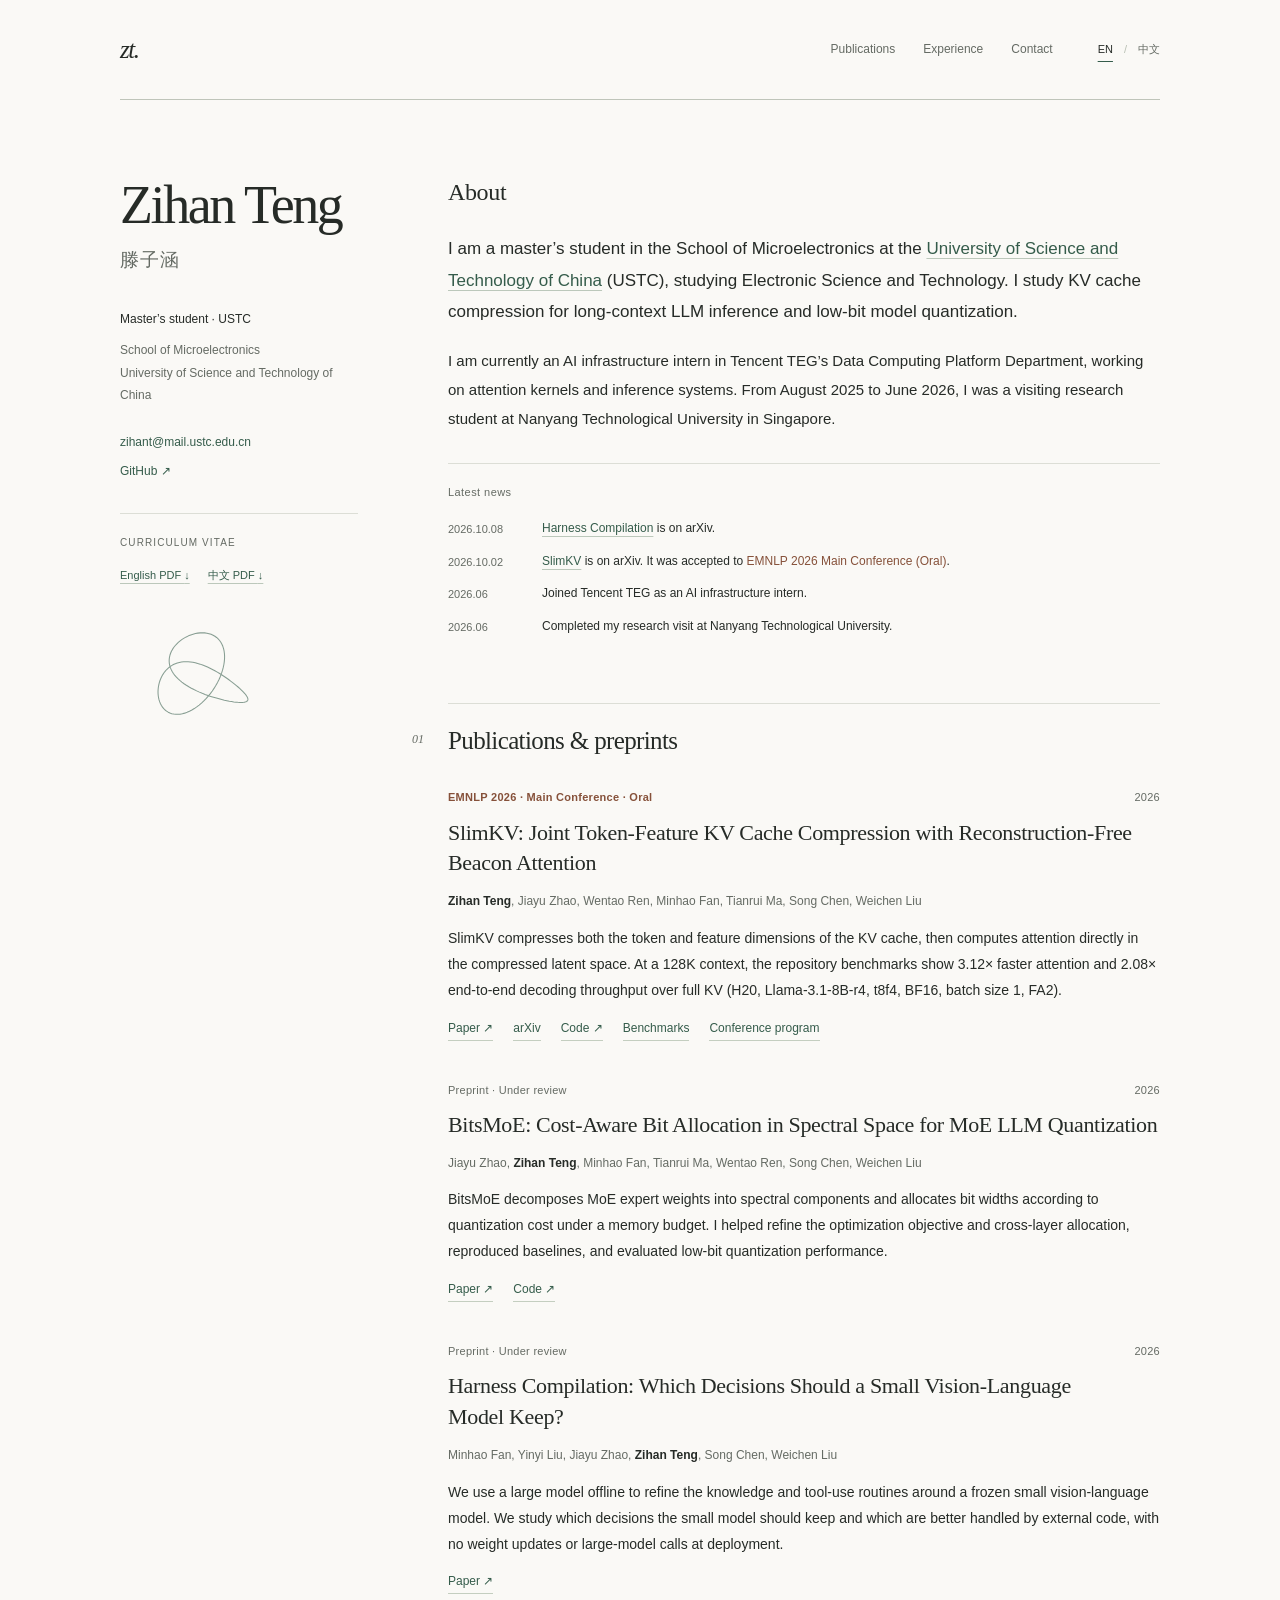
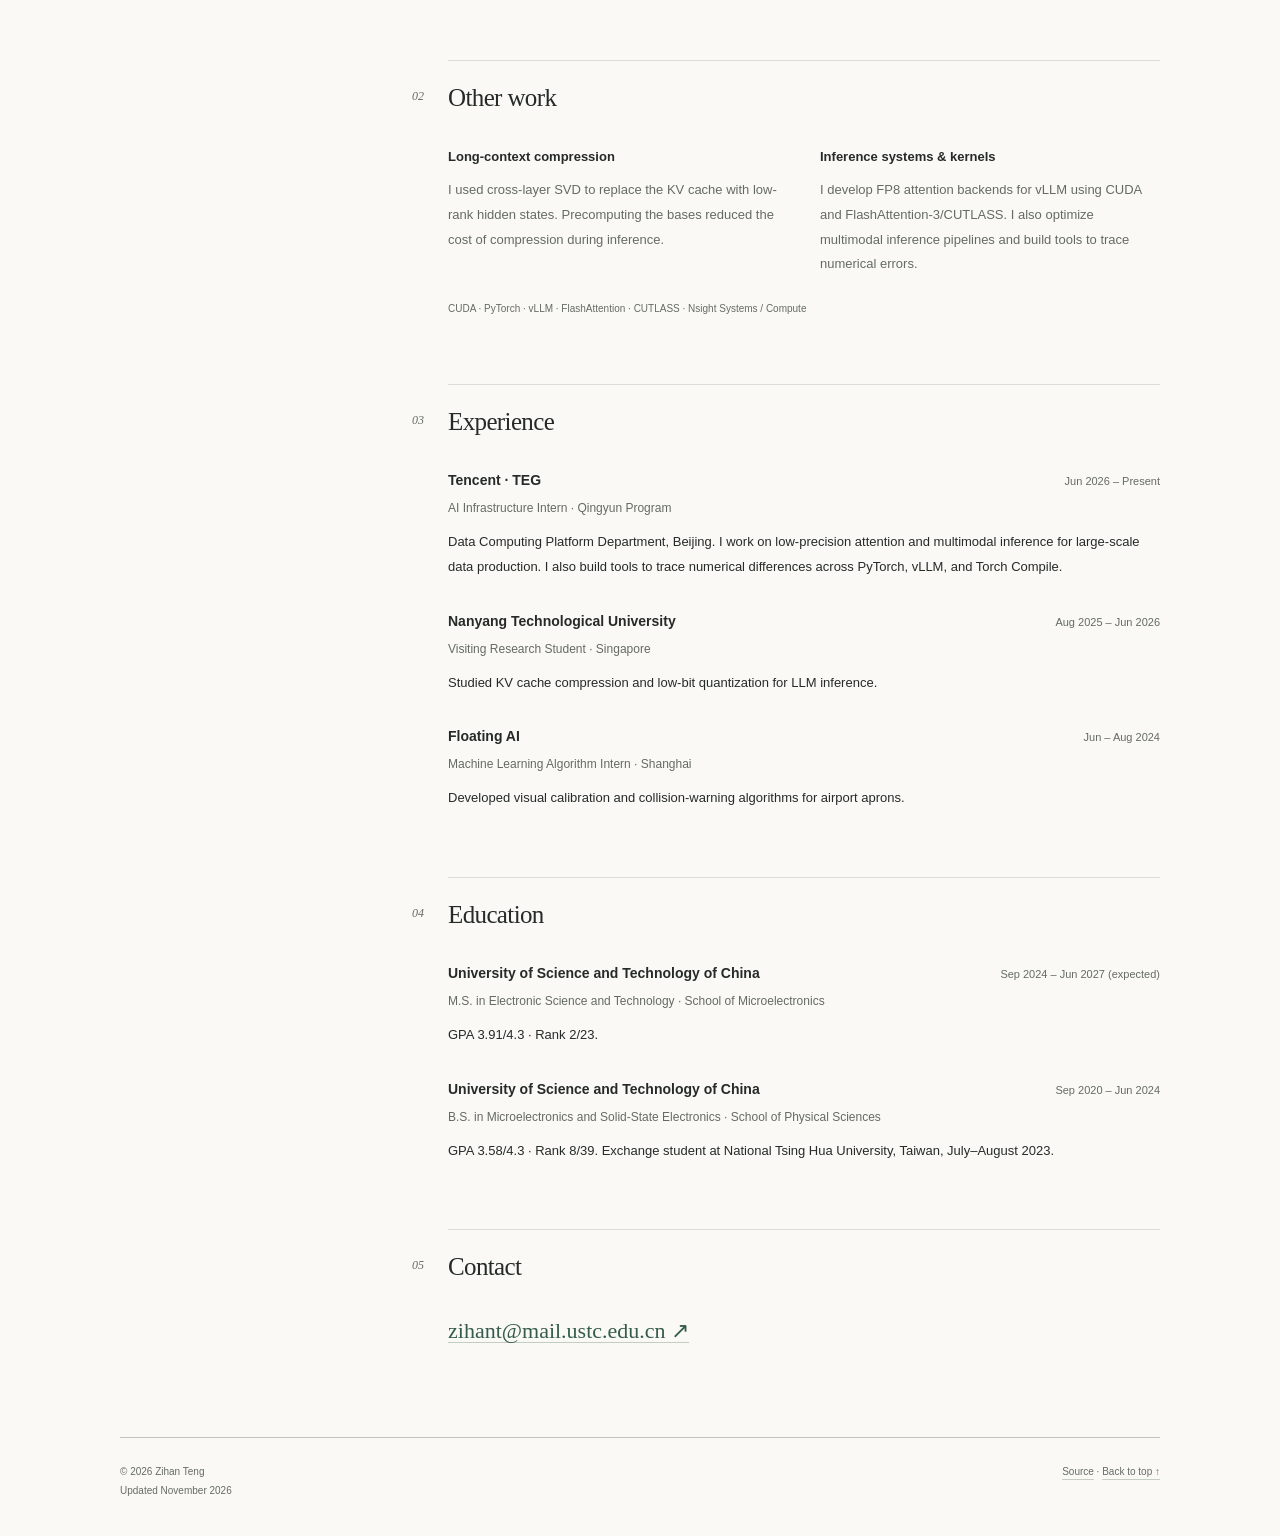
==== commit 4c99ccdc: "Unify submission labels, expand news, and update SlimKV benchmarks" ====
--- a/index.html
+++ b/index.html
@@ -39,22 +39,27 @@
 <svg class="motion-mark" data-motion-mark viewBox="0 0 160 108" aria-hidden="true" focusable="false"><path d="M77.69,39.39 L80.14,40.13 L82.60,41.00 L85.07,41.97 L87.54,43.03 L90.00,44.19 L92.45,45.43 L94.88,46.74 L97.28,48.11 L99.64,49.53 L101.96,51.00 L104.23,52.49 L106.45,54.00 L108.59,55.52 L110.67,57.05 L112.66,58.57 L114.56,60.07 L116.37,61.55 L118.07,63.00 L119.66,64.40 L121.13,65.77 L122.47,67.08 L123.68,68.34 L124.75,69.53 L125.67,70.66 L126.44,71.73 L127.06,72.72 L127.51,73.63 L127.80,74.47 L127.91,75.23 L127.85,75.91 L127.62,76.52 L127.22,77.04 L126.63,77.48 L125.87,77.84 L124.93,78.12 L123.82,78.32 L122.54,78.44 L121.10,78.48 L119.49,78.45 L117.73,78.34 L115.82,78.16 L113.77,77.90 L111.59,77.57 L109.29,77.17 L106.87,76.69 L104.36,76.15 L101.76,75.53 L99.08,74.85 L96.34,74.09 L93.55,73.27 L90.73,72.38 L87.90,71.42 L85.05,70.39 L82.23,69.29 L79.42,68.12 L76.66,66.89 L73.96,65.59 L71.33,64.23 L68.79,62.80 L66.36,61.30 L64.04,59.75 L61.84,58.13 L59.80,56.46 L57.90,54.73 L56.17,52.95 L54.61,51.11 L53.24,49.24 L52.05,47.32 L51.07,45.37 L50.28,43.38 L49.70,41.38 L49.33,39.36 L49.17,37.32 L49.22,35.29 L49.47,33.26 L49.93,31.25 L50.59,29.26 L51.44,27.31 L52.48,25.40 L53.69,23.54 L55.08,21.75 L56.62,20.03 L58.31,18.39 L60.14,16.85 L62.08,15.42 L64.13,14.10 L66.27,12.91 L68.49,11.85 L70.76,10.93 L73.07,10.17 L75.41,9.57 L77.76,9.14 L80.10,8.87 L82.42,8.79 L84.69,8.89 L86.91,9.18 L89.05,9.66 L91.11,10.33 L93.06,11.19 L94.89,12.24 L96.60,13.48 L98.16,14.90 L99.58,16.50 L100.83,18.27 L101.91,20.21 L102.82,22.31 L103.54,24.56 L104.08,26.95 L104.42,29.46 L104.58,32.08 L104.54,34.81 L104.30,37.62 L103.88,40.51 L103.26,43.44 L102.47,46.42 L101.49,49.42 L100.34,52.43 L99.03,55.42 L97.57,58.38 L95.95,61.30 L94.20,64.16 L92.33,66.94 L90.34,69.63 L88.25,72.20 L86.07,74.65 L83.82,76.96 L81.50,79.12 L79.14,81.11 L76.74,82.93 L74.32,84.57 L71.89,86.01 L69.47,87.26 L67.07,88.30 L64.69,89.13 L62.36,89.74 L60.09,90.15 L57.88,90.34 L55.74,90.31 L53.70,90.08 L51.75,89.64 L49.90,89.01 L48.17,88.18 L46.56,87.17 L45.07,85.99 L43.72,84.64 L42.50,83.14 L41.43,81.51 L40.49,79.75 L39.71,77.88 L39.07,75.91 L38.58,73.87 L38.25,71.76 L38.06,69.60 L38.02,67.41 L38.13,65.20 L38.38,63.00 L38.78,60.80 L39.32,58.64 L40.00,56.52 L40.81,54.47 L41.75,52.48 L42.82,50.59 L44.00,48.78 L45.31,47.09 L46.72,45.52 L48.25,44.07 L49.87,42.76 L51.59,41.59 L53.40,40.57 L55.30,39.70 L57.28,38.98 L59.33,38.42 L61.45,38.01 L63.63,37.76 L65.86,37.67 L68.15,37.73 L70.49,37.93 L72.86,38.28 L75.26,38.77 L77.69,39.39 Z"/></svg>
 </aside>
 <main class="content" id="main">
-<section class="intro" aria-labelledby="intro-title"><h2 id="intro-title">About</h2><p>I am a master’s student in the School of Microelectronics at the <a href="https://www.ustc.edu.cn/">University of Science and Technology of China</a> (USTC), studying Electronic Science and Technology. I study KV cache compression for long-context LLM inference and low-bit model quantization.</p><p>I am currently an AI infrastructure intern in Tencent TEG’s Data Computing Platform Department, working on attention kernels and inference systems. From August 2025 to June 2026, I was a visiting research student at Nanyang Technological University in Singapore.</p><div class="news"><time datetime="2026">2026</time><p><a href="https://aclanthology.org/2026.emnlp-main.983/">SlimKV</a> was accepted to <strong>EMNLP 2026 Main Conference (Oral)</strong>.</p></div></section>
+<section class="intro" aria-labelledby="intro-title"><h2 id="intro-title">About</h2><p>I am a master’s student in the School of Microelectronics at the <a href="https://www.ustc.edu.cn/">University of Science and Technology of China</a> (USTC), studying Electronic Science and Technology. I study KV cache compression for long-context LLM inference and low-bit model quantization.</p><p>I am currently an AI infrastructure intern in Tencent TEG’s Data Computing Platform Department, working on attention kernels and inference systems. From August 2025 to June 2026, I was a visiting research student at Nanyang Technological University in Singapore.</p><div class="news" aria-labelledby="news-title"><h3 id="news-title">Latest news</h3><ul>
+<li><time datetime="2026-10-08">2026.10.08</time><p><a href="https://arxiv.org/abs/2610.11231">Harness Compilation</a> is on arXiv.</p></li>
+<li><time datetime="2026-10-02">2026.10.02</time><p><a href="https://arxiv.org/abs/2610.02953">SlimKV</a> is on arXiv. It was accepted to <strong>EMNLP 2026 Main Conference (Oral)</strong>.</p></li>
+<li><time datetime="2026-06">2026.06</time><p>Joined Tencent TEG as an AI infrastructure intern.</p></li>
+<li><time datetime="2026-06">2026.06</time><p>Completed my research visit at Nanyang Technological University.</p></li>
+</ul></div></section>
 <section class="section" id="publications"><div class="section-heading"><span class="number" aria-hidden="true">01</span><h2>Publications & preprints</h2></div>
 <article class="publication">
 <div class="publication-header"><span class="venue">EMNLP 2026 · Main Conference · Oral</span><span>2026</span></div>
 <h3 lang="en"><a href="https://aclanthology.org/2026.emnlp-main.983/">SlimKV: Joint Token-Feature KV Cache Compression with Reconstruction-Free Beacon Attention</a></h3>
-<p class="authors" lang="en"><strong>Zihan Teng</strong>, Jiayu Zhao, Wentao Ren, Minhao Fan, Tianrui Ma, Song Chen, Weichen Liu</p><p class="abstract">SlimKV compresses both the token and feature dimensions of the KV cache, then computes attention directly in the compressed latent space. In experiments with a 128K context, it achieves up to 7.34× attention speedup and 3.38× end-to-end decoding speedup.</p>
-<div class="paper-links"><a href="https://aclanthology.org/2026.emnlp-main.983/">Paper <span aria-hidden="true">↗</span></a><a href="https://arxiv.org/abs/2610.02953">arXiv</a><a href="https://github.com/Strandding/SlimKV">Code <span aria-hidden="true">↗</span></a><a href="https://docs.google.com/spreadsheets/d/1aXGTy_7Xeh-OXIs3iJSbDpUsZ6YhbfA76b17kBZH0Yk/edit?gid=943432490&amp;range=A1047:L1047">Oral schedule</a></div>
+<p class="authors" lang="en"><strong>Zihan Teng</strong>, Jiayu Zhao, Wentao Ren, Minhao Fan, Tianrui Ma, Song Chen, Weichen Liu</p><p class="abstract">SlimKV compresses both the token and feature dimensions of the KV cache, then computes attention directly in the compressed latent space. At a 128K context, the repository benchmarks show 3.12× faster attention and 2.08× end-to-end decoding throughput over full KV (H20, Llama-3.1-8B-r4, t8f4, BF16, batch size 1, FA2).</p>
+<div class="paper-links"><a href="https://aclanthology.org/2026.emnlp-main.983/">Paper <span aria-hidden="true">↗</span></a><a href="https://arxiv.org/abs/2610.02953">arXiv</a><a href="https://github.com/Strandding/SlimKV">Code <span aria-hidden="true">↗</span></a><a href="https://github.com/Strandding/SlimKV#decode-speed">Benchmarks</a><a href="https://2026.emnlp.org/program/">Conference program</a></div>
 </article>
 <article class="publication">
-<div class="publication-header"><span>Preprint · ICLR 2027 submission</span><span>2026</span></div>
+<div class="publication-header"><span>Preprint · Under review</span><span>2026</span></div>
 <h3 lang="en"><a href="https://arxiv.org/abs/2606.00079">BitsMoE: Cost-Aware Bit Allocation in Spectral Space for MoE LLM Quantization</a></h3>
 <p class="authors" lang="en">Jiayu Zhao, <strong>Zihan Teng</strong>, Minhao Fan, Tianrui Ma, Wentao Ren, Song Chen, Weichen Liu</p><p class="abstract">BitsMoE decomposes MoE expert weights into spectral components and allocates bit widths according to quantization cost under a memory budget. I helped refine the optimization objective and cross-layer allocation, reproduced baselines, and evaluated low-bit quantization performance.</p>
 <div class="paper-links"><a href="https://arxiv.org/abs/2606.00079">Paper <span aria-hidden="true">↗</span></a><a href="https://github.com/zjiayu064/BitsMoE">Code <span aria-hidden="true">↗</span></a></div>
 </article>
 <article class="publication">
-<div class="publication-header"><span>ICLR 2027 · Under review</span><span>2026</span></div>
+<div class="publication-header"><span>Preprint · Under review</span><span>2026</span></div>
 <h3 lang="en"><a href="https://arxiv.org/abs/2610.11231">Harness Compilation: Which Decisions Should a Small Vision-Language Model Keep?</a></h3>
 <p class="authors" lang="en">Minhao Fan, Yinyi Liu, Jiayu Zhao, <strong>Zihan Teng</strong>, Song Chen, Weichen Liu</p><p class="abstract">We use a large model offline to refine the knowledge and tool-use routines around a frozen small vision-language model. We study which decisions the small model should keep and which are better handled by external code, with no weight updates or large-model calls at deployment.</p>
 <div class="paper-links"><a href="https://arxiv.org/abs/2610.11231">Paper <span aria-hidden="true">↗</span></a></div>
--- a/assets/style.css
+++ b/assets/style.css
@@ -1,92 +1,176 @@
-:root{--paper:#faf9f6;--ink:#282925;--muted:#65665f;--line:#deded5;--accent:#376552;--highlight:#8a4735;--serif:Georgia,'Times New Roman','Songti SC','Noto Serif CJK SC',serif;--sans:-apple-system,BlinkMacSystemFont,'Segoe UI','PingFang SC','Microsoft YaHei',sans-serif}
-*{box-sizing:border-box}
-html{scroll-behavior:smooth;scroll-padding-top:32px}
-body{margin:0;background:var(--paper);color:var(--ink);font:16px/1.7 var(--sans);-webkit-font-smoothing:antialiased}
-a{color:var(--accent);text-underline-offset:4px;text-decoration-thickness:1px}
-a:hover{color:var(--highlight)}
-a:focus-visible,summary:focus-visible{outline:2px solid var(--accent);outline-offset:5px}
-::selection{background:#dce7dc}
-.skip-link{position:fixed;left:20px;top:-80px;background:var(--ink);color:white;padding:10px 16px;z-index:10}
-.skip-link:focus{top:12px}
-.page{width:min(1100px,calc(100% - 96px));margin:auto}
-.topbar{display:flex;justify-content:space-between;align-items:center;gap:24px;min-height:89px;border-bottom:1px solid var(--ink)}
-.wordmark{color:var(--ink);text-decoration:none;font:italic 22px var(--serif)}
-.top-right{display:flex;align-items:center;gap:34px}
-.top-nav{display:flex;gap:25px;font-size:13px}
-.top-nav a{text-decoration:none;color:var(--muted);padding:8px 0}
-.top-nav a:hover{color:var(--accent)}
-.language{display:flex;align-items:center;gap:10px;font-size:12px;white-space:nowrap}
-.language a{padding:9px 0;text-decoration:none;color:var(--muted)}
-.language a[aria-current]{color:var(--ink);text-decoration:underline;text-decoration-color:var(--accent);text-underline-offset:7px}
-.language span{color:var(--line)}
-.layout{display:grid;grid-template-columns:240px minmax(0,1fr);gap:64px;padding-top:63px}
-.profile{align-self:start;position:sticky;top:40px}
-.profile .overline{margin:0 0 21px;font-size:11px;letter-spacing:.13em;text-transform:uppercase;color:var(--muted)}
-h1{font:normal 51px/1.04 var(--serif);letter-spacing:-.045em;margin:0 0 12px}
-.alternate-name{font:20px var(--serif);color:var(--muted);margin:0 0 29px;letter-spacing:.06em}
-.affiliation{font-size:13px;line-height:1.8;margin:0 0 22px}
-.affiliation .role{display:block;font-weight:600;margin-bottom:5px;color:var(--ink)}
-.profile-links{display:flex;flex-direction:column;align-items:flex-start;gap:6px;font-size:13px}
-.profile-links a{text-decoration:none;border-bottom:1px solid var(--line)}
-.cv-links{margin-top:27px;padding-top:17px;border-top:1px solid var(--line);font-size:12px}
-.cv-links .label{display:block;color:var(--muted);font-size:10px;letter-spacing:.1em;text-transform:uppercase;margin-bottom:7px}
-.cv-links a{display:inline-block;padding:4px 0;margin-right:13px}
-.motion-mark{display:block;width:160px;height:108px;margin:29px 0 0;overflow:visible;color:var(--accent);opacity:.58;pointer-events:none}
-.motion-mark path{fill:none;stroke:currentColor;stroke-width:1.05;stroke-linecap:round;stroke-linejoin:round}
-@media print{.motion-mark{display:none}}
-.research-note{margin:44px 0 0;padding-top:16px;border-top:1px solid var(--line);color:var(--muted);font:italic 15px/1.7 var(--serif)}
-.research-note svg{display:block;width:134px;height:36px;margin-bottom:12px;color:var(--accent)}
-.content{min-width:0;padding-bottom:38px}
-.intro{margin-bottom:42px}
-.intro h2{font:normal 30px/1.3 var(--serif);letter-spacing:-.02em;margin:0 0 22px;max-width:560px}
-.intro p{margin:0 0 15px;font-size:15px;line-height:1.85}
-.interests{color:var(--muted);font-size:12px!important;line-height:1.85!important;margin-top:22px!important}
-.interests strong{color:var(--ink);font-weight:500}
-.news{display:grid;grid-template-columns:58px 1fr;gap:14px;margin:24px 0 0;padding:16px 0;border-top:1px solid var(--line);border-bottom:1px solid var(--line);font-size:13px;line-height:1.7}
-.news time{color:var(--muted);font-variant-numeric:tabular-nums}
-.news p{margin:0;font-size:13px;line-height:1.7}
-.news strong{font-weight:600;color:var(--highlight)}
-.section{margin-bottom:45px;scroll-margin-top:30px}
-.section-heading{display:flex;align-items:baseline;gap:13px;margin-bottom:25px}
-.section-heading .number{color:var(--accent);font:11px/1.5 var(--sans);letter-spacing:.06em}
-.section-heading h2{font:normal 26px/1.2 var(--serif);letter-spacing:-.02em;margin:0}
-.section-heading::after{content:'';flex:1;height:1px;background:var(--line);margin-left:4px}
-.publication{margin-bottom:29px}
-.publication+.publication{padding-top:27px;border-top:1px solid var(--line)}
-.publication-header{display:flex;justify-content:space-between;align-items:baseline;gap:20px;font-size:11px;color:var(--muted);margin-bottom:9px}
-.publication-header .venue{color:var(--highlight);font-weight:650}
-.publication h3{font:600 17px/1.48 var(--sans);letter-spacing:-.015em;margin:0 0 9px}
-.publication h3 a{color:var(--ink);text-decoration:none}
-.publication h3 a:hover{text-decoration:underline;color:var(--accent)}
-.authors{font-size:12px;line-height:1.8;color:var(--muted);margin:0 0 11px}
-.authors strong{color:var(--ink);font-weight:600}
-.abstract{font-size:13px;line-height:1.8;margin:0 0 11px}
-.paper-links{display:flex;gap:17px;flex-wrap:wrap;font-size:12px;align-items:baseline}
-.paper-links a{text-decoration:none;border-bottom:1px solid var(--line)}
-.paper-links a:hover{border-color:var(--accent)}
-.entry{margin-bottom:24px}
-.entry-title{display:flex;justify-content:space-between;align-items:baseline;gap:20px}
-.entry h3{font-size:14px;line-height:1.5;font-weight:600;margin:0}
-.date{font-size:11px;white-space:nowrap;color:var(--muted);font-variant-numeric:tabular-nums}
-.entry .role{font-size:12px;color:var(--muted);margin:4px 0 8px}
-.entry p{font-size:13px;line-height:1.8;margin:6px 0 0}
-.practice{display:grid;grid-template-columns:1fr 1fr;gap:25px}
-.practice h3{font-size:13px;margin:0 0 8px;font-weight:600}
-.practice p{font-size:13px;line-height:1.8;margin:0;color:var(--muted)}
-.tools{font-size:11px;color:var(--muted);margin:22px 0 0;padding-top:14px;border-top:1px solid var(--line)}
-.contact p{font-size:14px;line-height:1.8;margin:0 0 12px}
-.footer{display:flex;justify-content:space-between;gap:20px;border-top:1px solid var(--ink);padding:21px 0 30px;color:var(--muted);font-size:11px}
-.footer a{color:var(--muted)}
-html[lang='zh-CN'] h1{font-size:48px;letter-spacing:.07em;line-height:1.2}
-html[lang='zh-CN'] .intro h2{font-size:28px;line-height:1.6;letter-spacing:0}
-html[lang='zh-CN'] .intro p{line-height:1.95}
-html[lang='zh-CN'] .section-heading h2{font-size:24px;letter-spacing:.04em}
-html[lang='zh-CN'] .alternate-name{letter-spacing:0;font-style:italic}
-html[lang='zh-CN'] .research-note{font-style:normal;font-size:14px}
-@media(min-width:1250px){.page{width:1080px}.layout{grid-template-columns:250px minmax(0,1fr);gap:78px}}
-@media(max-width:900px){.page{width:calc(100% - 56px)}.layout{grid-template-columns:205px minmax(0,1fr);gap:35px}h1{font-size:45px}.top-right{gap:25px}.top-nav{gap:18px}.entry-title{display:block}.entry-title .date{display:block;margin-top:3px}.practice{grid-template-columns:1fr;gap:20px}}
-@media(max-width:680px){html{scroll-padding-top:18px}.page{width:calc(100% - 40px)}.topbar{min-height:70px}.top-nav{display:none}.layout{display:block;padding-top:37px}.profile{position:static;margin-bottom:32px}.profile .overline{margin-bottom:14px;font-size:10px}h1{font-size:46px;margin-bottom:9px}.alternate-name{font-size:18px;margin-bottom:18px}.affiliation{font-size:13px;margin-bottom:13px}.profile-links{flex-direction:row;flex-wrap:wrap;gap:18px}.cv-links{margin-top:16px;padding-top:12px;display:flex;align-items:baseline;gap:14px}.cv-links .label{margin:0}.cv-links a{margin:0}.research-note{display:none}.intro{margin-bottom:35px}.intro h2{font-size:27px;margin-bottom:17px}.intro p{font-size:14px}.news{grid-template-columns:49px 1fr;gap:10px;margin-top:20px}.section{margin-bottom:35px}.section-heading{margin-bottom:22px}.section-heading h2{font-size:24px}.publication-header{gap:12px}.publication h3{font-size:16px}.entry-title{display:flex;flex-wrap:wrap;gap:3px 18px}.entry-title .date{margin:0}.footer{font-size:10px;align-items:flex-start}.footer span:last-child{text-align:right}.content{padding-bottom:5px}html[lang='zh-CN'] h1{font-size:42px}html[lang='zh-CN'] .intro h2{font-size:25px}}
-@media(max-width:680px){.profile{position:relative;top:auto}.motion-mark{position:absolute;top:0;right:0;width:110px;height:75px;margin:0}}
-@media(max-width:420px){.motion-mark{display:none}}
-@media(prefers-reduced-motion:reduce){html{scroll-behavior:auto}}
-@media print{body{background:white;font-size:11pt}.page{width:100%}.topbar,.research-note,.skip-link,.top-nav,.language{display:none}.layout{padding-top:0;grid-template-columns:175px minmax(0,1fr);gap:30px}.profile{position:static}h1{font-size:34px}.intro h2{font-size:23px}.section{break-inside:avoid;margin-bottom:24px}.publication,.entry{break-inside:avoid}a{color:inherit}.footer{padding-bottom:0}}
+:root {
+  --paper: #faf9f6;
+  --ink: #262b27;
+  --muted: #656b64;
+  --line: #dcded6;
+  --accent: #355c4b;
+  --highlight: #86513a;
+  --serif: 'Iowan Old Style', 'Palatino Linotype', 'Book Antiqua', Georgia, 'Songti SC', 'Noto Serif CJK SC', serif;
+  --sans: -apple-system, BlinkMacSystemFont, 'Segoe UI', 'PingFang SC', 'Microsoft YaHei', sans-serif;
+}
+* { box-sizing: border-box; }
+html { scroll-behavior: smooth; scroll-padding-top: 40px; }
+body { margin: 0; background: var(--paper); color: var(--ink); font: 16px/1.75 var(--sans); -webkit-font-smoothing: antialiased; }
+a { color: var(--accent); text-underline-offset: 4px; text-decoration-thickness: 1px; }
+a:hover { color: var(--highlight); }
+a:focus-visible { outline: 2px solid var(--accent); outline-offset: 5px; }
+::selection { background: #dfe8dd; }
+.skip-link { position: fixed; left: 20px; top: -80px; background: var(--ink); color: white; padding: 10px 16px; z-index: 10; }
+.skip-link:focus { top: 12px; }
+.page { width: min(1040px, calc(100% - 112px)); margin: auto; }
+.topbar { display: flex; justify-content: space-between; align-items: center; gap: 24px; min-height: 100px; border-bottom: 1px solid #bfc5ba; }
+.wordmark { color: var(--ink); text-decoration: none; font: italic 25px/1 var(--serif); letter-spacing: -.06em; }
+.top-right { display: flex; align-items: center; gap: 45px; }
+.top-nav { display: flex; gap: 28px; font-size: 12px; }
+.top-nav a { text-decoration: none; color: var(--muted); padding: 10px 0; }
+.top-nav a:hover { color: var(--accent); }
+.language { display: flex; align-items: center; gap: 11px; font-size: 11px; white-space: nowrap; }
+.language a { padding: 10px 0; text-decoration: none; color: var(--muted); }
+.language a[aria-current] { color: var(--ink); text-decoration: underline; text-decoration-color: var(--accent); text-underline-offset: 8px; }
+.language span { color: #b9c0b4; }
+.layout { display: grid; grid-template-columns: 238px minmax(0, 1fr); gap: 90px; padding-top: 76px; }
+.profile { align-self: start; position: sticky; top: 48px; }
+h1 { font: 400 54px/1.08 var(--serif); letter-spacing: -.045em; margin: 0 0 13px; white-space: nowrap; }
+.alternate-name { font: 19px/1.4 var(--serif); color: var(--muted); margin: 0 0 34px; letter-spacing: .04em; }
+.affiliation { font-size: 12px; line-height: 1.9; margin: 0 0 25px; color: var(--muted); }
+.affiliation .role { display: block; font-weight: 500; margin-bottom: 8px; color: var(--ink); }
+.profile-links { display: flex; flex-direction: column; align-items: flex-start; gap: 7px; font-size: 12px; }
+.profile-links a { text-decoration: none; border-bottom: 1px solid transparent; }
+.profile-links a:hover { border-color: var(--accent); }
+.cv-links { margin-top: 30px; padding-top: 20px; border-top: 1px solid var(--line); font-size: 11px; }
+.cv-links .label { display: block; color: var(--muted); font-size: 10px; letter-spacing: .11em; text-transform: uppercase; margin-bottom: 9px; }
+.cv-links a { display: inline-block; padding: 5px 0; margin-right: 18px; text-decoration-color: #bcc8bb; }
+.motion-mark { display: block; width: 160px; height: 108px; margin: 34px 0 0; overflow: visible; color: var(--accent); opacity: .58; pointer-events: none; }
+.motion-mark path { fill: none; stroke: currentColor; stroke-width: 1.05; stroke-linecap: round; stroke-linejoin: round; }
+.content { min-width: 0; padding-bottom: 24px; }
+.intro { margin-bottom: 65px; }
+.intro h2 { font: 400 24px/1.35 var(--serif); letter-spacing: -.015em; margin: 0 0 25px; }
+.intro p { margin: 0 0 18px; font-size: 15px; line-height: 1.95; }
+.intro > p:first-of-type { font-size: 17px; line-height: 1.85; }
+.intro a { text-decoration-color: #bcc8bb; }
+.news { margin-top: 30px; padding-top: 19px; border-top: 1px solid var(--line); font-size: 12px; line-height: 1.8; }
+.news h3 { margin: 0 0 15px; color: var(--muted); font-size: 11px; font-weight: 500; letter-spacing: .04em; }
+.news ul { list-style: none; margin: 0; padding: 0; }
+.news li { display: grid; grid-template-columns: 76px minmax(0, 1fr); gap: 18px; margin-top: 10px; }
+.news li:first-child { margin-top: 0; }
+.news time { padding-top: 1px; color: var(--muted); font-size: 11px; line-height: 1.95; font-variant-numeric: tabular-nums; white-space: nowrap; }
+.news p { margin: 0; font-size: 12px; line-height: 1.8; }
+.news strong { font-weight: 500; color: var(--highlight); }
+.section { margin-bottom: 66px; scroll-margin-top: 40px; }
+.section-heading { position: relative; display: flex; align-items: baseline; margin-bottom: 32px; padding-top: 21px; border-top: 1px solid var(--line); }
+.section-heading .number { position: absolute; left: -36px; top: 26px; color: var(--muted); font: italic 12px/1.5 var(--serif); }
+.section-heading h2 { font: 400 25px/1.25 var(--serif); letter-spacing: -.025em; margin: 0; }
+.publication { margin: 0 0 40px; }
+.publication:last-child { margin-bottom: 0; }
+.publication-header { display: flex; justify-content: space-between; align-items: baseline; gap: 20px; font-size: 11px; letter-spacing: .025em; color: var(--muted); margin-bottom: 10px; }
+.publication-header .venue { color: var(--highlight); font-weight: 550; }
+.publication-header > span:last-child { font-variant-numeric: tabular-nums; }
+.publication h3 { font: 400 22px/1.4 var(--serif); letter-spacing: -.015em; margin: 0 0 11px; text-wrap: pretty; }
+.publication h3 a { color: var(--ink); text-decoration: none; }
+.publication h3 a:hover { text-decoration: underline; text-decoration-color: #b8c3b5; text-underline-offset: 5px; }
+.authors { font-size: 12px; line-height: 1.9; color: var(--muted); margin: 0 0 13px; }
+.authors strong { color: var(--ink); font-weight: 600; }
+.abstract { font-size: 14px; line-height: 1.85; margin: 0 0 14px; }
+.paper-links { display: flex; gap: 20px; flex-wrap: wrap; font-size: 12px; align-items: baseline; }
+.paper-links a { text-decoration: none; border-bottom: 1px solid #c4cec0; padding-bottom: 1px; }
+.paper-links a:hover { border-color: var(--accent); }
+.entry { margin-bottom: 30px; }
+.entry:last-child { margin-bottom: 0; }
+.entry-title { display: flex; justify-content: space-between; align-items: baseline; gap: 20px; }
+.entry h3 { font-size: 14px; line-height: 1.65; font-weight: 550; margin: 0; }
+.date { font-size: 11px; white-space: nowrap; color: var(--muted); font-variant-numeric: tabular-nums; }
+.entry .role { font-size: 12px; color: var(--muted); margin: 5px 0 10px; }
+.entry p { font-size: 13px; line-height: 1.9; margin: 7px 0 0; }
+.practice { display: grid; grid-template-columns: 1fr 1fr; gap: 32px; }
+.practice h3 { font-size: 13px; margin: 0 0 10px; font-weight: 550; }
+.practice p { font-size: 13px; line-height: 1.9; margin: 0; color: var(--muted); }
+.tools { font-size: 10px; color: var(--muted); line-height: 1.9; margin: 22px 0 0; }
+.contact > a { font: 400 22px/1.5 var(--serif); text-decoration-color: #c4cec0; overflow-wrap: anywhere; }
+.footer { display: flex; justify-content: space-between; gap: 24px; border-top: 1px solid #bfc5ba; padding: 24px 0 36px; color: var(--muted); font-size: 10px; line-height: 1.9; }
+.footer a { color: var(--muted); text-decoration-color: #c4cec0; }
+html[lang='zh-CN'] h1 { font-size: 54px; letter-spacing: .08em; line-height: 1.15; }
+html[lang='zh-CN'] .alternate-name { letter-spacing: 0; font-style: italic; }
+html[lang='zh-CN'] .intro h2 { font-size: 23px; letter-spacing: .04em; }
+html[lang='zh-CN'] .intro p { line-height: 2; }
+html[lang='zh-CN'] .intro > p:first-of-type { font-size: 16px; }
+html[lang='zh-CN'] .section-heading h2 { font-size: 23px; letter-spacing: .04em; }
+html[lang='zh-CN'] .section-heading .number { top: 25px; }
+@media (max-width: 1050px) {
+  .page { width: calc(100% - 80px); }
+  .layout { grid-template-columns: 210px minmax(0, 1fr); gap: 65px; }
+  h1 { font-size: 48px; }
+  html[lang='zh-CN'] h1 { font-size: 49px; }
+  .entry-title { display: block; }
+  .entry-title .date { display: block; margin-top: 3px; }
+  .practice { grid-template-columns: 1fr; gap: 25px; }
+}
+@media (max-width: 800px) {
+  .page { width: calc(100% - 56px); }
+  .layout { grid-template-columns: 185px minmax(0, 1fr); gap: 48px; padding-top: 58px; }
+  h1 { font-size: 43px; }
+  html[lang='zh-CN'] h1 { font-size: 45px; }
+  .top-right { gap: 28px; }
+  .top-nav { gap: 20px; }
+  .intro > p:first-of-type { font-size: 16px; }
+  .section-heading .number { left: -29px; }
+  .publication h3 { font-size: 21px; }
+}
+@media (max-width: 680px) {
+  html { scroll-padding-top: 24px; }
+  .page { width: calc(100% - 44px); }
+  .topbar { min-height: 76px; }
+  .top-nav { display: none; }
+  .wordmark { font-size: 24px; }
+  .layout { display: block; padding-top: 45px; }
+  .profile { position: relative; top: auto; margin-bottom: 49px; }
+  h1 { font-size: 47px; margin-bottom: 9px; }
+  html[lang='zh-CN'] h1 { font-size: 47px; }
+  .alternate-name { font-size: 18px; margin-bottom: 24px; }
+  .affiliation { font-size: 12px; margin-bottom: 17px; }
+  .profile-links { flex-direction: row; flex-wrap: wrap; gap: 19px; }
+  .cv-links { margin-top: 20px; padding-top: 14px; display: flex; align-items: baseline; flex-wrap: wrap; column-gap: 18px; }
+  .cv-links .label { margin: 0; font-size: 9px; }
+  .cv-links a { margin: 0; }
+  .motion-mark { position: absolute; top: 0; right: 0; width: 110px; height: 75px; margin: 0; }
+  .intro { margin-bottom: 47px; }
+  .intro h2 { font-size: 23px; margin-bottom: 19px; }
+  .intro p { font-size: 14px; }
+  .intro > p:first-of-type { font-size: 16px; }
+  html[lang='zh-CN'] .intro > p:first-of-type { font-size: 15px; }
+  .news { margin-top: 24px; }
+  .news li { grid-template-columns: 70px minmax(0, 1fr); gap: 14px; }
+  .news p { font-size: 12px; }
+  .section { margin-bottom: 48px; }
+  .section-heading { gap: 11px; padding-top: 19px; margin-bottom: 26px; }
+  .section-heading .number { position: static; font-size: 11px; }
+  .section-heading h2 { font-size: 24px; }
+  html[lang='zh-CN'] .section-heading h2 { font-size: 22px; }
+  .publication { margin-bottom: 35px; }
+  .publication-header { font-size: 10px; gap: 12px; margin-bottom: 10px; }
+  .publication h3 { font-size: 21px; line-height: 1.4; }
+  .authors { font-size: 11px; }
+  .abstract { font-size: 13px; line-height: 1.9; }
+  .entry-title { display: flex; flex-wrap: wrap; gap: 3px 18px; }
+  .entry-title .date { margin: 0; }
+  .contact > a { font-size: 20px; }
+  .footer { align-items: flex-start; font-size: 9px; }
+  .footer span:last-child { text-align: right; }
+  .content { padding-bottom: 0; }
+}
+@media (max-width: 420px) { .motion-mark { display: none; } }
+@media (prefers-reduced-motion: reduce) { html { scroll-behavior: auto; } }
+@media print {
+  body { background: white; font-size: 11pt; }
+  .page { width: 100%; }
+  .topbar, .skip-link, .motion-mark { display: none; }
+  .layout { padding-top: 0; grid-template-columns: 175px minmax(0, 1fr); gap: 35px; }
+  .profile { position: static; }
+  h1, html[lang='zh-CN'] h1 { font-size: 34px; }
+  .intro h2 { font-size: 23px; }
+  .section { break-inside: auto; margin-bottom: 26px; }
+  .section-heading { break-after: avoid; }
+  .publication, .entry { break-inside: avoid; }
+  .section-heading .number { display: none; }
+  a { color: inherit; }
+  .footer { padding-bottom: 0; }
+}
